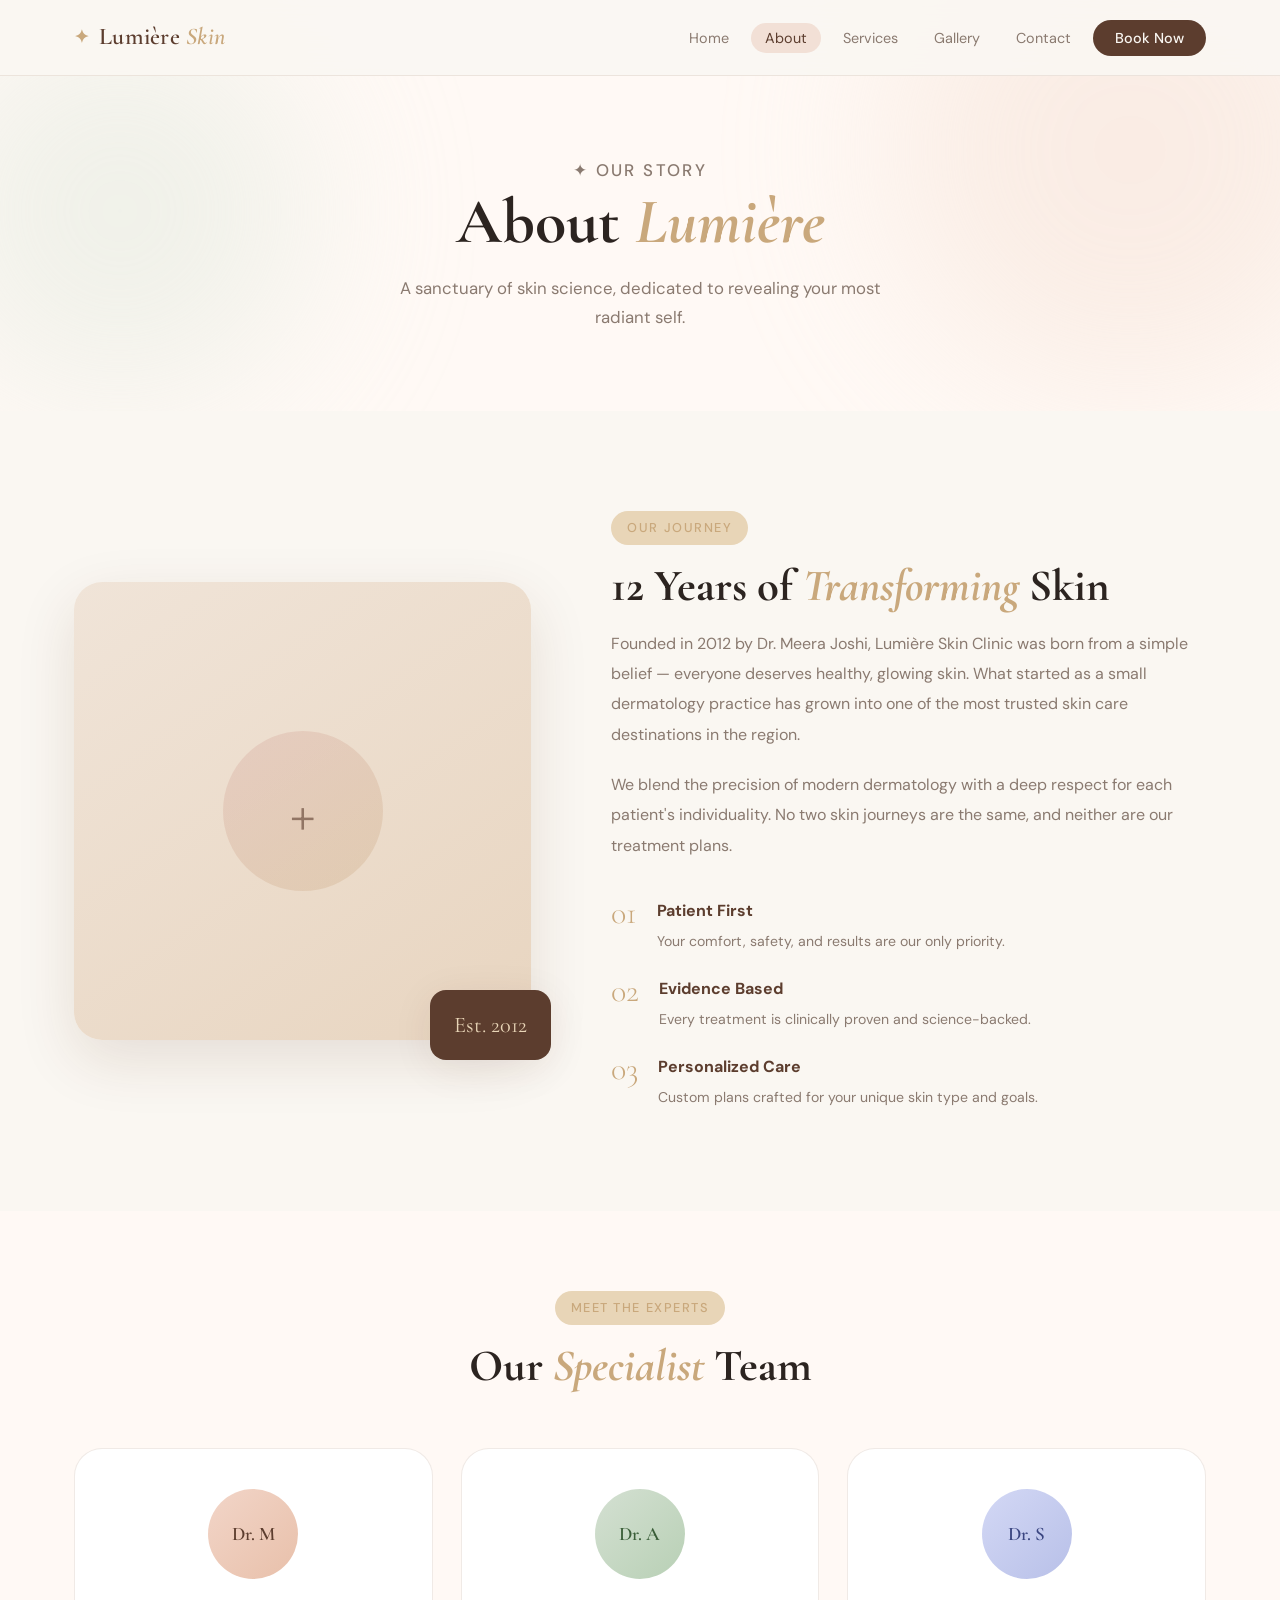
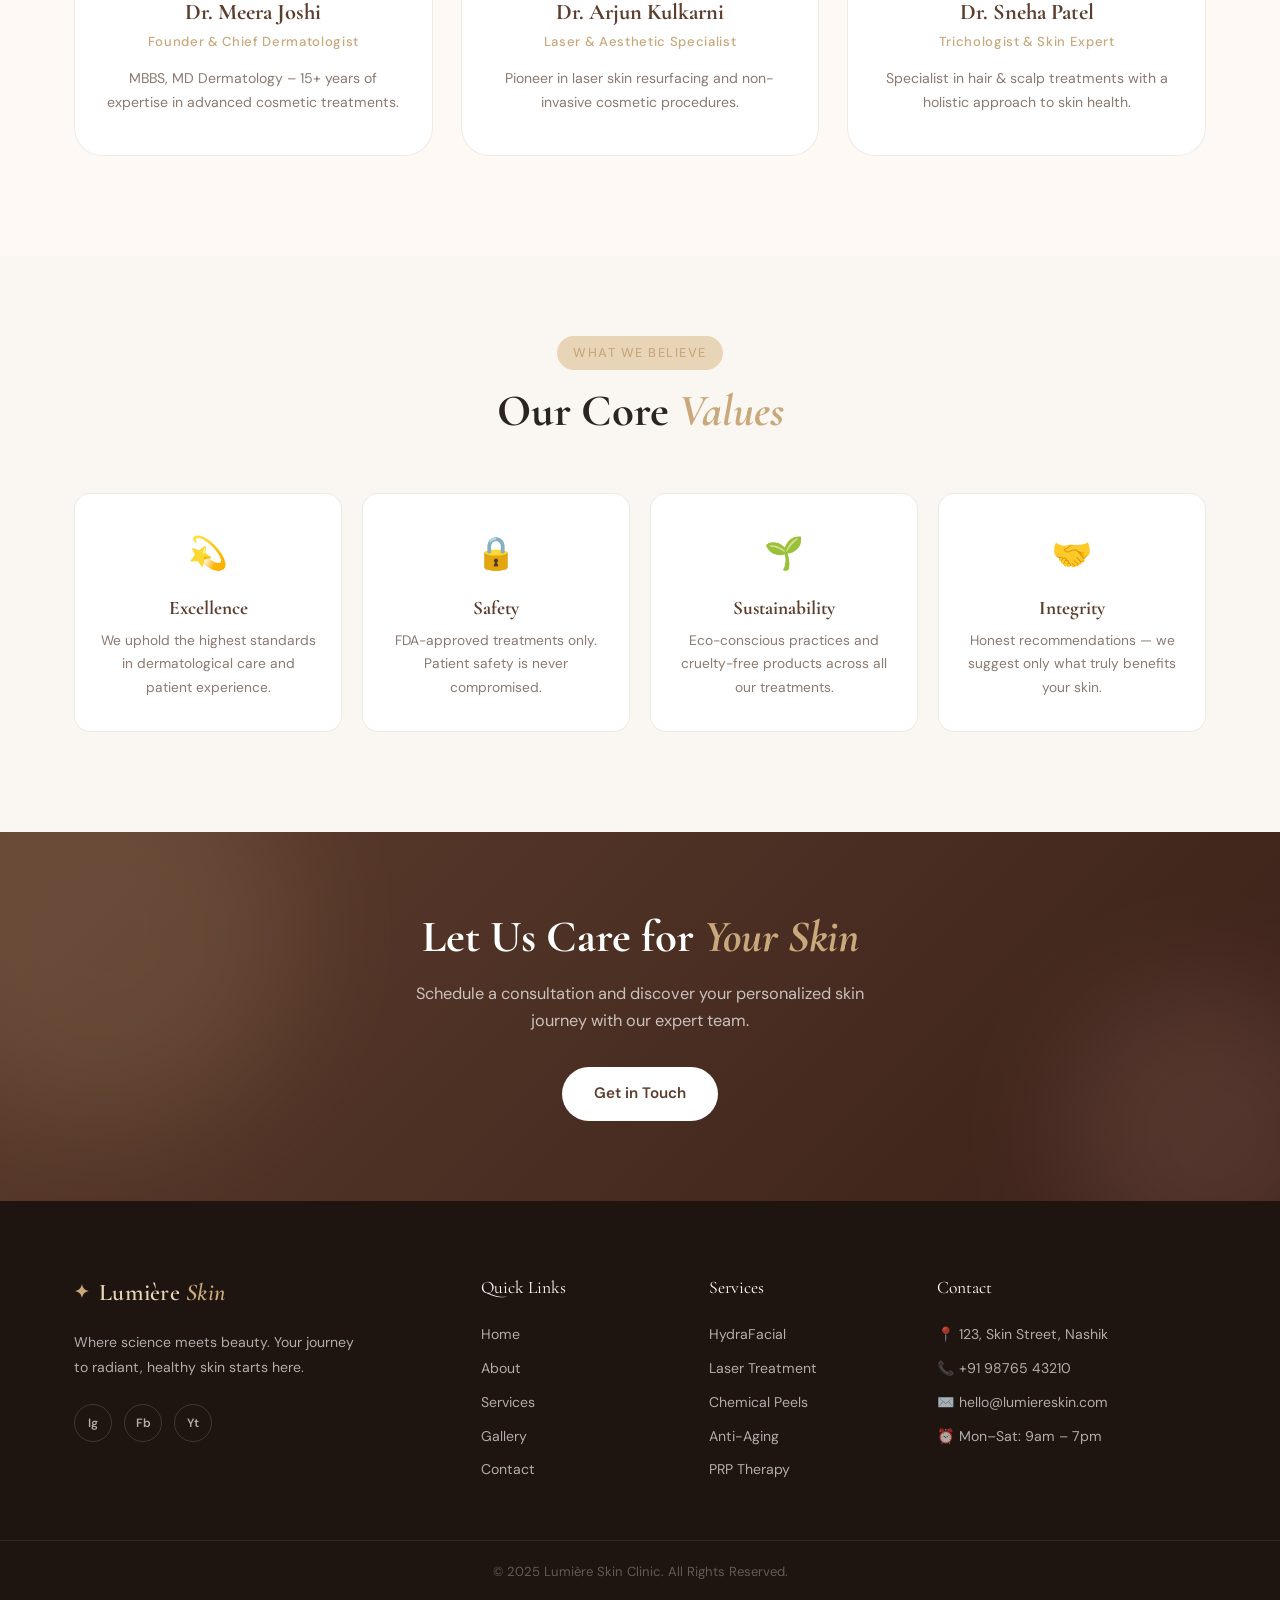
==== about.html @ b07c7418 "Add global styles for Lumière Skin Clinic including navbar, buttons, sections, and responsive design" ====
<!DOCTYPE html>
<html lang="en">
<head>
  <meta charset="UTF-8"/>
  <meta name="viewport" content="width=device-width, initial-scale=1.0"/>
  <title>About Us – Lumière Skin Clinic</title>
  <link href="https://fonts.googleapis.com/css2?family=Cormorant+Garamond:ital,wght@0,300;0,400;0,600;1,300;1,400&family=DM+Sans:wght@300;400;500&display=swap" rel="stylesheet"/>
  <link rel="stylesheet" href="style.css"/>
</head>
<body>

  <nav class="navbar" id="navbar">
    <div class="nav-inner">
      <a href="index.html" class="logo"><span class="logo-icon">✦</span><span>Lumière <em>Skin</em></span></a>
      <button class="hamburger" id="hamburger"><span></span><span></span><span></span></button>
      <ul class="nav-links" id="navLinks">
        <li><a href="index.html">Home</a></li>
        <li><a href="about.html" class="active">About</a></li>
        <li><a href="services.html">Services</a></li>
        <li><a href="gallery.html">Gallery</a></li>
        <li><a href="contact.html">Contact</a></li>
        <li><a href="contact.html" class="nav-btn">Book Now</a></li>
      </ul>
    </div>
  </nav>

  <!-- PAGE HERO -->
  <section class="page-hero">
    <div class="ph-blobs"><div class="blob blob1"></div><div class="blob blob2"></div></div>
    <div class="ph-content">
      <p class="hero-tag">✦ Our Story</p>
      <h1>About <em>Lumière</em></h1>
      <p>A sanctuary of skin science, dedicated to revealing your most radiant self.</p>
    </div>
  </section>

  <!-- STORY SECTION -->
  <section class="about-story">
    <div class="container">
      <div class="story-grid">
        <div class="story-visual">
          <div class="story-img-card">
            <div class="clinic-illustration">
              <div class="cli-circle"></div>
              <div class="cli-plus">+</div>
              <div class="cli-dots"></div>
            </div>
          </div>
          <div class="story-badge">Est. 2012</div>
        </div>
        <div class="story-text">
          <div class="section-tag">Our Journey</div>
          <h2 class="section-title">12 Years of <em>Transforming</em> Skin</h2>
          <p>Founded in 2012 by Dr. Meera Joshi, Lumière Skin Clinic was born from a simple belief — everyone deserves healthy, glowing skin. What started as a small dermatology practice has grown into one of the most trusted skin care destinations in the region.</p>
          <p>We blend the precision of modern dermatology with a deep respect for each patient's individuality. No two skin journeys are the same, and neither are our treatment plans.</p>
          <div class="about-pillars">
            <div class="pillar"><span class="pillar-num">01</span><div><strong>Patient First</strong><p>Your comfort, safety, and results are our only priority.</p></div></div>
            <div class="pillar"><span class="pillar-num">02</span><div><strong>Evidence Based</strong><p>Every treatment is clinically proven and science-backed.</p></div></div>
            <div class="pillar"><span class="pillar-num">03</span><div><strong>Personalized Care</strong><p>Custom plans crafted for your unique skin type and goals.</p></div></div>
          </div>
        </div>
      </div>
    </div>
  </section>

  <!-- TEAM SECTION -->
  <section class="team-section">
    <div class="container">
      <div class="sec-header">
        <div class="section-tag">Meet the Experts</div>
        <h2 class="section-title">Our <em>Specialist</em> Team</h2>
      </div>
      <div class="team-grid">
        <div class="team-card">
          <div class="team-avatar">
            <div class="avatar-circle av1">Dr. M</div>
          </div>
          <h3>Dr. Meera Joshi</h3>
          <span class="team-role">Founder & Chief Dermatologist</span>
          <p>MBBS, MD Dermatology – 15+ years of expertise in advanced cosmetic treatments.</p>
        </div>
        <div class="team-card">
          <div class="team-avatar">
            <div class="avatar-circle av2">Dr. A</div>
          </div>
          <h3>Dr. Arjun Kulkarni</h3>
          <span class="team-role">Laser & Aesthetic Specialist</span>
          <p>Pioneer in laser skin resurfacing and non-invasive cosmetic procedures.</p>
        </div>
        <div class="team-card">
          <div class="team-avatar">
            <div class="avatar-circle av3">Dr. S</div>
          </div>
          <h3>Dr. Sneha Patel</h3>
          <span class="team-role">Trichologist & Skin Expert</span>
          <p>Specialist in hair & scalp treatments with a holistic approach to skin health.</p>
        </div>
      </div>
    </div>
  </section>

  <!-- VALUES -->
  <section class="values-section">
    <div class="container">
      <div class="sec-header">
        <div class="section-tag">What We Believe</div>
        <h2 class="section-title">Our Core <em>Values</em></h2>
      </div>
      <div class="values-grid">
        <div class="val-card"><div class="val-icon">💫</div><h4>Excellence</h4><p>We uphold the highest standards in dermatological care and patient experience.</p></div>
        <div class="val-card"><div class="val-icon">🔒</div><h4>Safety</h4><p>FDA-approved treatments only. Patient safety is never compromised.</p></div>
        <div class="val-card"><div class="val-icon">🌱</div><h4>Sustainability</h4><p>Eco-conscious practices and cruelty-free products across all our treatments.</p></div>
        <div class="val-card"><div class="val-icon">🤝</div><h4>Integrity</h4><p>Honest recommendations — we suggest only what truly benefits your skin.</p></div>
      </div>
    </div>
  </section>

  <!-- CTA -->
  <section class="cta-banner">
    <div class="cta-content">
      <h2>Let Us Care for <em>Your Skin</em></h2>
      <p>Schedule a consultation and discover your personalized skin journey with our expert team.</p>
      <a href="contact.html" class="btn-white">Get in Touch</a>
    </div>
    <div class="cta-blobs"><div class="cta-blob cb1"></div><div class="cta-blob cb2"></div></div>
  </section>

  <footer class="footer">
    <div class="container footer-grid">
      <div class="footer-brand">
        <a href="index.html" class="logo dark"><span class="logo-icon">✦</span><span>Lumière <em>Skin</em></span></a>
        <p>Where science meets beauty. Your journey to radiant, healthy skin starts here.</p>
        <div class="socials"><a href="#">Ig</a><a href="#">Fb</a><a href="#">Yt</a></div>
      </div>
      <div class="footer-col"><h5>Quick Links</h5><ul><li><a href="index.html">Home</a></li><li><a href="about.html">About</a></li><li><a href="services.html">Services</a></li><li><a href="gallery.html">Gallery</a></li><li><a href="contact.html">Contact</a></li></ul></div>
      <div class="footer-col"><h5>Services</h5><ul><li><a href="services.html">HydraFacial</a></li><li><a href="services.html">Laser Treatment</a></li><li><a href="services.html">Chemical Peels</a></li><li><a href="services.html">Anti-Aging</a></li><li><a href="services.html">PRP Therapy</a></li></ul></div>
      <div class="footer-col"><h5>Contact</h5><ul><li>📍 123, Skin Street, Nashik</li><li>📞 +91 98765 43210</li><li>✉️ hello@lumiereskin.com</li><li>⏰ Mon–Sat: 9am – 7pm</li></ul></div>
    </div>
    <div class="footer-bottom"><p>© 2025 Lumière Skin Clinic. All Rights Reserved.</p></div>
  </footer>

  <script src="script.js"></script>
</body>
</html>
---- style.css ----
/* ============================================
   LUMIÈRE SKIN CLINIC – GLOBAL STYLES
   ============================================ */

:root {
  --cream: #faf7f2;
  --warm-white: #fff9f5;
  --blush: #f2e0d6;
  --rose: #d4a09a;
  --gold: #c9a87c;
  --gold-light: #e8d5b7;
  --sage: #8fa88a;
  --sage-light: #d4e0d2;
  --charcoal: #2c2420;
  --brown: #5c3d2e;
  --muted: #8a7a70;
  --border: rgba(180,150,130,0.2);
  --shadow: 0 8px 40px rgba(80,40,20,0.08);
  --shadow-lg: 0 20px 60px rgba(80,40,20,0.12);
  --r: 16px;
  --r-lg: 28px;
  --nav-h: 76px;
}

*, *::before, *::after { box-sizing: border-box; margin: 0; padding: 0; }

html { scroll-behavior: smooth; }

body {
  font-family: 'DM Sans', sans-serif;
  background: var(--cream);
  color: var(--charcoal);
  font-size: 1rem;
  line-height: 1.7;
  overflow-x: hidden;
}

h1, h2, h3, h4 {
  font-family: 'Cormorant Garamond', serif;
  line-height: 1.15;
}

em { font-style: italic; color: var(--gold); }

a { text-decoration: none; color: inherit; }
img { max-width: 100%; display: block; }

.container { max-width: 1180px; margin: 0 auto; padding: 0 24px; }

/* ---- NAVBAR ---- */
.navbar {
  position: fixed; top: 0; left: 0; right: 0; z-index: 1000;
  height: var(--nav-h);
  background: rgba(250,247,242,0.92);
  backdrop-filter: blur(16px);
  border-bottom: 1px solid var(--border);
  transition: box-shadow 0.3s;
}
.navbar.scrolled { box-shadow: var(--shadow); }
.nav-inner {
  max-width: 1180px; margin: 0 auto; padding: 0 24px;
  height: 100%; display: flex; align-items: center; justify-content: space-between;
}
.logo {
  display: flex; align-items: center; gap: 10px;
  font-family: 'Cormorant Garamond', serif;
  font-size: 1.5rem; font-weight: 600;
  color: var(--brown); letter-spacing: 0.01em;
}
.logo-icon { color: var(--gold); font-size: 1.1rem; }
.logo em { font-style: italic; color: var(--gold); }
.nav-links {
  display: flex; align-items: center; gap: 8px;
  list-style: none;
}
.nav-links a {
  font-size: 0.9rem; font-weight: 400;
  color: var(--muted); padding: 6px 14px; border-radius: 100px;
  transition: all 0.2s;
}
.nav-links a:hover, .nav-links a.active {
  color: var(--brown); background: var(--blush);
}
.nav-btn {
  background: var(--brown) !important;
  color: var(--cream) !important;
  padding: 9px 22px !important;
  border-radius: 100px !important;
  font-weight: 500 !important;
}
.nav-btn:hover { background: var(--gold) !important; color: white !important; }
.hamburger {
  display: none; flex-direction: column; gap: 5px;
  background: none; border: none; cursor: pointer; padding: 8px;
}
.hamburger span {
  display: block; width: 24px; height: 2px;
  background: var(--brown); border-radius: 2px; transition: all 0.3s;
}

/* ---- BUTTONS ---- */
.btn-primary {
  display: inline-block;
  background: var(--brown); color: var(--cream);
  padding: 14px 32px; border-radius: 100px;
  font-family: 'DM Sans', sans-serif; font-size: 0.95rem; font-weight: 500;
  letter-spacing: 0.02em;
  transition: all 0.25s; border: 2px solid var(--brown);
}
.btn-primary:hover { background: var(--gold); border-color: var(--gold); transform: translateY(-2px); box-shadow: 0 8px 24px rgba(180,120,80,0.25); }
.btn-ghost {
  display: inline-block;
  background: transparent; color: var(--brown);
  padding: 12px 30px; border-radius: 100px;
  border: 2px solid var(--brown);
  font-size: 0.95rem; font-weight: 500;
  transition: all 0.25s;
}
.btn-ghost:hover { background: var(--brown); color: var(--cream); transform: translateY(-2px); }
.btn-white {
  display: inline-block;
  background: white; color: var(--brown);
  padding: 14px 32px; border-radius: 100px;
  font-size: 0.95rem; font-weight: 600;
  transition: all 0.25s;
}
.btn-white:hover { transform: translateY(-2px); box-shadow: 0 8px 24px rgba(0,0,0,0.15); }
.btn-primary.full { width: 100%; text-align: center; }
.mt { margin-top: 32px; }

/* ---- SECTION COMMON ---- */
.section-tag {
  display: inline-block;
  font-size: 0.8rem; font-weight: 500; letter-spacing: 0.12em; text-transform: uppercase;
  color: var(--gold); background: var(--gold-light);
  padding: 6px 16px; border-radius: 100px; margin-bottom: 16px;
}
.section-title { font-size: clamp(2rem, 4vw, 2.8rem); color: var(--charcoal); margin-bottom: 16px; }
.sec-header { text-align: center; margin-bottom: 56px; }
.sec-header p { color: var(--muted); max-width: 560px; margin: 0 auto; }
.center-btn { text-align: center; margin-top: 48px; }

/* ---- BLOBS ---- */
.blob {
  position: absolute; border-radius: 50%;
  filter: blur(80px); opacity: 0.4; pointer-events: none;
}
.blob1 { width: 500px; height: 500px; background: radial-gradient(circle, #f2d5c8, #f5e6d8); top: -100px; right: -100px; animation: blobFloat 8s ease-in-out infinite; }
.blob2 { width: 400px; height: 400px; background: radial-gradient(circle, #d4e0d2, #e8f0e6); bottom: 0; left: -80px; animation: blobFloat 10s ease-in-out infinite reverse; }
.blob3 { width: 300px; height: 300px; background: radial-gradient(circle, #e8d5b7, #f0e4cc); top: 50%; left: 40%; animation: blobFloat 12s ease-in-out infinite; }

@keyframes blobFloat {
  0%, 100% { transform: translate(0, 0) scale(1); }
  33% { transform: translate(30px, -20px) scale(1.05); }
  66% { transform: translate(-20px, 20px) scale(0.95); }
}

/* ============================================
   HERO
   ============================================ */
.hero {
  min-height: 100vh;
  padding-top: var(--nav-h);
  display: grid; grid-template-columns: 1fr 1fr;
  align-items: center; gap: 60px;
  max-width: 1180px; margin: 0 auto; padding-left: 24px; padding-right: 24px;
  position: relative;
}
.hero-bg { position: absolute; inset: 0; overflow: hidden; z-index: 0; pointer-events: none; }
.hero-content { position: relative; z-index: 1; padding: 60px 0; }
.hero-tag {
  font-size: 0.82rem; font-weight: 500; letter-spacing: 0.14em; text-transform: uppercase;
  color: var(--gold); margin-bottom: 20px; display: block;
}
.hero-title {
  font-size: clamp(2.8rem, 6vw, 4.5rem);
  color: var(--charcoal); font-weight: 300; margin-bottom: 24px;
  line-height: 1.05;
}
.hero-sub { font-size: 1.05rem; color: var(--muted); max-width: 480px; margin-bottom: 40px; line-height: 1.8; }
.hero-btns { display: flex; gap: 16px; flex-wrap: wrap; margin-bottom: 56px; }
.hero-stats { display: flex; align-items: center; gap: 28px; }
.stat { display: flex; flex-direction: column; }
.stat strong { font-size: 1.8rem; font-family: 'Cormorant Garamond', serif; color: var(--brown); }
.stat span { font-size: 0.8rem; color: var(--muted); }
.stat-divider { width: 1px; height: 40px; background: var(--border); }

/* HERO IMAGE */
.hero-image-wrap { position: relative; z-index: 1; display: flex; justify-content: center; }
.hero-img-card {
  position: relative; width: 420px; max-width: 100%;
}
.hero-img-placeholder {
  width: 100%; aspect-ratio: 3/4;
  background: linear-gradient(145deg, #f8ede4, #eed9c8, #f5e6d8);
  border-radius: 200px 200px 160px 160px;
  display: flex; align-items: center; justify-content: center;
  overflow: hidden; box-shadow: var(--shadow-lg);
}
.skin-illustration { position: relative; width: 200px; height: 200px; }
.face-circle {
  width: 160px; height: 190px;
  background: linear-gradient(145deg, #f0c9b0, #e8b8a0);
  border-radius: 50% 50% 45% 45%;
  position: absolute; top: 50%; left: 50%; transform: translate(-50%, -50%);
  box-shadow: 0 10px 40px rgba(180,100,60,0.15);
}
.glow-ring {
  position: absolute; border-radius: 50%;
  border: 1px solid rgba(200,160,120,0.3);
  top: 50%; left: 50%; transform: translate(-50%, -50%);
}
.r1 { width: 180px; height: 220px; animation: ringPulse 3s ease-in-out infinite; }
.r2 { width: 220px; height: 260px; animation: ringPulse 3s ease-in-out infinite 0.5s; opacity: 0.6; }
.r3 { width: 260px; height: 300px; animation: ringPulse 3s ease-in-out infinite 1s; opacity: 0.3; }
@keyframes ringPulse {
  0%, 100% { opacity: 0.4; transform: translate(-50%, -50%) scale(1); }
  50% { opacity: 0.8; transform: translate(-50%, -50%) scale(1.05); }
}
.sparkle { position: absolute; color: var(--gold); font-size: 0.8rem; animation: sparkleSpin 4s ease-in-out infinite; }
.s1 { top: 10%; right: 5%; animation-delay: 0s; }
.s2 { bottom: 20%; left: 5%; animation-delay: 1.3s; }
.s3 { top: 50%; right: -10%; animation-delay: 2.6s; }
@keyframes sparkleSpin { 0%, 100% { transform: scale(1) rotate(0deg); opacity: 0.7; } 50% { transform: scale(1.5) rotate(180deg); opacity: 1; } }

.floating-badge {
  position: absolute; background: white;
  border-radius: 50px; padding: 10px 18px;
  font-size: 0.82rem; font-weight: 500; color: var(--brown);
  box-shadow: 0 8px 24px rgba(80,40,20,0.12);
  display: flex; align-items: center; gap: 8px;
  animation: badgeFloat 4s ease-in-out infinite;
}
.b1 { bottom: 15%; left: -30px; animation-delay: 0s; }
.b2 { top: 20%; right: -20px; animation-delay: 2s; }
@keyframes badgeFloat { 0%, 100% { transform: translateY(0); } 50% { transform: translateY(-8px); } }

/* ---- MARQUEE ---- */
.marquee-wrap {
  background: var(--brown); overflow: hidden; padding: 16px 0;
}
.marquee-track {
  display: flex; gap: 32px; align-items: center;
  width: max-content;
  animation: marqueeScroll 25s linear infinite;
  font-size: 0.85rem; font-weight: 400; letter-spacing: 0.06em; text-transform: uppercase;
  color: var(--gold-light);
}
.marquee-track span:nth-child(even) { color: var(--gold); font-size: 0.6rem; }
@keyframes marqueeScroll { from { transform: translateX(0); } to { transform: translateX(-50%); } }

/* ---- INTRO ---- */
.intro-section { padding: 100px 0; }
.intro-grid { display: grid; grid-template-columns: 1fr 1fr; gap: 80px; align-items: center; }
.intro-left p { color: var(--muted); margin-bottom: 12px; line-height: 1.9; }
.feature-cards { display: grid; grid-template-columns: 1fr 1fr; gap: 20px; }
.feat-card {
  background: white; border-radius: var(--r);
  padding: 24px; border: 1px solid var(--border);
  transition: all 0.3s;
}
.feat-card:hover { transform: translateY(-4px); box-shadow: var(--shadow); border-color: var(--gold-light); }
.feat-icon { font-size: 1.8rem; margin-bottom: 12px; }
.feat-card h4 { font-family: 'Cormorant Garamond', serif; font-size: 1.15rem; color: var(--brown); margin-bottom: 8px; }
.feat-card p { font-size: 0.88rem; color: var(--muted); line-height: 1.6; }

/* ---- SERVICES PREVIEW ---- */
.services-preview { padding: 80px 0 100px; background: var(--warm-white); }
.services-grid { display: grid; grid-template-columns: repeat(3, 1fr); gap: 24px; }
.srv-card {
  background: white; border-radius: var(--r-lg);
  padding: 36px 28px; border: 1px solid var(--border);
  position: relative; transition: all 0.3s; overflow: hidden;
}
.srv-card::before {
  content: ''; position: absolute; inset: 0;
  background: linear-gradient(145deg, transparent, rgba(200,160,120,0.04));
  opacity: 0; transition: opacity 0.3s;
}
.srv-card:hover { transform: translateY(-6px); box-shadow: var(--shadow-lg); }
.srv-card:hover::before { opacity: 1; }
.srv-card.featured {
  background: linear-gradient(145deg, var(--brown), #4a2e22);
  color: white; border-color: transparent;
}
.srv-card.featured h3, .srv-card.featured p { color: rgba(255,255,255,0.9); }
.srv-card.featured .srv-link { color: var(--gold-light); }
.srv-badge {
  display: inline-block; background: var(--gold);
  color: white; font-size: 0.72rem; font-weight: 600;
  letter-spacing: 0.1em; text-transform: uppercase;
  padding: 4px 14px; border-radius: 100px; margin-bottom: 20px;
}
.srv-icon { font-size: 2.2rem; margin-bottom: 20px; display: block; }
.srv-card h3 { font-family: 'Cormorant Garamond', serif; font-size: 1.4rem; margin-bottom: 12px; color: var(--brown); }
.srv-card p { font-size: 0.9rem; color: var(--muted); margin-bottom: 24px; line-height: 1.7; }
.srv-link { font-size: 0.88rem; font-weight: 500; color: var(--gold); letter-spacing: 0.03em; transition: letter-spacing 0.2s; }
.srv-link:hover { letter-spacing: 0.06em; }

/* ---- TESTIMONIALS ---- */
.testimonials { padding: 100px 0; }
.testi-grid { display: grid; grid-template-columns: repeat(3, 1fr); gap: 24px; }
.testi-card {
  background: white; border-radius: var(--r-lg);
  padding: 36px; border: 1px solid var(--border);
  transition: all 0.3s;
}
.testi-card:hover { transform: translateY(-4px); box-shadow: var(--shadow); }
.stars { color: var(--gold); margin-bottom: 16px; letter-spacing: 2px; font-size: 1rem; }
.testi-card > p { color: var(--muted); font-size: 0.92rem; line-height: 1.8; margin-bottom: 24px; font-style: italic; }
.testi-author { display: flex; align-items: center; gap: 14px; }
.avatar {
  width: 44px; height: 44px; border-radius: 50%;
  background: linear-gradient(135deg, var(--blush), var(--gold-light));
  display: flex; align-items: center; justify-content: center;
  font-family: 'Cormorant Garamond', serif; font-size: 1.1rem;
  color: var(--brown); font-weight: 600; flex-shrink: 0;
}
.testi-author strong { display: block; font-size: 0.92rem; color: var(--charcoal); }
.testi-author span { font-size: 0.8rem; color: var(--muted); }

/* ---- CTA BANNER ---- */
.cta-banner {
  background: linear-gradient(135deg, var(--brown) 0%, #3a2018 100%);
  padding: 80px 24px; text-align: center; position: relative; overflow: hidden;
}
.cta-content { position: relative; z-index: 1; }
.cta-banner h2 { font-size: clamp(1.8rem, 4vw, 2.8rem); color: white; margin-bottom: 16px; }
.cta-banner em { color: var(--gold); font-style: italic; }
.cta-banner p { color: rgba(255,255,255,0.7); max-width: 500px; margin: 0 auto 32px; font-size: 1.02rem; }
.cta-blob { position: absolute; border-radius: 50%; filter: blur(60px); opacity: 0.15; }
.cb1 { width: 400px; height: 400px; background: var(--gold); top: -100px; left: -100px; }
.cb2 { width: 300px; height: 300px; background: var(--rose); bottom: -80px; right: -80px; }

/* ---- FOOTER ---- */
.footer { background: #1e1410; padding: 72px 0 0; color: rgba(255,255,255,0.65); }
.footer-grid { display: grid; grid-template-columns: 2fr 1fr 1fr 1.5fr; gap: 48px; padding-bottom: 48px; }
.footer-brand .logo { color: var(--gold-light); margin-bottom: 16px; }
.footer-brand p { font-size: 0.88rem; line-height: 1.8; max-width: 280px; margin-bottom: 24px; }
.socials { display: flex; gap: 12px; }
.socials a {
  width: 38px; height: 38px; border-radius: 50%;
  border: 1px solid rgba(255,255,255,0.15);
  display: flex; align-items: center; justify-content: center;
  font-size: 0.75rem; font-weight: 600; letter-spacing: 0;
  transition: all 0.2s;
}
.socials a:hover { background: var(--gold); border-color: var(--gold); color: white; }
.footer-col h5 {
  font-family: 'Cormorant Garamond', serif;
  font-size: 1.1rem; color: white; margin-bottom: 20px; font-weight: 400;
}
.footer-col ul { list-style: none; }
.footer-col ul li { margin-bottom: 10px; font-size: 0.88rem; }
.footer-col ul li a { transition: color 0.2s; }
.footer-col ul li a:hover { color: var(--gold-light); }
.footer-bottom {
  border-top: 1px solid rgba(255,255,255,0.08);
  padding: 20px 24px; text-align: center;
  font-size: 0.82rem; color: rgba(255,255,255,0.3);
}

/* ============================================
   PAGE HERO (inner pages)
   ============================================ */
.page-hero {
  padding: calc(var(--nav-h) + 80px) 24px 80px;
  text-align: center; position: relative; overflow: hidden;
  background: var(--warm-white);
}
.ph-blobs { position: absolute; inset: 0; overflow: hidden; pointer-events: none; }
.ph-content { position: relative; z-index: 1; }
.page-hero h1 { font-size: clamp(2.8rem, 6vw, 4rem); margin-bottom: 16px; }
.page-hero p { color: var(--muted); font-size: 1.05rem; max-width: 520px; margin: 0 auto; }

/* ============================================
   ABOUT PAGE
   ============================================ */
.about-story { padding: 100px 0; }
.story-grid { display: grid; grid-template-columns: 1fr 1.3fr; gap: 80px; align-items: center; }
.story-visual { position: relative; }
.story-img-card {
  background: linear-gradient(145deg, #f0e4d8, #e8d5c0);
  border-radius: var(--r-lg); padding: 60px;
  aspect-ratio: 1; display: flex; align-items: center; justify-content: center;
  box-shadow: var(--shadow-lg);
}
.clinic-illustration { position: relative; }
.cli-circle {
  width: 160px; height: 160px; border-radius: 50%;
  background: linear-gradient(145deg, var(--rose), var(--gold));
  opacity: 0.3;
}
.cli-plus {
  position: absolute; top: 50%; left: 50%; transform: translate(-50%, -50%);
  font-size: 4rem; color: var(--brown); opacity: 0.6;
  font-family: 'Cormorant Garamond', serif;
}
.story-badge {
  position: absolute; bottom: -20px; right: -20px;
  background: var(--brown); color: var(--gold-light);
  padding: 16px 24px; border-radius: var(--r);
  font-family: 'Cormorant Garamond', serif; font-size: 1.4rem;
  box-shadow: var(--shadow);
}
.story-text p { color: var(--muted); margin-bottom: 20px; line-height: 1.9; }
.about-pillars { margin-top: 36px; display: flex; flex-direction: column; gap: 20px; }
.pillar { display: flex; gap: 20px; align-items: flex-start; }
.pillar-num {
  font-family: 'Cormorant Garamond', serif; font-size: 2rem;
  color: var(--gold); font-weight: 300; line-height: 1; flex-shrink: 0;
}
.pillar strong { display: block; color: var(--brown); margin-bottom: 4px; }
.pillar p { font-size: 0.88rem; color: var(--muted); margin: 0; }

.team-section { padding: 80px 0 100px; background: var(--warm-white); }
.team-grid { display: grid; grid-template-columns: repeat(3, 1fr); gap: 28px; }
.team-card {
  background: white; border-radius: var(--r-lg);
  padding: 40px 28px; text-align: center;
  border: 1px solid var(--border); transition: all 0.3s;
}
.team-card:hover { transform: translateY(-6px); box-shadow: var(--shadow-lg); }
.avatar-circle {
  width: 90px; height: 90px; border-radius: 50%;
  display: flex; align-items: center; justify-content: center;
  font-family: 'Cormorant Garamond', serif; font-size: 1.2rem;
  font-weight: 600; margin: 0 auto 20px;
}
.av1 { background: linear-gradient(135deg, #f2d5c8, #e8c0aa); color: var(--brown); }
.av2 { background: linear-gradient(135deg, #d4e0d2, #b8d0b5); color: #3a5e38; }
.av3 { background: linear-gradient(135deg, #d3d8f5, #b8c0e8); color: #3a4580; }
.team-card h3 { font-family: 'Cormorant Garamond', serif; font-size: 1.4rem; color: var(--brown); margin-bottom: 6px; }
.team-role { font-size: 0.82rem; color: var(--gold); font-weight: 500; letter-spacing: 0.05em; display: block; margin-bottom: 14px; }
.team-card > p { font-size: 0.88rem; color: var(--muted); line-height: 1.7; }

.values-section { padding: 80px 0 100px; }
.values-grid { display: grid; grid-template-columns: repeat(4, 1fr); gap: 20px; }
.val-card {
  background: white; border-radius: var(--r);
  padding: 32px 24px; border: 1px solid var(--border);
  text-align: center; transition: all 0.3s;
}
.val-card:hover { transform: translateY(-4px); box-shadow: var(--shadow); }
.val-icon { font-size: 2rem; margin-bottom: 16px; }
.val-card h4 { font-family: 'Cormorant Garamond', serif; font-size: 1.2rem; color: var(--brown); margin-bottom: 10px; }
.val-card p { font-size: 0.86rem; color: var(--muted); }

/* ============================================
   SERVICES PAGE
   ============================================ */
.services-full { padding: 80px 0 100px; }
.services-cats { display: flex; flex-direction: column; gap: 64px; }
.cat-label {
  font-family: 'Cormorant Garamond', serif; font-size: 1.6rem;
  color: var(--brown); margin-bottom: 28px;
  padding-bottom: 16px; border-bottom: 1px solid var(--border);
  display: flex; align-items: center; gap: 16px;
}
.cat-label::before { content: '✦'; color: var(--gold); font-size: 1rem; }
.srv-list { display: flex; flex-direction: column; gap: 16px; }
.srv-detail-card {
  background: white; border-radius: var(--r);
  padding: 28px; border: 1px solid var(--border);
  display: flex; align-items: flex-start; gap: 24px;
  transition: all 0.25s;
}
.srv-detail-card:hover { box-shadow: var(--shadow); border-color: var(--gold-light); transform: translateX(4px); }
.sdc-icon { font-size: 2rem; flex-shrink: 0; width: 56px; text-align: center; margin-top: 4px; }
.sdc-content { flex: 1; }
.sdc-content h3 { font-family: 'Cormorant Garamond', serif; font-size: 1.35rem; color: var(--brown); margin-bottom: 8px; }
.sdc-content > p { font-size: 0.9rem; color: var(--muted); margin-bottom: 14px; line-height: 1.7; }
.sdc-meta { display: flex; gap: 20px; }
.sdc-meta span { font-size: 0.82rem; color: var(--muted); background: var(--cream); padding: 4px 12px; border-radius: 100px; }
.sdc-btn {
  flex-shrink: 0; background: var(--brown); color: var(--cream);
  padding: 10px 22px; border-radius: 100px; font-size: 0.85rem; font-weight: 500;
  align-self: center; transition: all 0.2s; white-space: nowrap;
}
.sdc-btn:hover { background: var(--gold); }

/* ============================================
   GALLERY PAGE
   ============================================ */
.gallery-section { padding: 60px 0 100px; }
.gallery-filters {
  display: flex; gap: 10px; flex-wrap: wrap;
  justify-content: center; margin-bottom: 48px;
}
.gf-btn {
  background: white; border: 1px solid var(--border);
  color: var(--muted); padding: 9px 22px; border-radius: 100px;
  font-family: 'DM Sans', sans-serif; font-size: 0.88rem; cursor: pointer;
  transition: all 0.2s;
}
.gf-btn.active, .gf-btn:hover { background: var(--brown); color: var(--cream); border-color: var(--brown); }
.gallery-grid {
  display: grid;
  grid-template-columns: repeat(4, 1fr);
  grid-auto-rows: 220px;
  gap: 16px;
}
.gallery-item.tall { grid-row: span 2; }
.gallery-item.wide { grid-column: span 2; }
.g-card {
  border-radius: var(--r); overflow: hidden;
  position: relative; cursor: pointer; height: 100%;
  transition: transform 0.3s, box-shadow 0.3s;
}
.g-card:hover { transform: scale(1.02); box-shadow: var(--shadow-lg); }
.g-card:hover .g-overlay { opacity: 1; }
.g-overlay {
  position: absolute; inset: 0; z-index: 2;
  background: rgba(44,36,32,0.6);
  display: flex; align-items: center; justify-content: center;
  opacity: 0; transition: opacity 0.3s;
}
.g-overlay span { color: white; font-size: 0.92rem; font-weight: 500; text-align: center; padding: 0 16px; }
.g-placeholder {
  width: 100%; height: 100%;
  display: flex; flex-direction: column;
  align-items: center; justify-content: center; gap: 8px;
}
.g-tag {
  position: absolute; top: 12px; left: 12px;
  background: rgba(255,255,255,0.9); color: var(--brown);
  font-size: 0.72rem; font-weight: 600; letter-spacing: 0.06em; text-transform: uppercase;
  padding: 4px 12px; border-radius: 100px;
}
.gp-face {
  width: 80px; height: 100px; border-radius: 50% 50% 45% 45%;
  box-shadow: 0 4px 20px rgba(0,0,0,0.1);
}
.f1 { background: linear-gradient(145deg, #f0c9b0, #e8b8a0); }
.f2 { background: linear-gradient(145deg, #e8d0c0, #d8c0a8); }
.f3 { background: linear-gradient(145deg, #d8e8f0, #c0d8e8); }
.f4 { background: linear-gradient(145deg, #f0d0c8, #e8c0b0); }
.f5 { background: linear-gradient(145deg, #d0d8f0, #c0c8e8); }
.gp-shine {
  width: 40px; height: 40px; border-radius: 50%;
  background: radial-gradient(circle, rgba(255,255,255,0.8), transparent);
  margin-top: -20px; margin-left: 20px;
}
.gp-sparkles { color: var(--gold); font-size: 1.2rem; letter-spacing: 8px; }
.gp-icon { text-align: center; }
.laser-beam {
  width: 3px; height: 60px; background: linear-gradient(to bottom, #60d0ff, transparent);
  margin: 0 auto; border-radius: 2px;
  box-shadow: 0 0 10px #60d0ff;
}
.before-after { display: flex; width: 100%; height: 100%; }
.ba-side { flex: 1; display: flex; align-items: center; justify-content: center; font-size: 0.75rem; font-weight: 600; letter-spacing: 0.08em; text-transform: uppercase; }
.ba-before { background: rgba(180,120,100,0.2); color: #8a5545; }
.ba-after { background: rgba(100,180,120,0.2); color: #4a8a5a; }
.ba-after.clear { background: rgba(120,200,140,0.3); }
.ba-divider { width: 2px; background: white; }
.oxygen-bubbles { display: flex; gap: 8px; color: rgba(100,150,200,0.6); font-size: 1.2rem; letter-spacing: 4px; }
.age-arrows { color: var(--gold); font-size: 0.85rem; font-weight: 600; }
.clinic-ph { padding: 20px; }
.clinic-room { position: relative; width: 140px; height: 100px; }
.cr-bed { width: 100px; height: 40px; background: rgba(200,180,160,0.4); border-radius: 8px; position: absolute; bottom: 0; left: 10px; }
.cr-lamp { width: 20px; height: 50px; background: rgba(200,200,200,0.5); border-radius: 4px; position: absolute; top: 0; right: 20px; }
.cr-table { width: 40px; height: 30px; background: rgba(180,160,140,0.3); border-radius: 6px; position: absolute; bottom: 0; right: 0; }

/* LIGHTBOX */
.lightbox {
  display: none; position: fixed; inset: 0; z-index: 9999;
  background: rgba(20,10,6,0.95); align-items: center; justify-content: center;
}
.lightbox.open { display: flex; }
.lb-close {
  position: absolute; top: 24px; right: 24px;
  background: rgba(255,255,255,0.1); border: none; color: white;
  width: 44px; height: 44px; border-radius: 50%; cursor: pointer; font-size: 1.1rem;
  transition: background 0.2s;
}
.lb-close:hover { background: var(--rose); }
.lb-content { max-width: 80vw; max-height: 80vh; border-radius: var(--r); overflow: hidden; }

/* ============================================
   CONTACT PAGE
   ============================================ */
.contact-section { padding: 80px 0 100px; }
.contact-grid { display: grid; grid-template-columns: 1fr 1.4fr; gap: 60px; align-items: start; }
.contact-info h2 { margin-bottom: 16px; }
.contact-info > p { color: var(--muted); margin-bottom: 40px; }
.info-items { display: flex; flex-direction: column; gap: 24px; margin-bottom: 36px; }
.info-item { display: flex; gap: 16px; align-items: flex-start; }
.info-icon { font-size: 1.4rem; flex-shrink: 0; margin-top: 2px; }
.info-item strong { display: block; color: var(--brown); margin-bottom: 4px; font-family: 'Cormorant Garamond', serif; font-size: 1.05rem; }
.info-item p { font-size: 0.9rem; color: var(--muted); line-height: 1.6; margin: 0; }
.social-links { display: flex; gap: 12px; flex-wrap: wrap; }
.soc-link {
  background: var(--blush); color: var(--brown);
  padding: 8px 18px; border-radius: 100px; font-size: 0.85rem;
  transition: all 0.2s;
}
.soc-link:hover { background: var(--brown); color: var(--cream); }

.form-card {
  background: white; border-radius: var(--r-lg);
  padding: 48px; border: 1px solid var(--border);
  box-shadow: var(--shadow);
}
.form-card h3 { font-family: 'Cormorant Garamond', serif; font-size: 1.8rem; color: var(--brown); margin-bottom: 8px; }
.form-card > p { color: var(--muted); font-size: 0.9rem; margin-bottom: 32px; }
.form-group { margin-bottom: 20px; }
.form-row { display: grid; grid-template-columns: 1fr 1fr; gap: 16px; }
.form-group label { display: block; font-size: 0.82rem; font-weight: 500; color: var(--brown); margin-bottom: 8px; letter-spacing: 0.03em; }
.form-group input,
.form-group select,
.form-group textarea {
  width: 100%; padding: 13px 16px;
  border: 1.5px solid var(--border); border-radius: 10px;
  font-family: 'DM Sans', sans-serif; font-size: 0.92rem; color: var(--charcoal);
  background: var(--cream); outline: none; transition: border-color 0.2s;
  appearance: none;
}
.form-group input:focus,
.form-group select:focus,
.form-group textarea:focus { border-color: var(--gold); background: white; }
.form-group textarea { resize: vertical; min-height: 120px; }
.success-msg {
  background: #d4edda; color: #2d6a4f;
  padding: 16px; border-radius: 10px; margin-bottom: 24px;
  font-size: 0.9rem; font-weight: 500; display: flex; align-items: center; gap: 10px;
}
.success-msg span { font-size: 1.2rem; }

.map-section { height: 360px; position: relative; overflow: hidden; }
.map-placeholder {
  width: 100%; height: 100%;
  background: linear-gradient(135deg, #f0e8d8, #e8dcc8, #d8ceb8);
  display: flex; align-items: center; justify-content: center;
}
.map-overlay-content { text-align: center; }
.map-pin { font-size: 2.5rem; margin-bottom: 12px; animation: pinBounce 2s ease-in-out infinite; }
@keyframes pinBounce { 0%, 100% { transform: translateY(0); } 50% { transform: translateY(-8px); } }
.map-overlay-content h4 { font-family: 'Cormorant Garamond', serif; font-size: 1.4rem; color: var(--brown); margin-bottom: 6px; }
.map-overlay-content p { color: var(--muted); font-size: 0.9rem; margin-bottom: 20px; }

.faq-section { padding: 80px 0 100px; background: var(--warm-white); }
.faq-list { max-width: 780px; margin: 0 auto; display: flex; flex-direction: column; gap: 12px; }
.faq-item { background: white; border-radius: var(--r); border: 1px solid var(--border); overflow: hidden; }
.faq-q {
  width: 100%; display: flex; justify-content: space-between; align-items: center;
  padding: 20px 24px; background: none; border: none; cursor: pointer;
  font-family: 'DM Sans', sans-serif; font-size: 0.95rem; font-weight: 500;
  color: var(--charcoal); text-align: left; gap: 16px; transition: color 0.2s;
}
.faq-q:hover { color: var(--brown); }
.faq-arrow { font-size: 1.4rem; color: var(--gold); flex-shrink: 0; transition: transform 0.3s; line-height: 1; }
.faq-q.open .faq-arrow { transform: rotate(45deg); }
.faq-a {
  max-height: 0; overflow: hidden; transition: max-height 0.35s ease, padding 0.2s;
  padding: 0 24px; font-size: 0.9rem; color: var(--muted); line-height: 1.8;
}
.faq-a.open { max-height: 200px; padding-bottom: 20px; }

/* ============================================
   RESPONSIVE
   ============================================ */
@media (max-width: 1024px) {
  .gallery-grid { grid-template-columns: repeat(3, 1fr); }
  .hero { grid-template-columns: 1fr; text-align: center; }
  .hero-content { order: 1; padding-bottom: 0; }
  .hero-image-wrap { order: 2; }
  .hero-sub { max-width: 100%; }
  .hero-btns { justify-content: center; }
  .hero-stats { justify-content: center; }
  .hero-img-card { width: 300px; }
  .intro-grid { grid-template-columns: 1fr; gap: 48px; }
  .values-grid { grid-template-columns: repeat(2, 1fr); }
}

@media (max-width: 768px) {
  .nav-links {
    display: none; flex-direction: column;
    position: absolute; top: var(--nav-h); left: 0; right: 0;
    background: white; padding: 20px; gap: 4px;
    box-shadow: var(--shadow); border-top: 1px solid var(--border);
  }
  .nav-links.open { display: flex; }
  .nav-links a { padding: 12px 16px; border-radius: 8px; }
  .hamburger { display: flex; }

  .hero { padding: 24px; }
  .hero-title { font-size: 2.8rem; }
  .hero-image-wrap { display: none; }
  .hero-stats { gap: 16px; flex-wrap: wrap; justify-content: center; }

  .services-grid { grid-template-columns: 1fr; }
  .testi-grid { grid-template-columns: 1fr; }
  .team-grid { grid-template-columns: 1fr; }
  .story-grid { grid-template-columns: 1fr; }
  .gallery-grid { grid-template-columns: repeat(2, 1fr); }
  .gallery-item.wide { grid-column: span 1; }
  .contact-grid { grid-template-columns: 1fr; }
  .form-row { grid-template-columns: 1fr; }
  .form-card { padding: 28px; }
  .footer-grid { grid-template-columns: 1fr 1fr; gap: 32px; }
  .values-grid { grid-template-columns: 1fr 1fr; }
  .feature-cards { grid-template-columns: 1fr; }
  .srv-detail-card { flex-direction: column; gap: 12px; }
  .sdc-btn { align-self: flex-start; }
  .sdc-meta { flex-wrap: wrap; gap: 8px; }
}

@media (max-width: 480px) {
  .gallery-grid { grid-template-columns: 1fr 1fr; grid-auto-rows: 160px; }
  .gallery-item.tall { grid-row: span 1; }
  .footer-grid { grid-template-columns: 1fr; }
  .hero-stats { flex-direction: column; align-items: center; }
  .stat-divider { width: 40px; height: 1px; }
  .btn-primary, .btn-ghost { padding: 12px 24px; font-size: 0.9rem; }
  .values-grid { grid-template-columns: 1fr; }
  .hero-btns { flex-direction: column; align-items: center; }
}
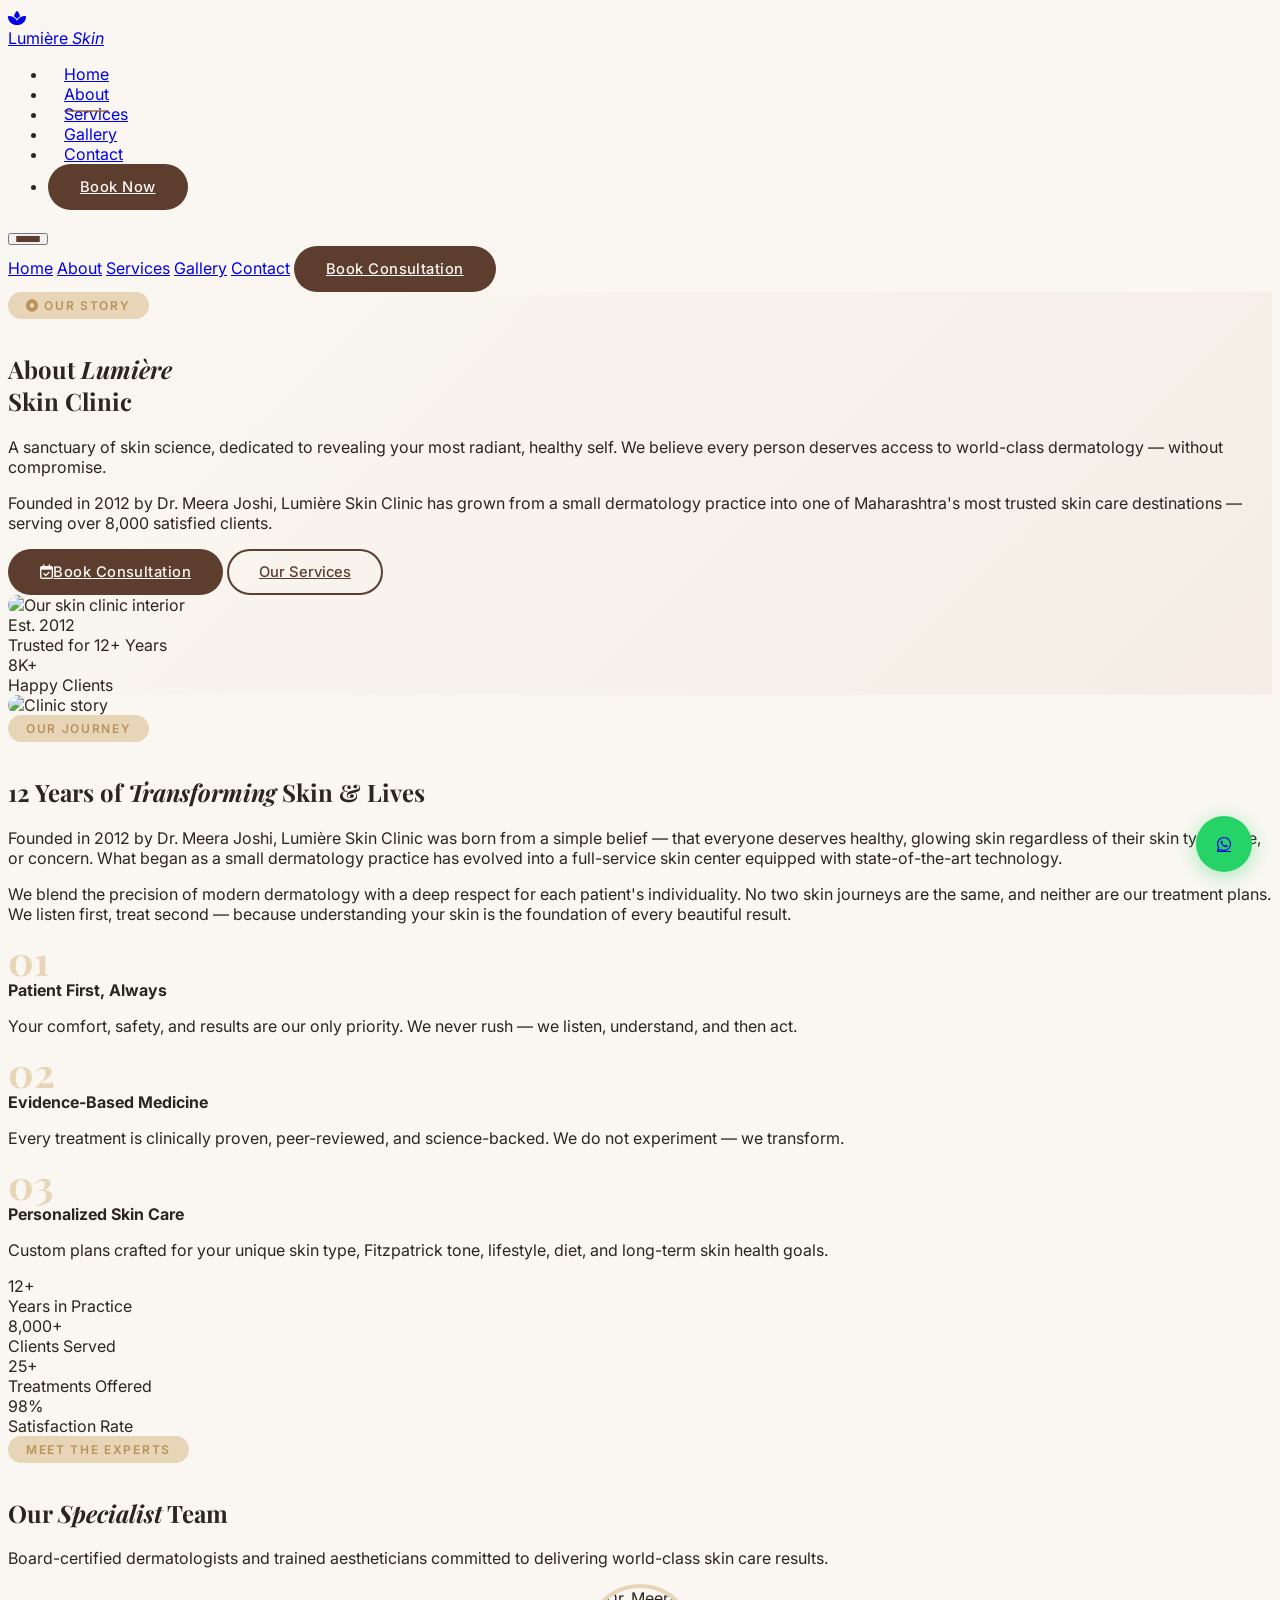
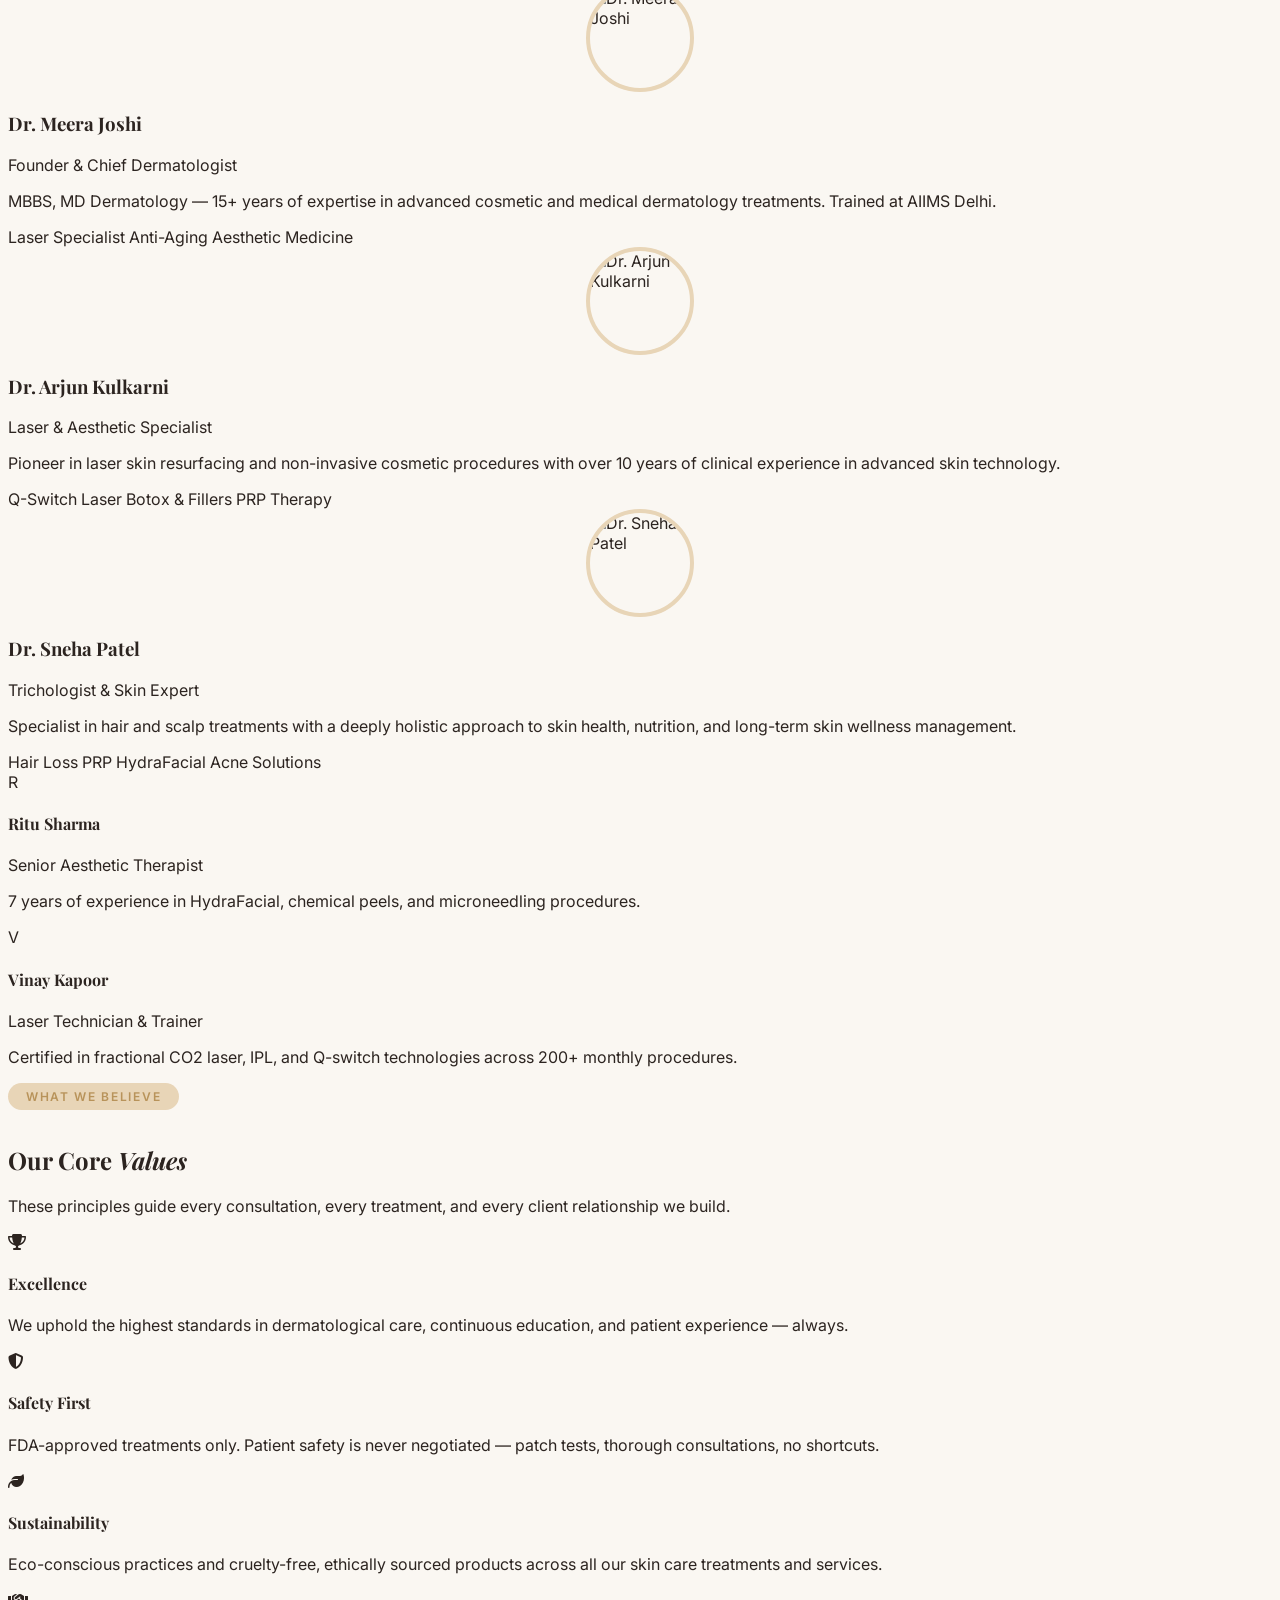
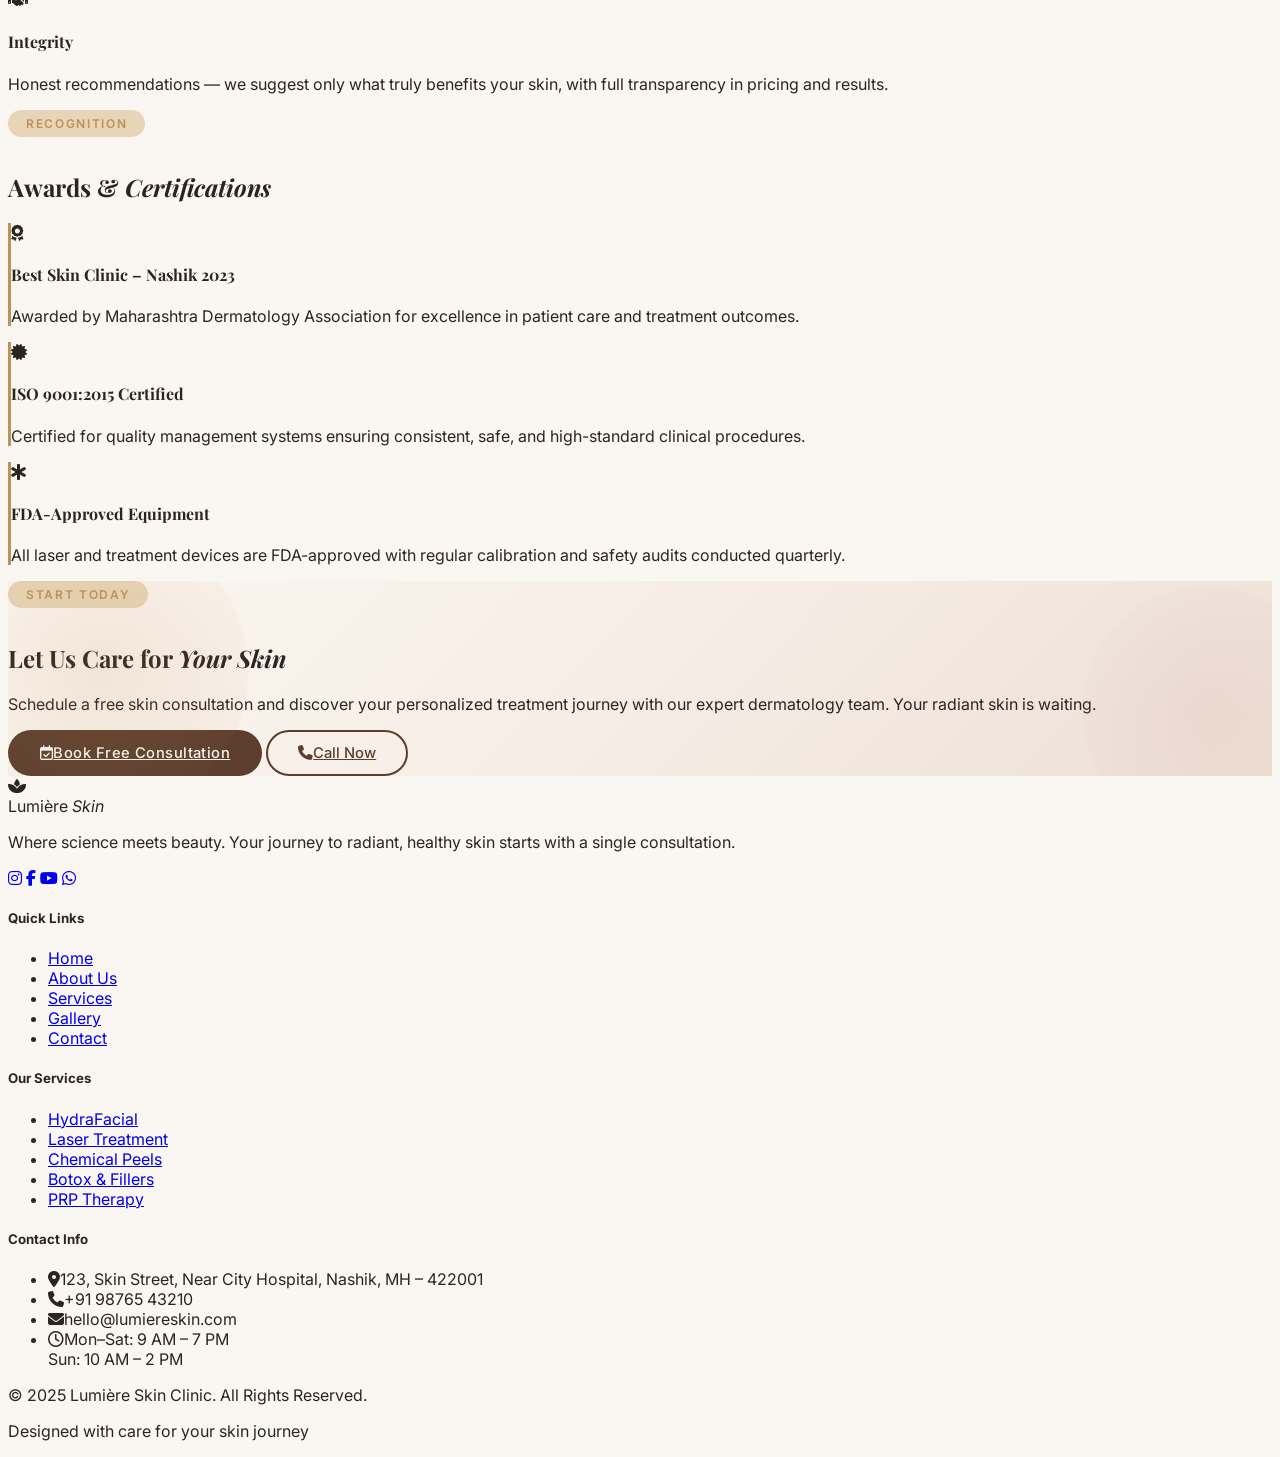
==== commit cb2fcae2: "Refactor code structure for improved readability and maintainability" ====
--- a/about.html
+++ b/about.html
@@ -3,142 +3,443 @@
 <head>
   <meta charset="UTF-8"/>
   <meta name="viewport" content="width=device-width, initial-scale=1.0"/>
-  <title>About Us – Lumière Skin Clinic</title>
-  <link href="https://fonts.googleapis.com/css2?family=Cormorant+Garamond:ital,wght@0,300;0,400;0,600;1,300;1,400&family=DM+Sans:wght@300;400;500&display=swap" rel="stylesheet"/>
-  <link rel="stylesheet" href="style.css"/>
+  <title>About Us – Lumière Skin Clinic | Our Story & Expert Team</title>
+  <meta name="description" content="Learn about Lumière Skin Clinic's journey, our board-certified dermatologists, and our commitment to advanced, personalized skin care in Nashik."/>
+  <link rel="preconnect" href="https://fonts.googleapis.com"/>
+  <link rel="preconnect" href="https://fonts.gstatic.com" crossorigin/>
+  <link href="https://fonts.googleapis.com/css2?family=Playfair+Display:ital,wght@0,400;0,600;0,700;1,400;1,600&family=Inter:wght@300;400;500;600&display=swap" rel="stylesheet"/>
+  <link rel="stylesheet" href="https://cdnjs.cloudflare.com/ajax/libs/font-awesome/6.5.0/css/all.min.css"/>
+  <script src="https://cdn.tailwindcss.com"></script>
+  <script>
+    tailwind.config = {
+      theme: {
+        extend: {
+          colors: {
+            cream: '#faf7f2', blush: '#f5ede6', rose: '#d4a09a',
+            gold: '#b8935a', 'gold-light': '#e8d5b7', sage: '#8fa88a',
+            charcoal: '#2c2420', brown: '#5c3d2e', muted: '#8a7a70',
+          },
+          fontFamily: { heading: ['"Playfair Display"', 'serif'], body: ['Inter', 'sans-serif'] }
+        }
+      }
+    }
+  </script>
+  <style>
+    body { font-family: 'Inter', sans-serif; background-color: #faf7f2; color: #2c2420; overflow-x: hidden; }
+    h1, h2, h3, h4 { font-family: 'Playfair Display', serif; }
+    .navbar-scrolled { box-shadow: 0 4px 30px rgba(80,40,20,0.1); }
+    .nav-link { position: relative; padding: 6px 0 !important; margin: 0 16px; background: transparent !important; border-radius: 0 !important; }
+    .nav-link::after { content: ''; position: absolute; bottom: -2px; left: 0; width: 0; height: 2px; background: #b8935a; transition: width 0.3s; border-radius: 2px; }
+    .nav-link:hover::after, .nav-link.active::after { width: 100%; }
+    .nav-link:hover { color: #5c3d2e !important; background: transparent !important; }
+    /* Scroll Reveal */
+    .reveal { opacity: 0; transform: translateY(36px); transition: opacity 0.7s ease, transform 0.7s ease; }
+    .reveal.revealed { opacity: 1; transform: translateY(0); }
+    .reveal-left { opacity: 0; transform: translateX(-40px); transition: opacity 0.7s ease, transform 0.7s ease; }
+    .reveal-left.revealed { opacity: 1; transform: translateX(0); }
+    .reveal-right { opacity: 0; transform: translateX(40px); transition: opacity 0.7s ease, transform 0.7s ease; }
+    .reveal-right.revealed { opacity: 1; transform: translateX(0); }
+    .card-hover { transition: transform 0.3s ease, box-shadow 0.3s ease; }
+    .card-hover:hover { transform: translateY(-6px); box-shadow: 0 20px 60px rgba(80,40,20,0.14); }
+    .fade-in { opacity: 0; transform: translateY(28px); transition: opacity 0.6s ease, transform 0.6s ease; }
+    .fade-in.visible { opacity: 1; transform: translateY(0); }
+    .section-tag { display: inline-block; font-size: 0.75rem; font-weight: 600; letter-spacing: 0.14em; text-transform: uppercase; color: #b8935a; background: #e8d5b7; padding: 6px 18px; border-radius: 100px; margin-bottom: 14px; }
+    .btn-primary { display: inline-block; background: #5c3d2e; color: #faf7f2; padding: 14px 32px; border-radius: 100px; font-size: 0.92rem; font-weight: 500; font-family: 'Inter', sans-serif; letter-spacing: 0.03em; transition: all 0.25s; }
+    .btn-primary:hover { background: #b8935a; transform: translateY(-2px); box-shadow: 0 8px 24px rgba(92,61,46,0.3); }
+    .btn-outline { display: inline-block; border: 2px solid #5c3d2e; color: #5c3d2e; padding: 12px 30px; border-radius: 100px; font-size: 0.92rem; font-weight: 500; transition: all 0.25s; }
+    .btn-outline:hover { background: #5c3d2e; color: #faf7f2; transform: translateY(-2px); }
+    .hamburger-bar { display: block; width: 24px; height: 2px; background: #5c3d2e; border-radius: 2px; transition: all 0.3s; }
+    .hamburger.active .hamburger-bar:nth-child(1) { transform: translateY(8px) rotate(45deg); }
+    .hamburger.active .hamburger-bar:nth-child(2) { opacity: 0; }
+    .hamburger.active .hamburger-bar:nth-child(3) { transform: translateY(-8px) rotate(-45deg); }
+    @media (max-width: 768px) { .mobile-menu { display: none; } .mobile-menu.open { display: flex; } }
+    .cta-section { background: linear-gradient(135deg, #fdf6f0 0%, #f5ede6 50%, #ede0d6 100%); position: relative; overflow: hidden; }
+    .cta-section::before { content: ''; position: absolute; top: -60px; left: -60px; width: 300px; height: 300px; background: radial-gradient(circle, rgba(184,147,90,0.15), transparent); border-radius: 50%; }
+    .cta-section::after { content: ''; position: absolute; bottom: -60px; right: -60px; width: 250px; height: 250px; background: radial-gradient(circle, rgba(212,160,154,0.15), transparent); border-radius: 50%; }
+    .story-img { overflow: hidden; border-radius: 28px; }
+    .story-img img { width: 100%; height: 100%; object-fit: cover; transition: transform 0.6s ease; }
+    .story-img:hover img { transform: scale(1.04); }
+    .whatsapp-btn { position: fixed; bottom: 28px; right: 28px; z-index: 999; width: 56px; height: 56px; background: #25d366; border-radius: 50%; display: flex; align-items: center; justify-content: center; box-shadow: 0 4px 20px rgba(37,211,102,0.4); transition: transform 0.2s; }
+    .whatsapp-btn:hover { transform: scale(1.1); }
+    .team-img { width: 100px; height: 100px; border-radius: 50%; object-fit: cover; border: 4px solid #e8d5b7; margin: 0 auto 16px; display: block; }
+    .award-card { border-left: 3px solid #b8935a; }
+    .pillar-num { font-family: 'Playfair Display', serif; font-size: 2.5rem; font-weight: 700; color: #e8d5b7; line-height: 1; }
+  </style>
 </head>
 <body>
 
-  <nav class="navbar" id="navbar">
-    <div class="nav-inner">
-      <a href="index.html" class="logo"><span class="logo-icon">✦</span><span>Lumière <em>Skin</em></span></a>
-      <button class="hamburger" id="hamburger"><span></span><span></span><span></span></button>
-      <ul class="nav-links" id="navLinks">
-        <li><a href="index.html">Home</a></li>
-        <li><a href="about.html" class="active">About</a></li>
-        <li><a href="services.html">Services</a></li>
-        <li><a href="gallery.html">Gallery</a></li>
-        <li><a href="contact.html">Contact</a></li>
-        <li><a href="contact.html" class="nav-btn">Book Now</a></li>
+  <!-- NAV -->
+  <nav id="navbar" class="fixed top-0 left-0 right-0 z-50 bg-white/90 backdrop-blur-md border-b border-amber-100 transition-all duration-300">
+    <div class="max-w-6xl mx-auto px-6 h-20 flex items-center justify-between">
+      <a href="index.html" class="flex items-center gap-3">
+        <div class="w-9 h-9 rounded-full bg-gradient-to-br from-amber-700 to-amber-500 flex items-center justify-center">
+          <i class="fa-solid fa-spa text-white text-sm"></i>
+        </div>
+        <span class="font-heading text-2xl font-semibold text-brown">Lumière <em class="text-gold italic">Skin</em></span>
+      </a>
+      <ul class="hidden md:flex items-center">
+        <li><a href="index.html" class="nav-link text-sm font-medium text-muted transition-colors">Home</a></li>
+        <li><a href="about.html" class="nav-link active text-sm font-medium text-brown transition-colors">About</a></li>
+        <li><a href="services.html" class="nav-link text-sm font-medium text-muted transition-colors">Services</a></li>
+        <li><a href="gallery.html" class="nav-link text-sm font-medium text-muted transition-colors">Gallery</a></li>
+        <li><a href="contact.html" class="nav-link text-sm font-medium text-muted transition-colors">Contact</a></li>
+        <li class="ml-6"><a href="contact.html" class="btn-primary text-sm">Book Now</a></li>
       </ul>
+      <button id="hamburger" class="md:hidden hamburger flex flex-col gap-1.5 p-2">
+        <span class="hamburger-bar"></span><span class="hamburger-bar"></span><span class="hamburger-bar"></span>
+      </button>
+    </div>
+    <div id="mobileMenu" class="mobile-menu md:hidden flex-col bg-white border-t border-amber-100 px-6 py-4 gap-1 shadow-lg">
+      <a href="index.html" class="block px-4 py-3 text-muted rounded-xl hover:bg-blush transition-colors">Home</a>
+      <a href="about.html" class="block px-4 py-3 text-brown font-medium rounded-xl bg-blush">About</a>
+      <a href="services.html" class="block px-4 py-3 text-muted rounded-xl hover:bg-blush transition-colors">Services</a>
+      <a href="gallery.html" class="block px-4 py-3 text-muted rounded-xl hover:bg-blush transition-colors">Gallery</a>
+      <a href="contact.html" class="block px-4 py-3 text-muted rounded-xl hover:bg-blush transition-colors">Contact</a>
+      <a href="contact.html" class="btn-primary text-center mt-2">Book Consultation</a>
     </div>
   </nav>
 
   <!-- PAGE HERO -->
-  <section class="page-hero">
-    <div class="ph-blobs"><div class="blob blob1"></div><div class="blob blob2"></div></div>
-    <div class="ph-content">
-      <p class="hero-tag">✦ Our Story</p>
-      <h1>About <em>Lumière</em></h1>
-      <p>A sanctuary of skin science, dedicated to revealing your most radiant self.</p>
+  <section class="relative pt-32 pb-20 overflow-hidden" style="background: linear-gradient(135deg, #faf7f2 0%, #f5ede6 100%);">
+    <div class="max-w-6xl mx-auto px-6 grid lg:grid-cols-2 gap-16 items-center">
+      <div class="fade-in">
+        <span class="section-tag"><i class="fa-solid fa-circle-dot mr-1"></i> Our Story</span>
+        <h1 class="font-heading text-5xl lg:text-6xl font-bold text-charcoal leading-tight mt-3 mb-6">
+          About <em class="text-gold italic">Lumière</em><br/>Skin Clinic
+        </h1>
+        <p class="text-muted text-lg leading-relaxed mb-4">A sanctuary of skin science, dedicated to revealing your most radiant, healthy self. We believe every person deserves access to world-class dermatology — without compromise.</p>
+        <p class="text-muted leading-relaxed mb-8">Founded in 2012 by Dr. Meera Joshi, Lumière Skin Clinic has grown from a small dermatology practice into one of Maharashtra's most trusted skin care destinations — serving over 8,000 satisfied clients.</p>
+        <div class="flex gap-4 flex-wrap">
+          <a href="contact.html" class="btn-primary"><i class="fa-regular fa-calendar-check mr-2"></i>Book Consultation</a>
+          <a href="services.html" class="btn-outline">Our Services</a>
+        </div>
+      </div>
+      <div class="fade-in relative" style="transition-delay:0.2s">
+        <div class="story-img h-[480px] shadow-2xl">
+          <img src="https://images.unsplash.com/photo-1576091160550-2173dba999ef?w=800&q=80" alt="Our skin clinic interior"/>
+        </div>
+        <div class="absolute -bottom-5 -left-5 bg-white rounded-2xl px-6 py-4 shadow-xl">
+          <div class="font-heading text-3xl font-bold text-brown">Est. 2012</div>
+          <div class="text-xs text-muted mt-1">Trusted for 12+ Years</div>
+        </div>
+        <div class="absolute -top-5 -right-5 bg-brown rounded-2xl px-5 py-4 shadow-xl text-white text-center">
+          <div class="font-heading text-3xl font-bold text-gold">8K+</div>
+          <div class="text-xs text-white/70 mt-1">Happy Clients</div>
+        </div>
+      </div>
     </div>
   </section>
 
   <!-- STORY SECTION -->
-  <section class="about-story">
-    <div class="container">
-      <div class="story-grid">
-        <div class="story-visual">
-          <div class="story-img-card">
-            <div class="clinic-illustration">
-              <div class="cli-circle"></div>
-              <div class="cli-plus">+</div>
-              <div class="cli-dots"></div>
-            </div>
-          </div>
-          <div class="story-badge">Est. 2012</div>
-        </div>
-        <div class="story-text">
-          <div class="section-tag">Our Journey</div>
-          <h2 class="section-title">12 Years of <em>Transforming</em> Skin</h2>
-          <p>Founded in 2012 by Dr. Meera Joshi, Lumière Skin Clinic was born from a simple belief — everyone deserves healthy, glowing skin. What started as a small dermatology practice has grown into one of the most trusted skin care destinations in the region.</p>
-          <p>We blend the precision of modern dermatology with a deep respect for each patient's individuality. No two skin journeys are the same, and neither are our treatment plans.</p>
-          <div class="about-pillars">
-            <div class="pillar"><span class="pillar-num">01</span><div><strong>Patient First</strong><p>Your comfort, safety, and results are our only priority.</p></div></div>
-            <div class="pillar"><span class="pillar-num">02</span><div><strong>Evidence Based</strong><p>Every treatment is clinically proven and science-backed.</p></div></div>
-            <div class="pillar"><span class="pillar-num">03</span><div><strong>Personalized Care</strong><p>Custom plans crafted for your unique skin type and goals.</p></div></div>
-          </div>
+  <section class="py-24 bg-white">
+    <div class="max-w-6xl mx-auto px-6">
+      <div class="grid lg:grid-cols-2 gap-16 items-center">
+        <div class="fade-in">
+          <div class="relative story-img h-[500px] shadow-xl">
+            <img src="https://images.unsplash.com/photo-1629909613654-28e377c37b09?w=800&q=80" alt="Clinic story"/>
+          </div>
+        </div>
+        <div class="fade-in" style="transition-delay:0.15s">
+          <span class="section-tag">Our Journey</span>
+          <h2 class="font-heading text-4xl font-bold text-charcoal mt-3 mb-6 leading-tight">
+            12 Years of <em class="text-gold italic">Transforming</em> Skin & Lives
+          </h2>
+          <p class="text-muted leading-relaxed mb-5">Founded in 2012 by Dr. Meera Joshi, Lumière Skin Clinic was born from a simple belief — that everyone deserves healthy, glowing skin regardless of their skin type, tone, or concern. What began as a small dermatology practice has evolved into a full-service skin center equipped with state-of-the-art technology.</p>
+          <p class="text-muted leading-relaxed mb-8">We blend the precision of modern dermatology with a deep respect for each patient's individuality. No two skin journeys are the same, and neither are our treatment plans. We listen first, treat second — because understanding your skin is the foundation of every beautiful result.</p>
+          <!-- Pillars -->
+          <div class="flex flex-col gap-6">
+            <div class="flex gap-5 items-start">
+              <div class="pillar-num flex-shrink-0">01</div>
+              <div>
+                <strong class="block text-brown font-semibold mb-1">Patient First, Always</strong>
+                <p class="text-sm text-muted">Your comfort, safety, and results are our only priority. We never rush — we listen, understand, and then act.</p>
+              </div>
+            </div>
+            <div class="flex gap-5 items-start">
+              <div class="pillar-num flex-shrink-0">02</div>
+              <div>
+                <strong class="block text-brown font-semibold mb-1">Evidence-Based Medicine</strong>
+                <p class="text-sm text-muted">Every treatment is clinically proven, peer-reviewed, and science-backed. We do not experiment — we transform.</p>
+              </div>
+            </div>
+            <div class="flex gap-5 items-start">
+              <div class="pillar-num flex-shrink-0">03</div>
+              <div>
+                <strong class="block text-brown font-semibold mb-1">Personalized Skin Care</strong>
+                <p class="text-sm text-muted">Custom plans crafted for your unique skin type, Fitzpatrick tone, lifestyle, diet, and long-term skin health goals.</p>
+              </div>
+            </div>
+          </div>
+        </div>
+      </div>
+    </div>
+  </section>
+
+  <!-- STATS BAND -->
+  <section class="py-16 bg-brown">
+    <div class="max-w-6xl mx-auto px-6">
+      <div class="grid grid-cols-2 md:grid-cols-4 gap-8 text-center">
+        <div class="fade-in">
+          <div class="font-heading text-5xl font-bold text-gold mb-2">12+</div>
+          <div class="text-white/70 text-sm font-medium uppercase tracking-widest">Years in Practice</div>
+        </div>
+        <div class="fade-in" style="transition-delay:0.1s">
+          <div class="font-heading text-5xl font-bold text-gold mb-2">8,000+</div>
+          <div class="text-white/70 text-sm font-medium uppercase tracking-widest">Clients Served</div>
+        </div>
+        <div class="fade-in" style="transition-delay:0.2s">
+          <div class="font-heading text-5xl font-bold text-gold mb-2">25+</div>
+          <div class="text-white/70 text-sm font-medium uppercase tracking-widest">Treatments Offered</div>
+        </div>
+        <div class="fade-in" style="transition-delay:0.3s">
+          <div class="font-heading text-5xl font-bold text-gold mb-2">98%</div>
+          <div class="text-white/70 text-sm font-medium uppercase tracking-widest">Satisfaction Rate</div>
         </div>
       </div>
     </div>
   </section>
 
   <!-- TEAM SECTION -->
-  <section class="team-section">
-    <div class="container">
-      <div class="sec-header">
-        <div class="section-tag">Meet the Experts</div>
-        <h2 class="section-title">Our <em>Specialist</em> Team</h2>
-      </div>
-      <div class="team-grid">
-        <div class="team-card">
-          <div class="team-avatar">
-            <div class="avatar-circle av1">Dr. M</div>
-          </div>
-          <h3>Dr. Meera Joshi</h3>
-          <span class="team-role">Founder & Chief Dermatologist</span>
-          <p>MBBS, MD Dermatology – 15+ years of expertise in advanced cosmetic treatments.</p>
-        </div>
-        <div class="team-card">
-          <div class="team-avatar">
-            <div class="avatar-circle av2">Dr. A</div>
-          </div>
-          <h3>Dr. Arjun Kulkarni</h3>
-          <span class="team-role">Laser & Aesthetic Specialist</span>
-          <p>Pioneer in laser skin resurfacing and non-invasive cosmetic procedures.</p>
-        </div>
-        <div class="team-card">
-          <div class="team-avatar">
-            <div class="avatar-circle av3">Dr. S</div>
-          </div>
-          <h3>Dr. Sneha Patel</h3>
-          <span class="team-role">Trichologist & Skin Expert</span>
-          <p>Specialist in hair & scalp treatments with a holistic approach to skin health.</p>
+  <section class="py-24 bg-cream">
+    <div class="max-w-6xl mx-auto px-6">
+      <div class="text-center mb-16">
+        <span class="section-tag">Meet the Experts</span>
+        <h2 class="font-heading text-4xl lg:text-5xl font-bold text-charcoal mt-3 mb-4">Our <em class="text-gold italic">Specialist</em> Team</h2>
+        <p class="text-muted max-w-xl mx-auto">Board-certified dermatologists and trained aestheticians committed to delivering world-class skin care results.</p>
+      </div>
+      <div class="grid md:grid-cols-3 gap-8">
+        <div class="fade-in bg-white rounded-2xl p-8 text-center border border-amber-100 card-hover">
+          <img src="https://images.unsplash.com/photo-1559839734-2b71ea197ec2?w=200&q=80" alt="Dr. Meera Joshi" class="team-img"/>
+          <h3 class="font-heading text-xl font-semibold text-brown mb-1">Dr. Meera Joshi</h3>
+          <span class="text-xs font-semibold text-gold uppercase tracking-widest block mb-3">Founder & Chief Dermatologist</span>
+          <p class="text-sm text-muted leading-relaxed mb-4">MBBS, MD Dermatology — 15+ years of expertise in advanced cosmetic and medical dermatology treatments. Trained at AIIMS Delhi.</p>
+          <div class="flex flex-wrap gap-2 justify-center">
+            <span class="text-xs bg-amber-50 text-brown px-3 py-1 rounded-full border border-amber-100">Laser Specialist</span>
+            <span class="text-xs bg-amber-50 text-brown px-3 py-1 rounded-full border border-amber-100">Anti-Aging</span>
+            <span class="text-xs bg-amber-50 text-brown px-3 py-1 rounded-full border border-amber-100">Aesthetic Medicine</span>
+          </div>
+        </div>
+        <div class="fade-in bg-white rounded-2xl p-8 text-center border border-amber-100 card-hover" style="transition-delay:0.1s">
+          <img src="https://images.unsplash.com/photo-1612349317150-e413f6a5b16d?w=200&q=80" alt="Dr. Arjun Kulkarni" class="team-img"/>
+          <h3 class="font-heading text-xl font-semibold text-brown mb-1">Dr. Arjun Kulkarni</h3>
+          <span class="text-xs font-semibold text-gold uppercase tracking-widest block mb-3">Laser & Aesthetic Specialist</span>
+          <p class="text-sm text-muted leading-relaxed mb-4">Pioneer in laser skin resurfacing and non-invasive cosmetic procedures with over 10 years of clinical experience in advanced skin technology.</p>
+          <div class="flex flex-wrap gap-2 justify-center">
+            <span class="text-xs bg-amber-50 text-brown px-3 py-1 rounded-full border border-amber-100">Q-Switch Laser</span>
+            <span class="text-xs bg-amber-50 text-brown px-3 py-1 rounded-full border border-amber-100">Botox & Fillers</span>
+            <span class="text-xs bg-amber-50 text-brown px-3 py-1 rounded-full border border-amber-100">PRP Therapy</span>
+          </div>
+        </div>
+        <div class="fade-in bg-white rounded-2xl p-8 text-center border border-amber-100 card-hover" style="transition-delay:0.2s">
+          <img src="https://images.unsplash.com/photo-1594824476967-48c8b964273f?w=200&q=80" alt="Dr. Sneha Patel" class="team-img"/>
+          <h3 class="font-heading text-xl font-semibold text-brown mb-1">Dr. Sneha Patel</h3>
+          <span class="text-xs font-semibold text-gold uppercase tracking-widest block mb-3">Trichologist & Skin Expert</span>
+          <p class="text-sm text-muted leading-relaxed mb-4">Specialist in hair and scalp treatments with a deeply holistic approach to skin health, nutrition, and long-term skin wellness management.</p>
+          <div class="flex flex-wrap gap-2 justify-center">
+            <span class="text-xs bg-amber-50 text-brown px-3 py-1 rounded-full border border-amber-100">Hair Loss PRP</span>
+            <span class="text-xs bg-amber-50 text-brown px-3 py-1 rounded-full border border-amber-100">HydraFacial</span>
+            <span class="text-xs bg-amber-50 text-brown px-3 py-1 rounded-full border border-amber-100">Acne Solutions</span>
+          </div>
+        </div>
+      </div>
+      <!-- Additional Staff -->
+      <div class="grid md:grid-cols-2 gap-6 mt-8">
+        <div class="fade-in bg-white rounded-2xl p-6 border border-amber-100 card-hover flex items-center gap-5">
+          <div class="w-16 h-16 rounded-full bg-gradient-to-br from-rose-200 to-amber-200 flex items-center justify-center font-heading text-xl font-bold text-brown flex-shrink-0">R</div>
+          <div>
+            <h4 class="font-heading text-lg font-semibold text-brown mb-0.5">Ritu Sharma</h4>
+            <span class="text-xs font-semibold text-gold uppercase tracking-widest block mb-2">Senior Aesthetic Therapist</span>
+            <p class="text-xs text-muted">7 years of experience in HydraFacial, chemical peels, and microneedling procedures.</p>
+          </div>
+        </div>
+        <div class="fade-in bg-white rounded-2xl p-6 border border-amber-100 card-hover flex items-center gap-5" style="transition-delay:0.1s">
+          <div class="w-16 h-16 rounded-full bg-gradient-to-br from-blue-100 to-indigo-200 flex items-center justify-center font-heading text-xl font-bold text-indigo-700 flex-shrink-0">V</div>
+          <div>
+            <h4 class="font-heading text-lg font-semibold text-brown mb-0.5">Vinay Kapoor</h4>
+            <span class="text-xs font-semibold text-gold uppercase tracking-widest block mb-2">Laser Technician & Trainer</span>
+            <p class="text-xs text-muted">Certified in fractional CO2 laser, IPL, and Q-switch technologies across 200+ monthly procedures.</p>
+          </div>
         </div>
       </div>
     </div>
   </section>
 
   <!-- VALUES -->
-  <section class="values-section">
-    <div class="container">
-      <div class="sec-header">
-        <div class="section-tag">What We Believe</div>
-        <h2 class="section-title">Our Core <em>Values</em></h2>
-      </div>
-      <div class="values-grid">
-        <div class="val-card"><div class="val-icon">💫</div><h4>Excellence</h4><p>We uphold the highest standards in dermatological care and patient experience.</p></div>
-        <div class="val-card"><div class="val-icon">🔒</div><h4>Safety</h4><p>FDA-approved treatments only. Patient safety is never compromised.</p></div>
-        <div class="val-card"><div class="val-icon">🌱</div><h4>Sustainability</h4><p>Eco-conscious practices and cruelty-free products across all our treatments.</p></div>
-        <div class="val-card"><div class="val-icon">🤝</div><h4>Integrity</h4><p>Honest recommendations — we suggest only what truly benefits your skin.</p></div>
+  <section class="py-24 bg-white">
+    <div class="max-w-6xl mx-auto px-6">
+      <div class="text-center mb-16">
+        <span class="section-tag">What We Believe</span>
+        <h2 class="font-heading text-4xl font-bold text-charcoal mt-3 mb-4">Our Core <em class="text-gold italic">Values</em></h2>
+        <p class="text-muted max-w-lg mx-auto">These principles guide every consultation, every treatment, and every client relationship we build.</p>
+      </div>
+      <div class="grid md:grid-cols-4 gap-6">
+        <div class="fade-in bg-cream rounded-2xl p-7 text-center border border-amber-100 card-hover">
+          <div class="w-14 h-14 bg-amber-50 rounded-2xl flex items-center justify-center mx-auto mb-4">
+            <i class="fa-solid fa-trophy text-gold text-xl"></i>
+          </div>
+          <h4 class="font-heading text-lg font-semibold text-brown mb-3">Excellence</h4>
+          <p class="text-sm text-muted leading-relaxed">We uphold the highest standards in dermatological care, continuous education, and patient experience — always.</p>
+        </div>
+        <div class="fade-in bg-cream rounded-2xl p-7 text-center border border-amber-100 card-hover" style="transition-delay:0.1s">
+          <div class="w-14 h-14 bg-green-50 rounded-2xl flex items-center justify-center mx-auto mb-4">
+            <i class="fa-solid fa-shield-halved text-green-600 text-xl"></i>
+          </div>
+          <h4 class="font-heading text-lg font-semibold text-brown mb-3">Safety First</h4>
+          <p class="text-sm text-muted leading-relaxed">FDA-approved treatments only. Patient safety is never negotiated — patch tests, thorough consultations, no shortcuts.</p>
+        </div>
+        <div class="fade-in bg-cream rounded-2xl p-7 text-center border border-amber-100 card-hover" style="transition-delay:0.2s">
+          <div class="w-14 h-14 bg-emerald-50 rounded-2xl flex items-center justify-center mx-auto mb-4">
+            <i class="fa-solid fa-leaf text-emerald-600 text-xl"></i>
+          </div>
+          <h4 class="font-heading text-lg font-semibold text-brown mb-3">Sustainability</h4>
+          <p class="text-sm text-muted leading-relaxed">Eco-conscious practices and cruelty-free, ethically sourced products across all our skin care treatments and services.</p>
+        </div>
+        <div class="fade-in bg-cream rounded-2xl p-7 text-center border border-amber-100 card-hover" style="transition-delay:0.3s">
+          <div class="w-14 h-14 bg-blue-50 rounded-2xl flex items-center justify-center mx-auto mb-4">
+            <i class="fa-solid fa-handshake text-blue-500 text-xl"></i>
+          </div>
+          <h4 class="font-heading text-lg font-semibold text-brown mb-3">Integrity</h4>
+          <p class="text-sm text-muted leading-relaxed">Honest recommendations — we suggest only what truly benefits your skin, with full transparency in pricing and results.</p>
+        </div>
+      </div>
+    </div>
+  </section>
+
+  <!-- AWARDS & CERTIFICATIONS -->
+  <section class="py-20 bg-cream">
+    <div class="max-w-6xl mx-auto px-6">
+      <div class="text-center mb-12">
+        <span class="section-tag">Recognition</span>
+        <h2 class="font-heading text-4xl font-bold text-charcoal mt-3 mb-4">Awards & <em class="text-gold italic">Certifications</em></h2>
+      </div>
+      <div class="grid md:grid-cols-3 gap-6">
+        <div class="fade-in bg-white rounded-2xl p-6 border border-amber-100 card-hover award-card">
+          <div class="flex items-start gap-4">
+            <div class="w-12 h-12 bg-amber-50 rounded-xl flex items-center justify-center flex-shrink-0">
+              <i class="fa-solid fa-award text-gold text-xl"></i>
+            </div>
+            <div>
+              <h4 class="font-heading text-lg font-semibold text-brown mb-1">Best Skin Clinic – Nashik 2023</h4>
+              <p class="text-xs text-muted">Awarded by Maharashtra Dermatology Association for excellence in patient care and treatment outcomes.</p>
+            </div>
+          </div>
+        </div>
+        <div class="fade-in bg-white rounded-2xl p-6 border border-amber-100 card-hover award-card" style="transition-delay:0.1s">
+          <div class="flex items-start gap-4">
+            <div class="w-12 h-12 bg-blue-50 rounded-xl flex items-center justify-center flex-shrink-0">
+              <i class="fa-solid fa-certificate text-blue-500 text-xl"></i>
+            </div>
+            <div>
+              <h4 class="font-heading text-lg font-semibold text-brown mb-1">ISO 9001:2015 Certified</h4>
+              <p class="text-xs text-muted">Certified for quality management systems ensuring consistent, safe, and high-standard clinical procedures.</p>
+            </div>
+          </div>
+        </div>
+        <div class="fade-in bg-white rounded-2xl p-6 border border-amber-100 card-hover award-card" style="transition-delay:0.2s">
+          <div class="flex items-start gap-4">
+            <div class="w-12 h-12 bg-green-50 rounded-xl flex items-center justify-center flex-shrink-0">
+              <i class="fa-solid fa-star-of-life text-green-600 text-xl"></i>
+            </div>
+            <div>
+              <h4 class="font-heading text-lg font-semibold text-brown mb-1">FDA-Approved Equipment</h4>
+              <p class="text-xs text-muted">All laser and treatment devices are FDA-approved with regular calibration and safety audits conducted quarterly.</p>
+            </div>
+          </div>
+        </div>
       </div>
     </div>
   </section>
 
   <!-- CTA -->
-  <section class="cta-banner">
-    <div class="cta-content">
-      <h2>Let Us Care for <em>Your Skin</em></h2>
-      <p>Schedule a consultation and discover your personalized skin journey with our expert team.</p>
-      <a href="contact.html" class="btn-white">Get in Touch</a>
-    </div>
-    <div class="cta-blobs"><div class="cta-blob cb1"></div><div class="cta-blob cb2"></div></div>
-  </section>
-
-  <footer class="footer">
-    <div class="container footer-grid">
-      <div class="footer-brand">
-        <a href="index.html" class="logo dark"><span class="logo-icon">✦</span><span>Lumière <em>Skin</em></span></a>
-        <p>Where science meets beauty. Your journey to radiant, healthy skin starts here.</p>
-        <div class="socials"><a href="#">Ig</a><a href="#">Fb</a><a href="#">Yt</a></div>
-      </div>
-      <div class="footer-col"><h5>Quick Links</h5><ul><li><a href="index.html">Home</a></li><li><a href="about.html">About</a></li><li><a href="services.html">Services</a></li><li><a href="gallery.html">Gallery</a></li><li><a href="contact.html">Contact</a></li></ul></div>
-      <div class="footer-col"><h5>Services</h5><ul><li><a href="services.html">HydraFacial</a></li><li><a href="services.html">Laser Treatment</a></li><li><a href="services.html">Chemical Peels</a></li><li><a href="services.html">Anti-Aging</a></li><li><a href="services.html">PRP Therapy</a></li></ul></div>
-      <div class="footer-col"><h5>Contact</h5><ul><li>📍 123, Skin Street, Nashik</li><li>📞 +91 98765 43210</li><li>✉️ hello@lumiereskin.com</li><li>⏰ Mon–Sat: 9am – 7pm</li></ul></div>
-    </div>
-    <div class="footer-bottom"><p>© 2025 Lumière Skin Clinic. All Rights Reserved.</p></div>
+  <section class="cta-section py-24">
+    <div class="max-w-4xl mx-auto px-6 text-center relative z-10">
+      <span class="section-tag">Start Today</span>
+      <h2 class="font-heading text-4xl lg:text-5xl font-bold text-charcoal mt-4 mb-5 leading-tight">
+        Let Us Care for <em class="text-gold italic">Your Skin</em>
+      </h2>
+      <p class="text-muted text-lg mb-8 max-w-2xl mx-auto leading-relaxed">Schedule a free skin consultation and discover your personalized treatment journey with our expert dermatology team. Your radiant skin is waiting.</p>
+      <div class="flex flex-wrap gap-4 justify-center">
+        <a href="contact.html" class="btn-primary text-base px-8 py-4">
+          <i class="fa-regular fa-calendar-check mr-2"></i>Book Free Consultation
+        </a>
+        <a href="tel:+919876543210" class="btn-outline text-base px-8 py-4">
+          <i class="fa-solid fa-phone mr-2"></i>Call Now
+        </a>
+      </div>
+    </div>
+  </section>
+
+  <!-- FOOTER -->
+  <footer class="bg-charcoal py-16 text-white/60">
+    <div class="max-w-6xl mx-auto px-6">
+      <div class="grid md:grid-cols-4 gap-12 pb-12 border-b border-white/10">
+        <div class="md:col-span-1">
+          <div class="flex items-center gap-3 mb-5">
+            <div class="w-9 h-9 rounded-full bg-gradient-to-br from-amber-600 to-amber-400 flex items-center justify-center">
+              <i class="fa-solid fa-spa text-white text-sm"></i>
+            </div>
+            <span class="font-heading text-xl font-semibold text-white">Lumière <em class="text-gold italic">Skin</em></span>
+          </div>
+          <p class="text-sm leading-relaxed mb-6">Where science meets beauty. Your journey to radiant, healthy skin starts with a single consultation.</p>
+          <div class="flex gap-3">
+            <a href="#" class="w-9 h-9 rounded-full border border-white/20 flex items-center justify-center hover:bg-gold hover:border-gold transition-colors"><i class="fa-brands fa-instagram text-sm"></i></a>
+            <a href="#" class="w-9 h-9 rounded-full border border-white/20 flex items-center justify-center hover:bg-gold hover:border-gold transition-colors"><i class="fa-brands fa-facebook-f text-sm"></i></a>
+            <a href="#" class="w-9 h-9 rounded-full border border-white/20 flex items-center justify-center hover:bg-gold hover:border-gold transition-colors"><i class="fa-brands fa-youtube text-sm"></i></a>
+            <a href="#" class="w-9 h-9 rounded-full border border-white/20 flex items-center justify-center hover:bg-gold hover:border-gold transition-colors"><i class="fa-brands fa-whatsapp text-sm"></i></a>
+          </div>
+        </div>
+        <div>
+          <h5 class="font-heading text-base font-semibold text-white mb-5">Quick Links</h5>
+          <ul class="space-y-3 text-sm">
+            <li><a href="index.html" class="hover:text-gold-light transition-colors">Home</a></li>
+            <li><a href="about.html" class="hover:text-gold-light transition-colors">About Us</a></li>
+            <li><a href="services.html" class="hover:text-gold-light transition-colors">Services</a></li>
+            <li><a href="gallery.html" class="hover:text-gold-light transition-colors">Gallery</a></li>
+            <li><a href="contact.html" class="hover:text-gold-light transition-colors">Contact</a></li>
+          </ul>
+        </div>
+        <div>
+          <h5 class="font-heading text-base font-semibold text-white mb-5">Our Services</h5>
+          <ul class="space-y-3 text-sm">
+            <li><a href="services.html" class="hover:text-gold-light transition-colors">HydraFacial</a></li>
+            <li><a href="services.html" class="hover:text-gold-light transition-colors">Laser Treatment</a></li>
+            <li><a href="services.html" class="hover:text-gold-light transition-colors">Chemical Peels</a></li>
+            <li><a href="services.html" class="hover:text-gold-light transition-colors">Botox & Fillers</a></li>
+            <li><a href="services.html" class="hover:text-gold-light transition-colors">PRP Therapy</a></li>
+          </ul>
+        </div>
+        <div>
+          <h5 class="font-heading text-base font-semibold text-white mb-5">Contact Info</h5>
+          <ul class="space-y-4 text-sm">
+            <li class="flex gap-3"><i class="fa-solid fa-location-dot text-gold mt-0.5 flex-shrink-0"></i><span>123, Skin Street, Near City Hospital, Nashik, MH – 422001</span></li>
+            <li class="flex gap-3"><i class="fa-solid fa-phone text-gold mt-0.5 flex-shrink-0"></i><span>+91 98765 43210</span></li>
+            <li class="flex gap-3"><i class="fa-solid fa-envelope text-gold mt-0.5 flex-shrink-0"></i><span>hello@lumiereskin.com</span></li>
+            <li class="flex gap-3"><i class="fa-regular fa-clock text-gold mt-0.5 flex-shrink-0"></i><span>Mon–Sat: 9 AM – 7 PM<br/>Sun: 10 AM – 2 PM</span></li>
+          </ul>
+        </div>
+      </div>
+      <div class="pt-6 flex flex-col md:flex-row items-center justify-between gap-4 text-xs text-white/30">
+        <p>&copy; 2025 Lumière Skin Clinic. All Rights Reserved.</p>
+        <p>Designed with care for your skin journey</p>
+      </div>
+    </div>
   </footer>
 
-  <script src="script.js"></script>
+  <a href="https://wa.me/919876543210" target="_blank" class="whatsapp-btn"><i class="fa-brands fa-whatsapp text-white text-2xl"></i></a>
+
+  <script>
+    const navbar = document.getElementById('navbar');
+    window.addEventListener('scroll', () => { navbar.classList.toggle('navbar-scrolled', window.scrollY > 20); });
+    const hamburger = document.getElementById('hamburger');
+    const mobileMenu = document.getElementById('mobileMenu');
+    hamburger.addEventListener('click', () => { hamburger.classList.toggle('active'); mobileMenu.classList.toggle('open'); });
+    mobileMenu.querySelectorAll('a').forEach(a => a.addEventListener('click', () => { hamburger.classList.remove('active'); mobileMenu.classList.remove('open'); }));
+    // Fade-in (old)
+    const fadeObs = new IntersectionObserver((entries) => { entries.forEach(e => { if (e.isIntersecting) { e.target.classList.add('visible'); fadeObs.unobserve(e.target); } }); }, { threshold: 0.12 });
+    document.querySelectorAll('.fade-in').forEach(el => fadeObs.observe(el));
+    // Scroll reveal (new)
+    const revealObs = new IntersectionObserver((entries) => { entries.forEach(e => { if (e.isIntersecting) { e.target.classList.add('revealed'); revealObs.unobserve(e.target); } }); }, { threshold: 0.1 });
+    document.querySelectorAll('.reveal, .reveal-left, .reveal-right').forEach(el => revealObs.observe(el));
+  </script>
 </body>
 </html>
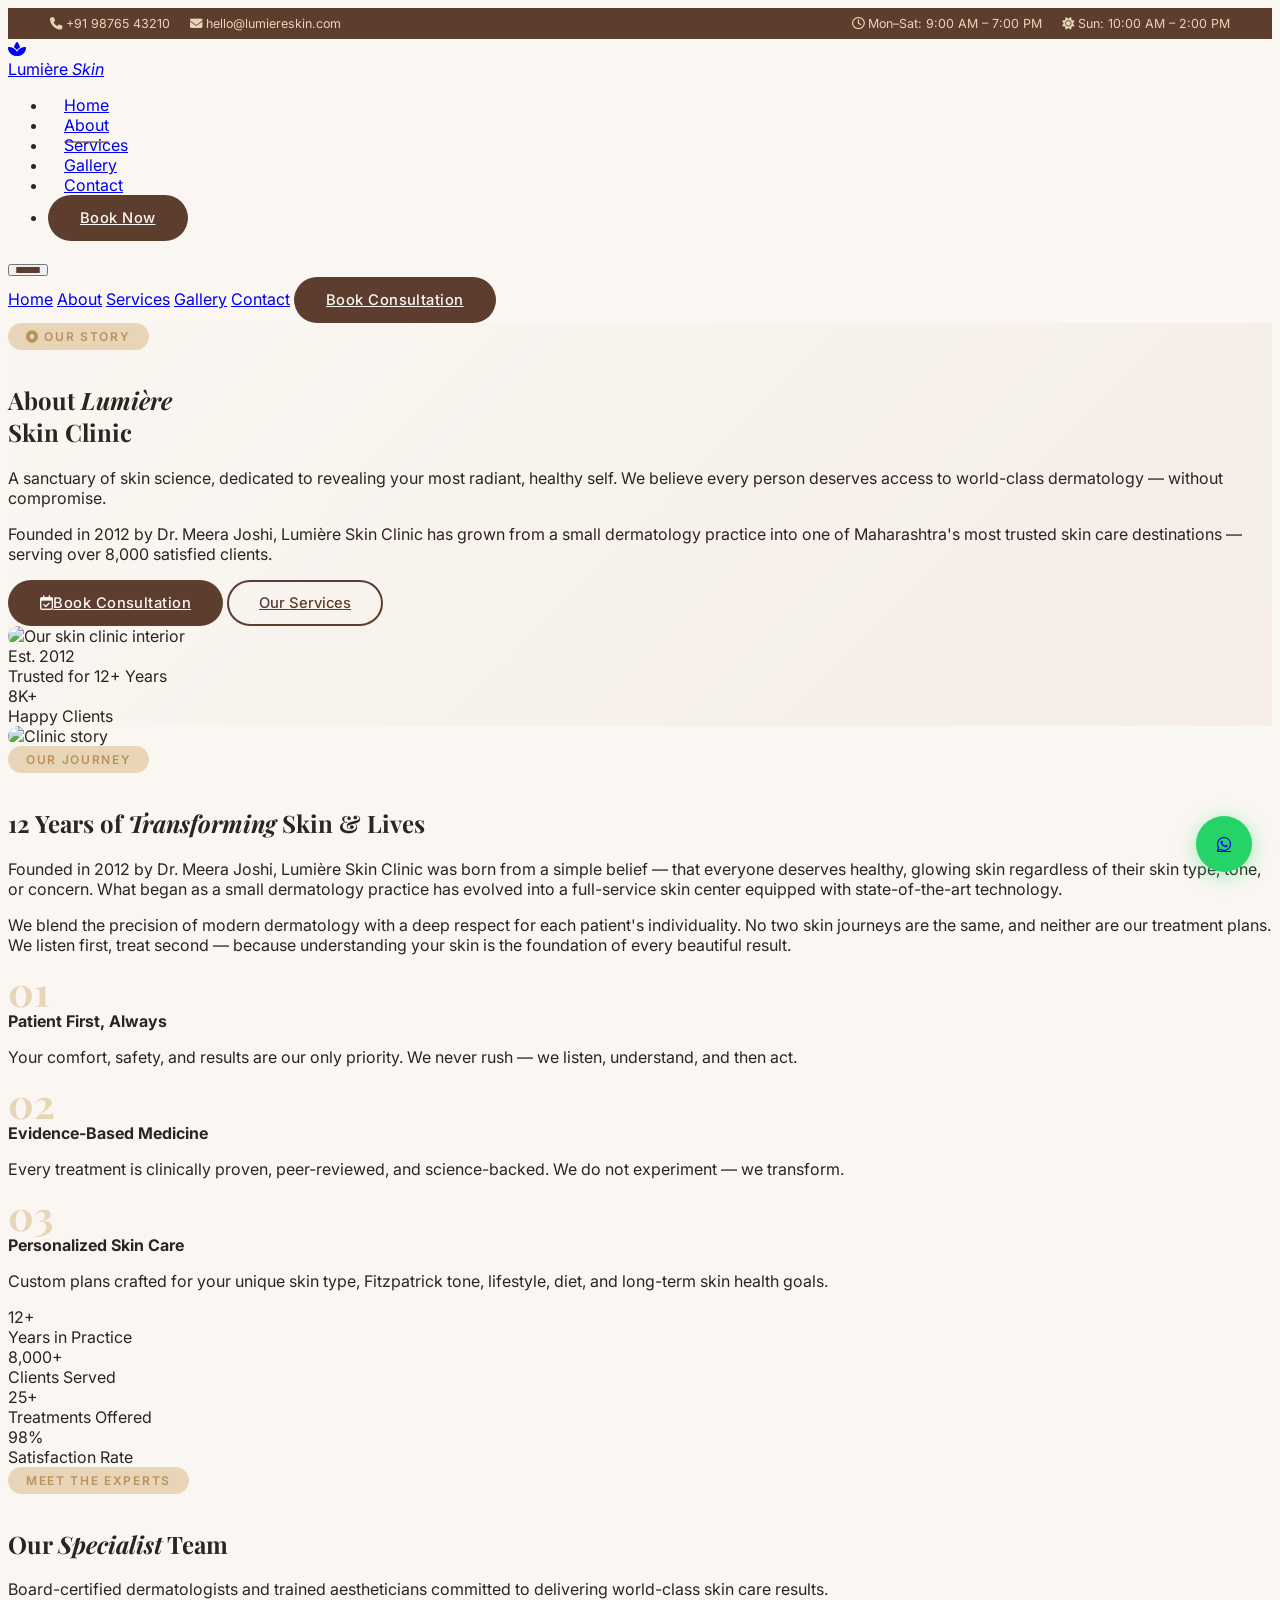
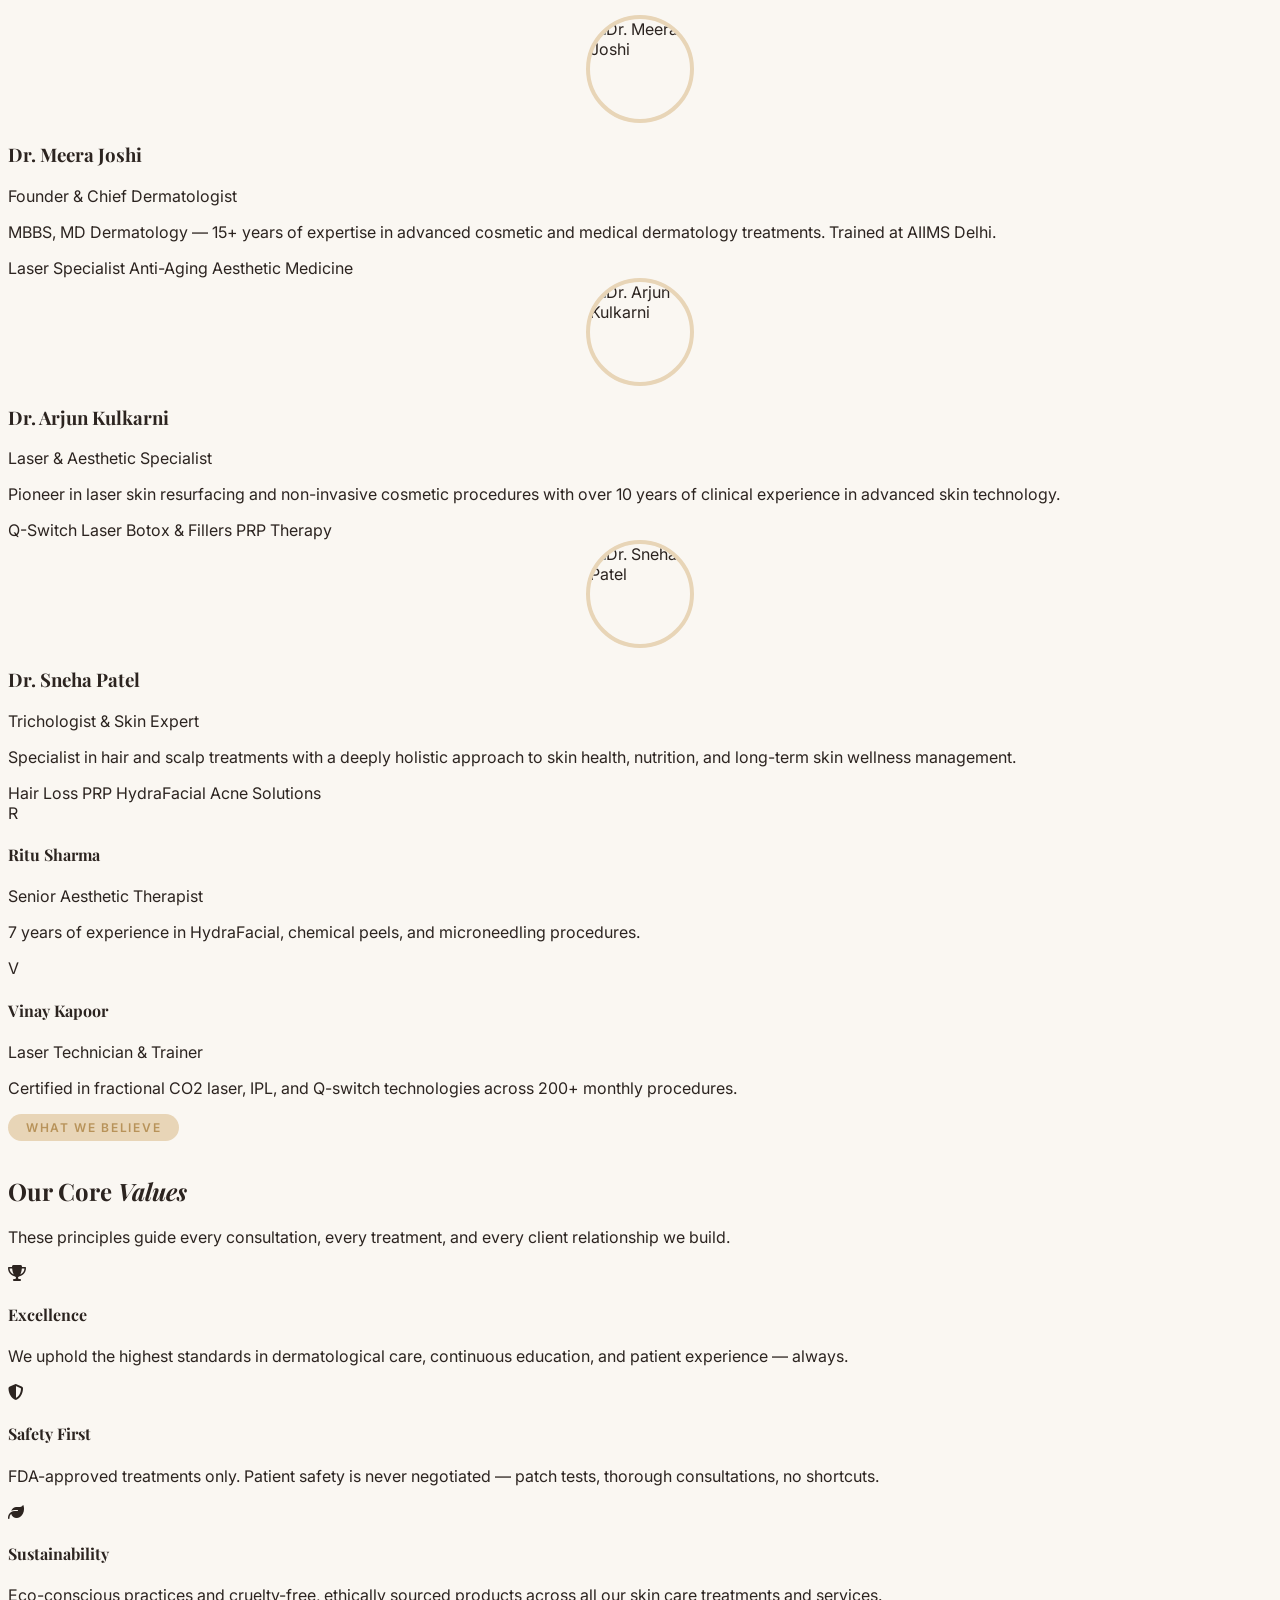
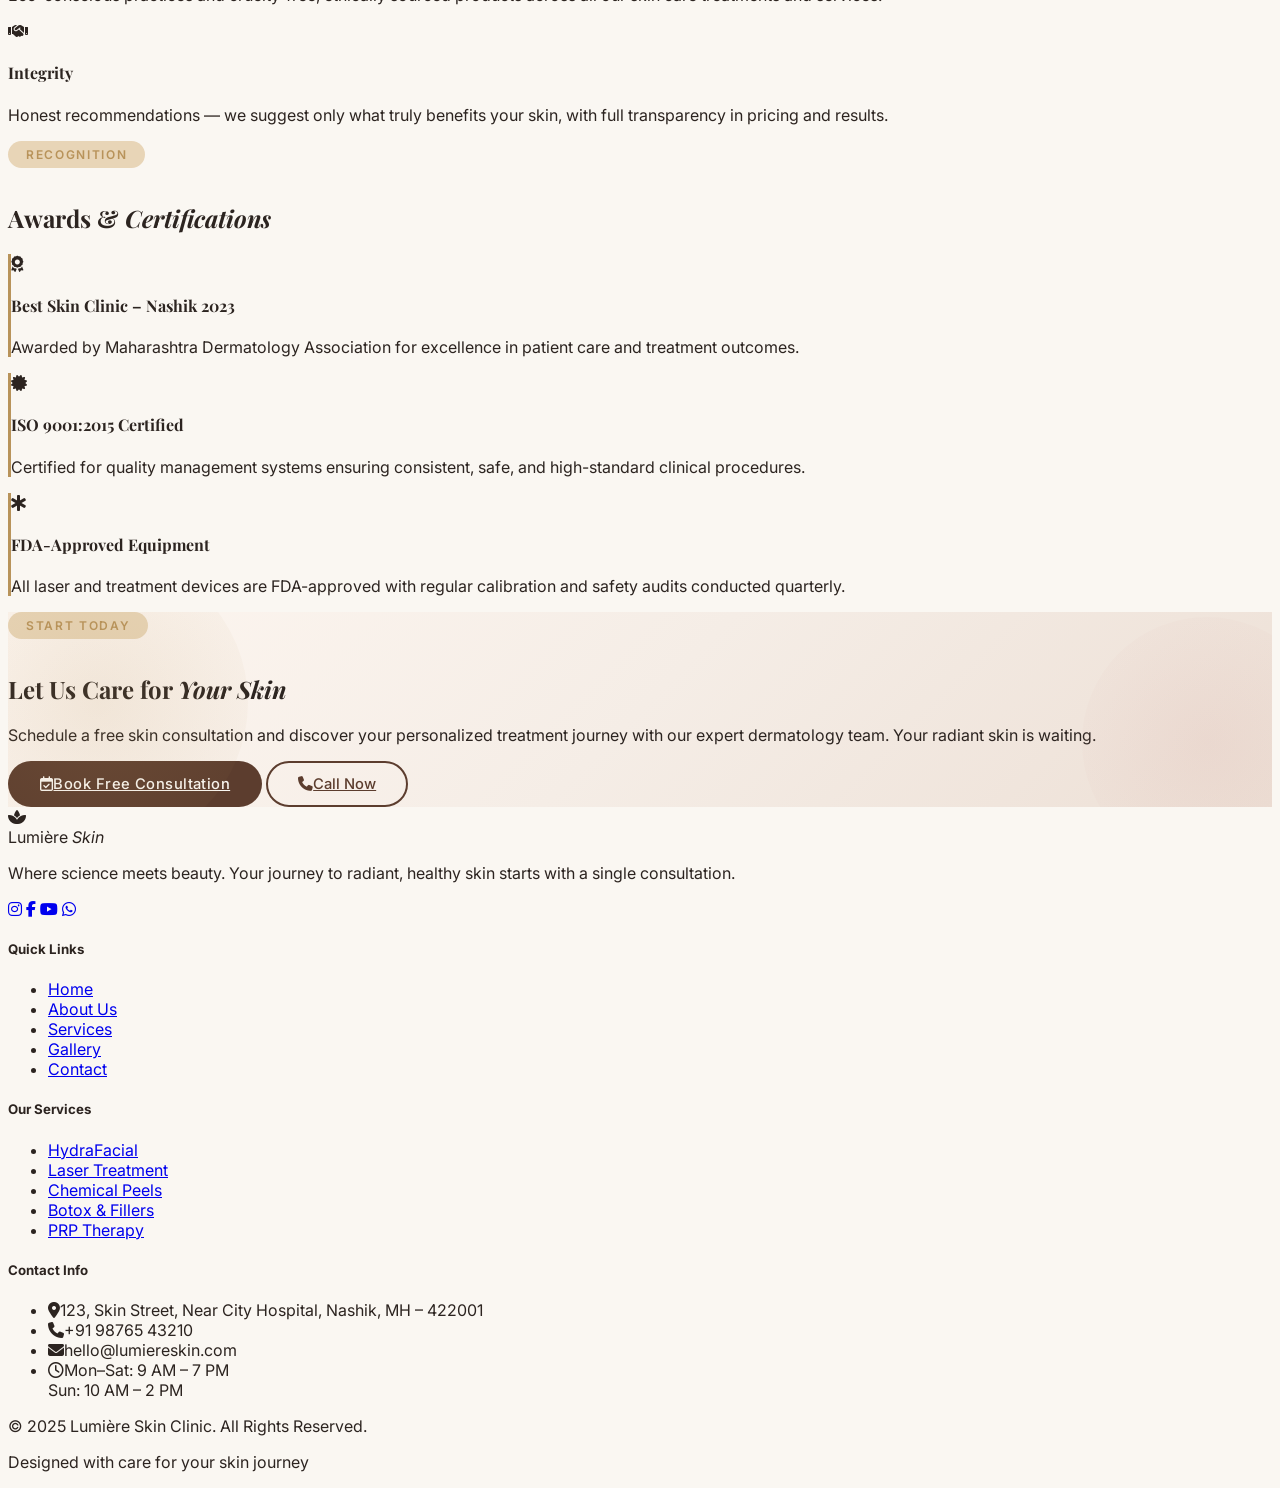
==== commit 10c2743f: "Add topbar with contact information and improve layout across multiple pages" ====
--- a/about.html
+++ b/about.html
@@ -52,7 +52,20 @@
     .hamburger.active .hamburger-bar:nth-child(1) { transform: translateY(8px) rotate(45deg); }
     .hamburger.active .hamburger-bar:nth-child(2) { opacity: 0; }
     .hamburger.active .hamburger-bar:nth-child(3) { transform: translateY(-8px) rotate(-45deg); }
+    /* ---- TOPBAR ---- */
+    .topbar { background: #5c3d2e; color: #e8d5b7; font-size: 0.78rem; padding: 8px 0; }
+    .topbar a { color: #e8d5b7; text-decoration: none; transition: color 0.2s; }
+    .topbar a:hover { color: #fff; }
+    .topbar-inner { max-width: 1180px; margin: 0 auto; padding: 0 24px; display: flex; align-items: center; justify-content: space-between; gap: 12px; flex-wrap: wrap; }
+    .topbar-left { display: flex; align-items: center; gap: 20px; }
+    .topbar-right { display: flex; align-items: center; gap: 20px; }
+    @media(max-width:640px){ .topbar-inner { justify-content: center; } .topbar-right { display: none; } }
     @media (max-width: 768px) { .mobile-menu { display: none; } .mobile-menu.open { display: flex; } }
+    /* ---- WHY / TEAM CARDS ---- */
+    .team-card { background: #fff; border-radius: 20px; overflow: hidden; border: 1px solid #f0e6d8; transition: transform 0.3s ease, box-shadow 0.3s ease; }
+    .team-card:hover { transform: translateY(-8px); box-shadow: 0 24px 60px rgba(80,40,20,0.14); }
+    .team-photo { width: 100%; height: 220px; object-fit: cover; object-position: top; }
+    .team-specialty { display: inline-block; font-size: 0.7rem; font-weight: 600; letter-spacing: 0.1em; text-transform: uppercase; color: #b8935a; background: #fdf5ea; padding: 4px 12px; border-radius: 100px; border: 1px solid #e8d5b7; margin-bottom: 10px; }
     .cta-section { background: linear-gradient(135deg, #fdf6f0 0%, #f5ede6 50%, #ede0d6 100%); position: relative; overflow: hidden; }
     .cta-section::before { content: ''; position: absolute; top: -60px; left: -60px; width: 300px; height: 300px; background: radial-gradient(circle, rgba(184,147,90,0.15), transparent); border-radius: 50%; }
     .cta-section::after { content: ''; position: absolute; bottom: -60px; right: -60px; width: 250px; height: 250px; background: radial-gradient(circle, rgba(212,160,154,0.15), transparent); border-radius: 50%; }
@@ -68,8 +81,22 @@
 </head>
 <body>
 
+  <!-- TOPBAR -->
+  <div class="topbar">
+    <div class="topbar-inner">
+      <div class="topbar-left">
+        <a href="tel:+919876543210"><i class="fa-solid fa-phone mr-1"></i> +91 98765 43210</a>
+        <a href="mailto:hello@lumiereskin.com" class="hidden sm:inline"><i class="fa-solid fa-envelope mr-1"></i> hello@lumiereskin.com</a>
+      </div>
+      <div class="topbar-right">
+        <span><i class="fa-regular fa-clock mr-1"></i> Mon–Sat: 9:00 AM – 7:00 PM</span>
+        <span><i class="fa-solid fa-sun mr-1"></i> Sun: 10:00 AM – 2:00 PM</span>
+      </div>
+    </div>
+  </div>
+
   <!-- NAV -->
-  <nav id="navbar" class="fixed top-0 left-0 right-0 z-50 bg-white/90 backdrop-blur-md border-b border-amber-100 transition-all duration-300">
+  <nav id="navbar" class="sticky top-0 left-0 right-0 z-50 bg-white/95 backdrop-blur-md border-b border-amber-100 transition-all duration-300">
     <div class="max-w-6xl mx-auto px-6 h-20 flex items-center justify-between">
       <a href="index.html" class="flex items-center gap-3">
         <div class="w-9 h-9 rounded-full bg-gradient-to-br from-amber-700 to-amber-500 flex items-center justify-center">
@@ -100,7 +127,7 @@
   </nav>
 
   <!-- PAGE HERO -->
-  <section class="relative pt-32 pb-20 overflow-hidden" style="background: linear-gradient(135deg, #faf7f2 0%, #f5ede6 100%);">
+  <section class="relative pt-24 pb-16 overflow-hidden" style="background: linear-gradient(135deg, #faf7f2 0%, #f5ede6 100%);">
     <div class="max-w-6xl mx-auto px-6 grid lg:grid-cols-2 gap-16 items-center">
       <div class="fade-in">
         <span class="section-tag"><i class="fa-solid fa-circle-dot mr-1"></i> Our Story</span>
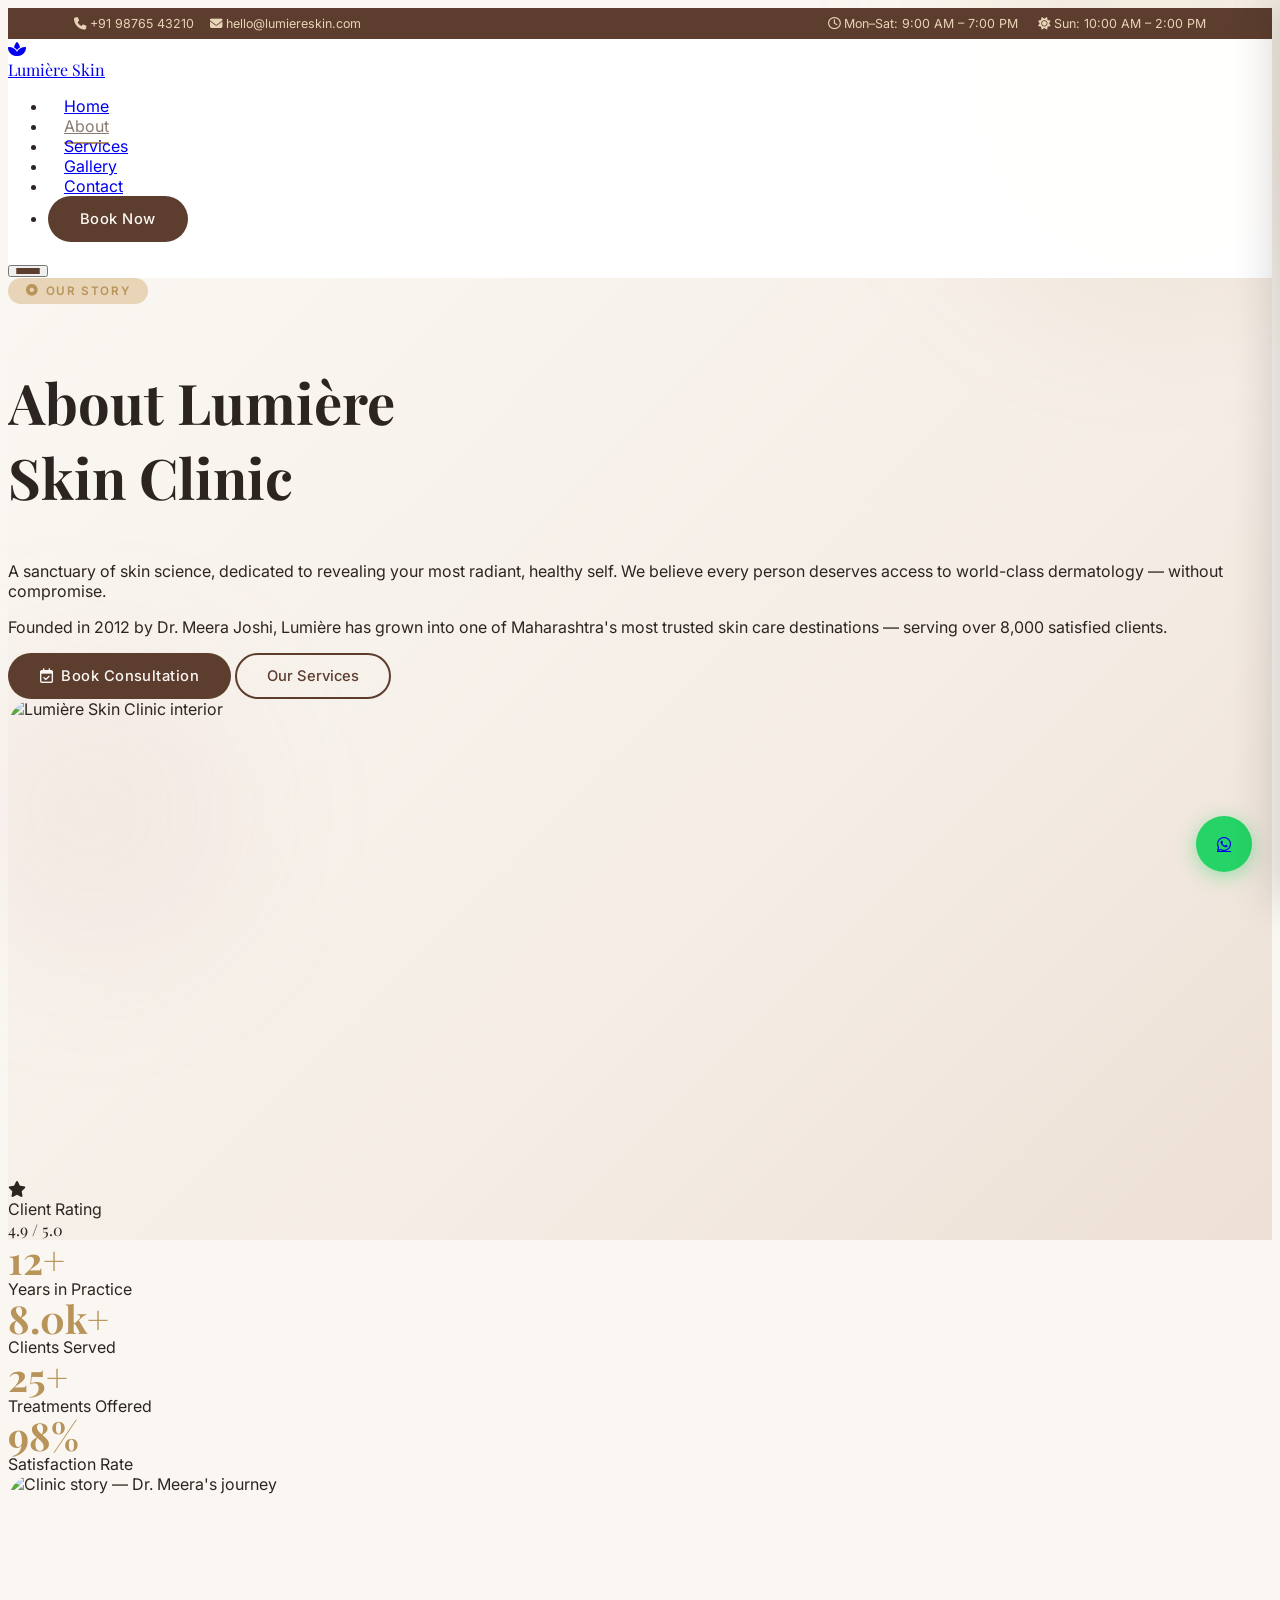
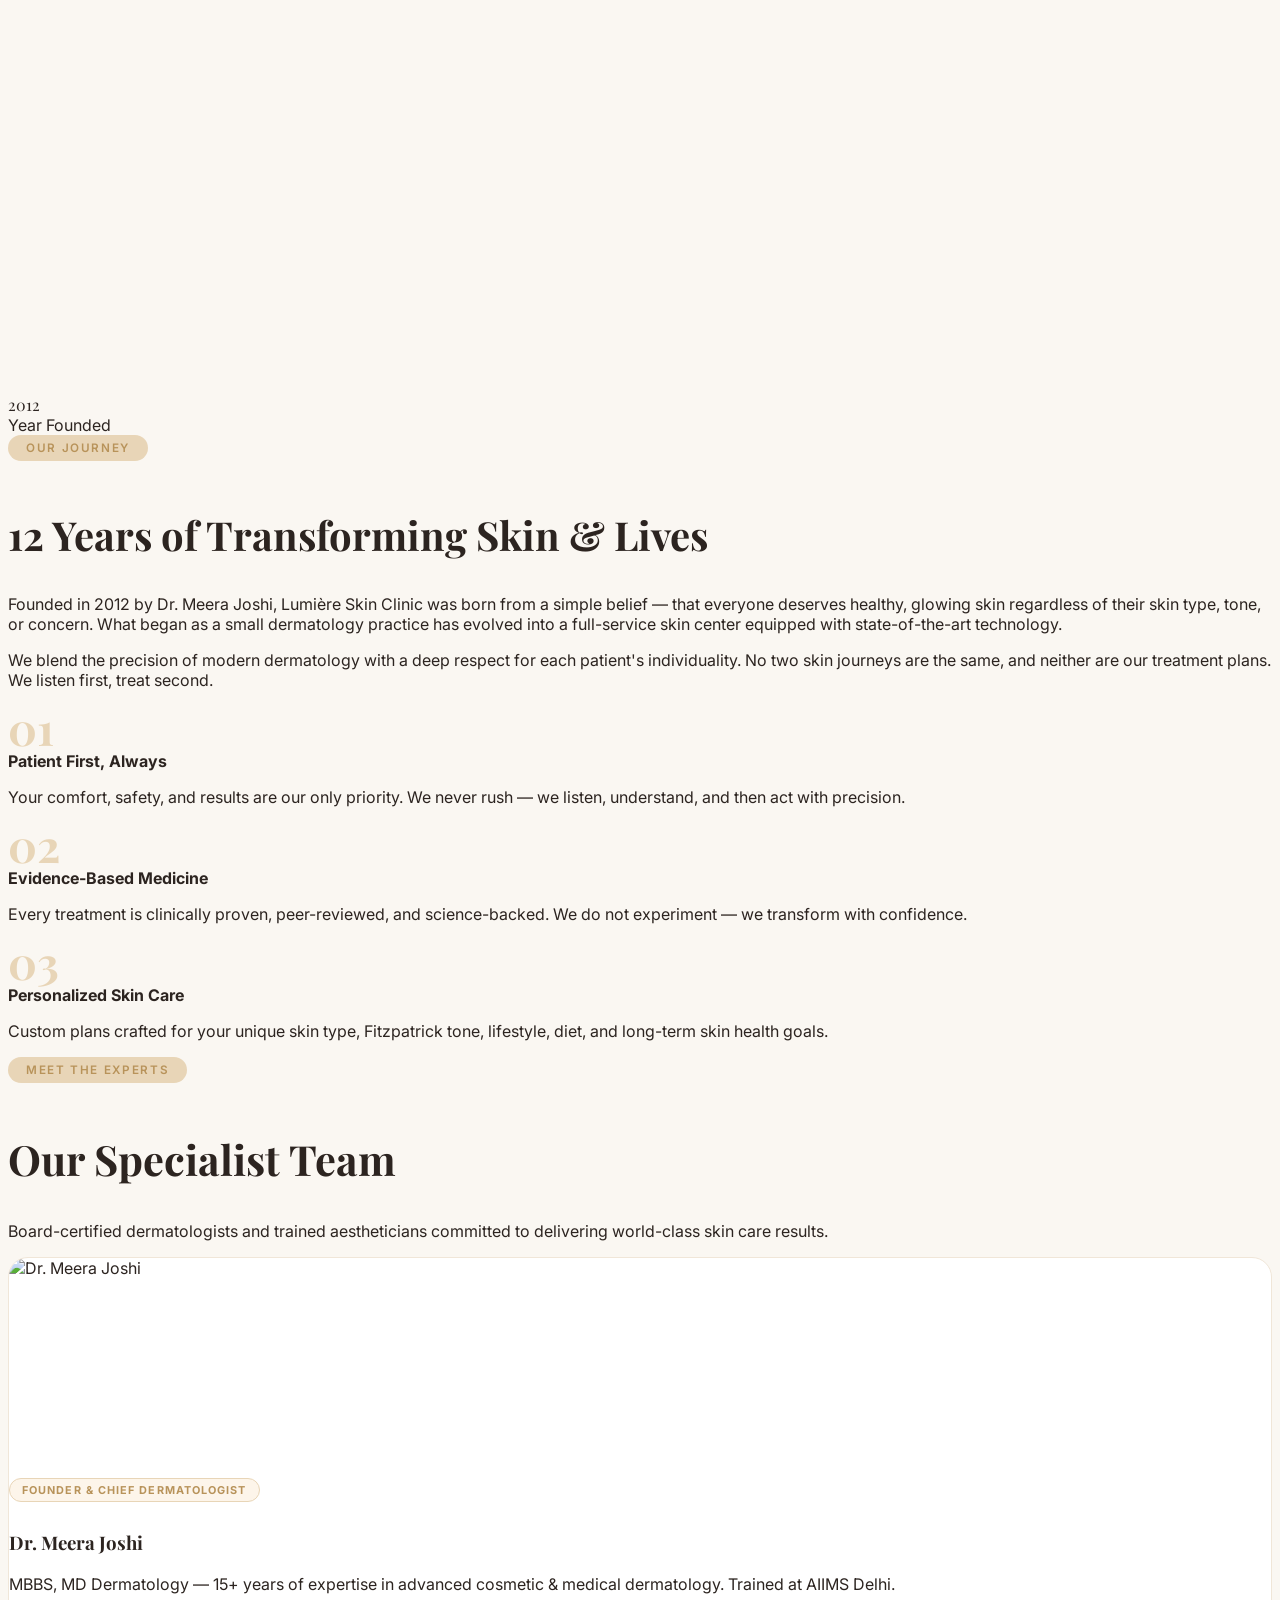
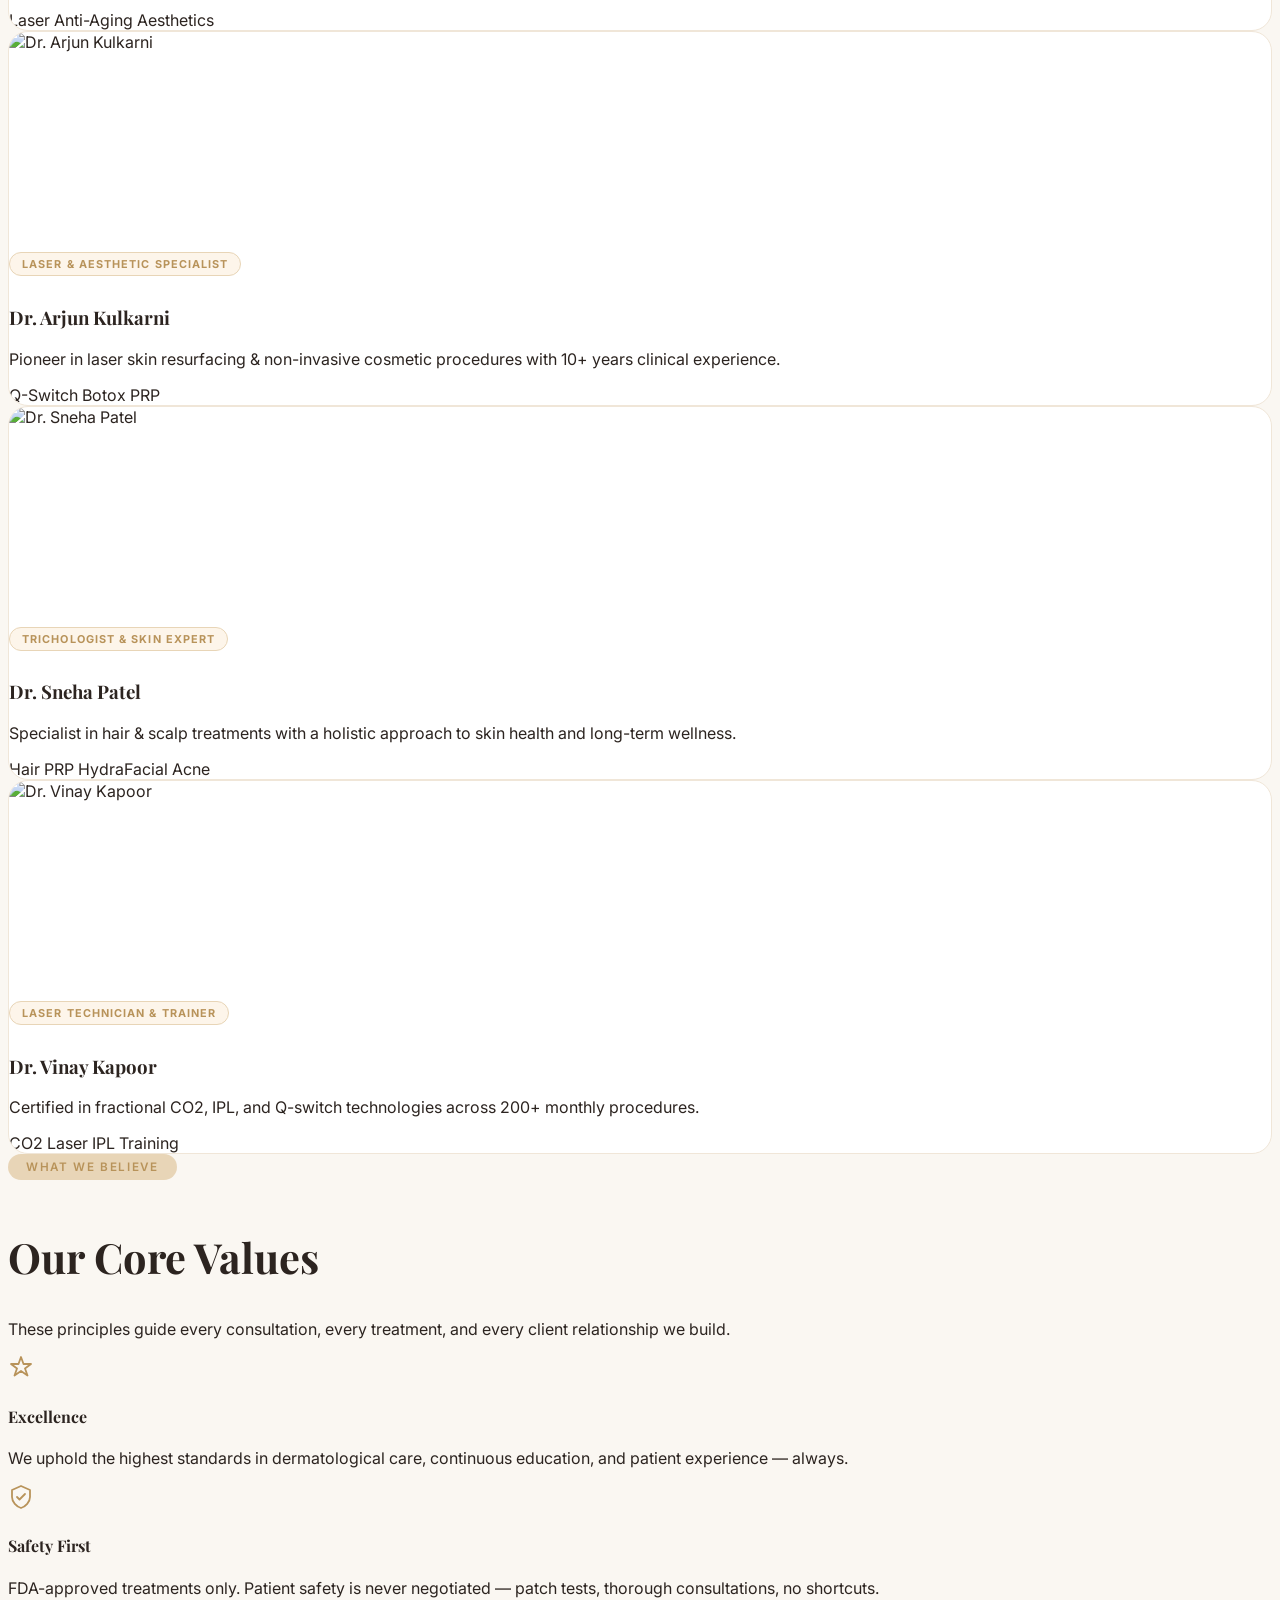
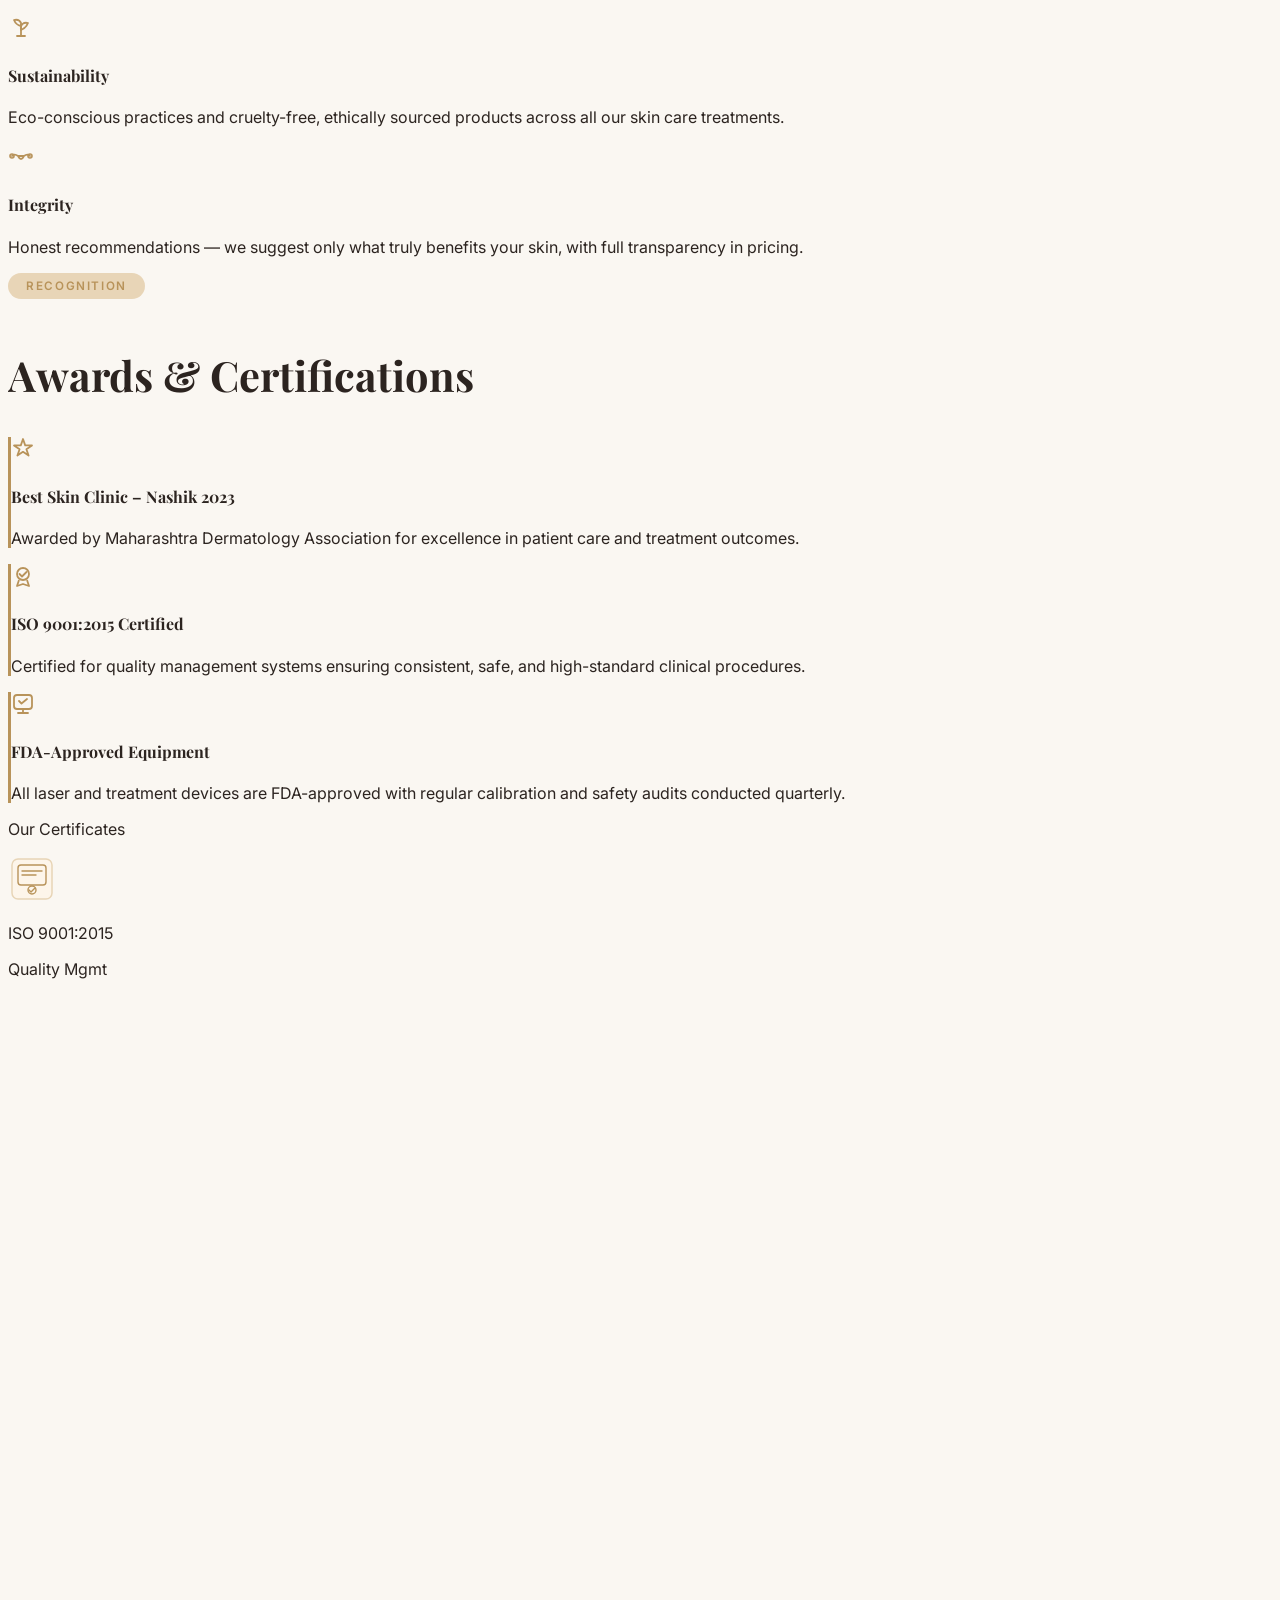
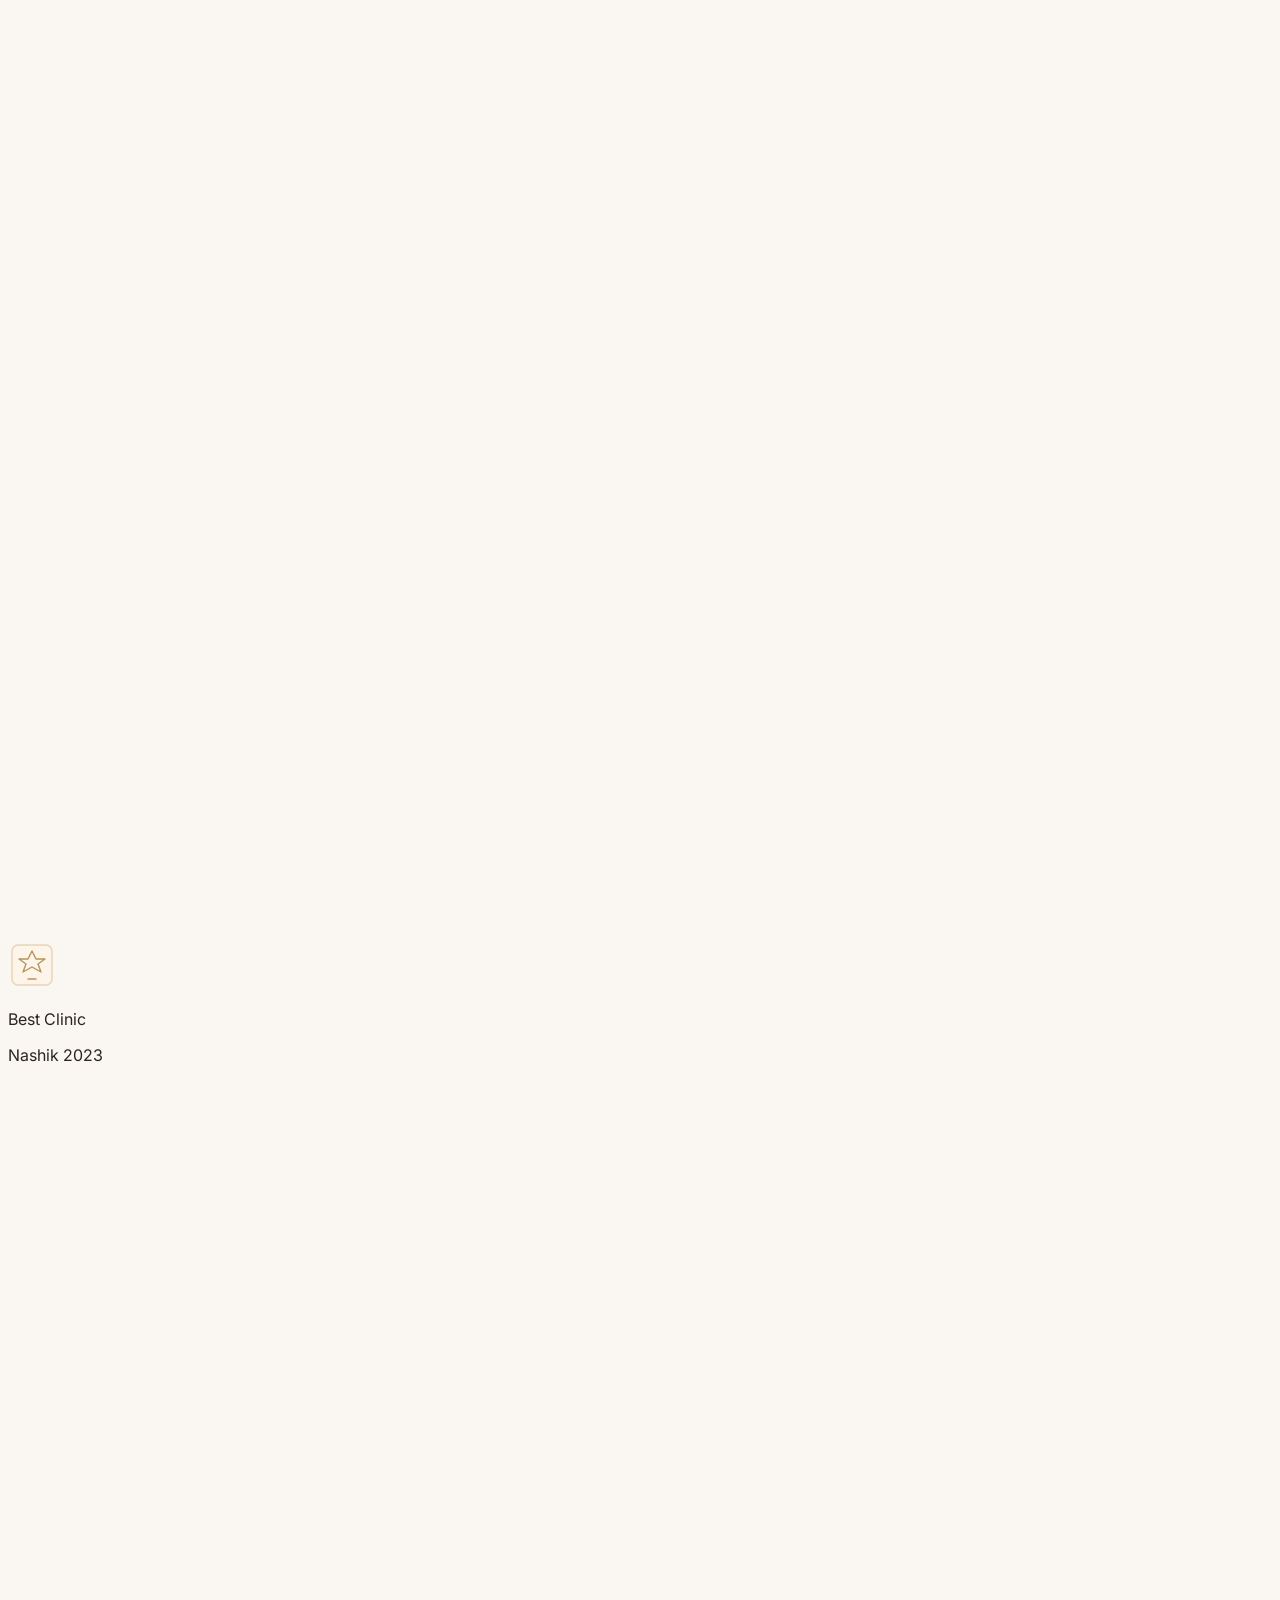
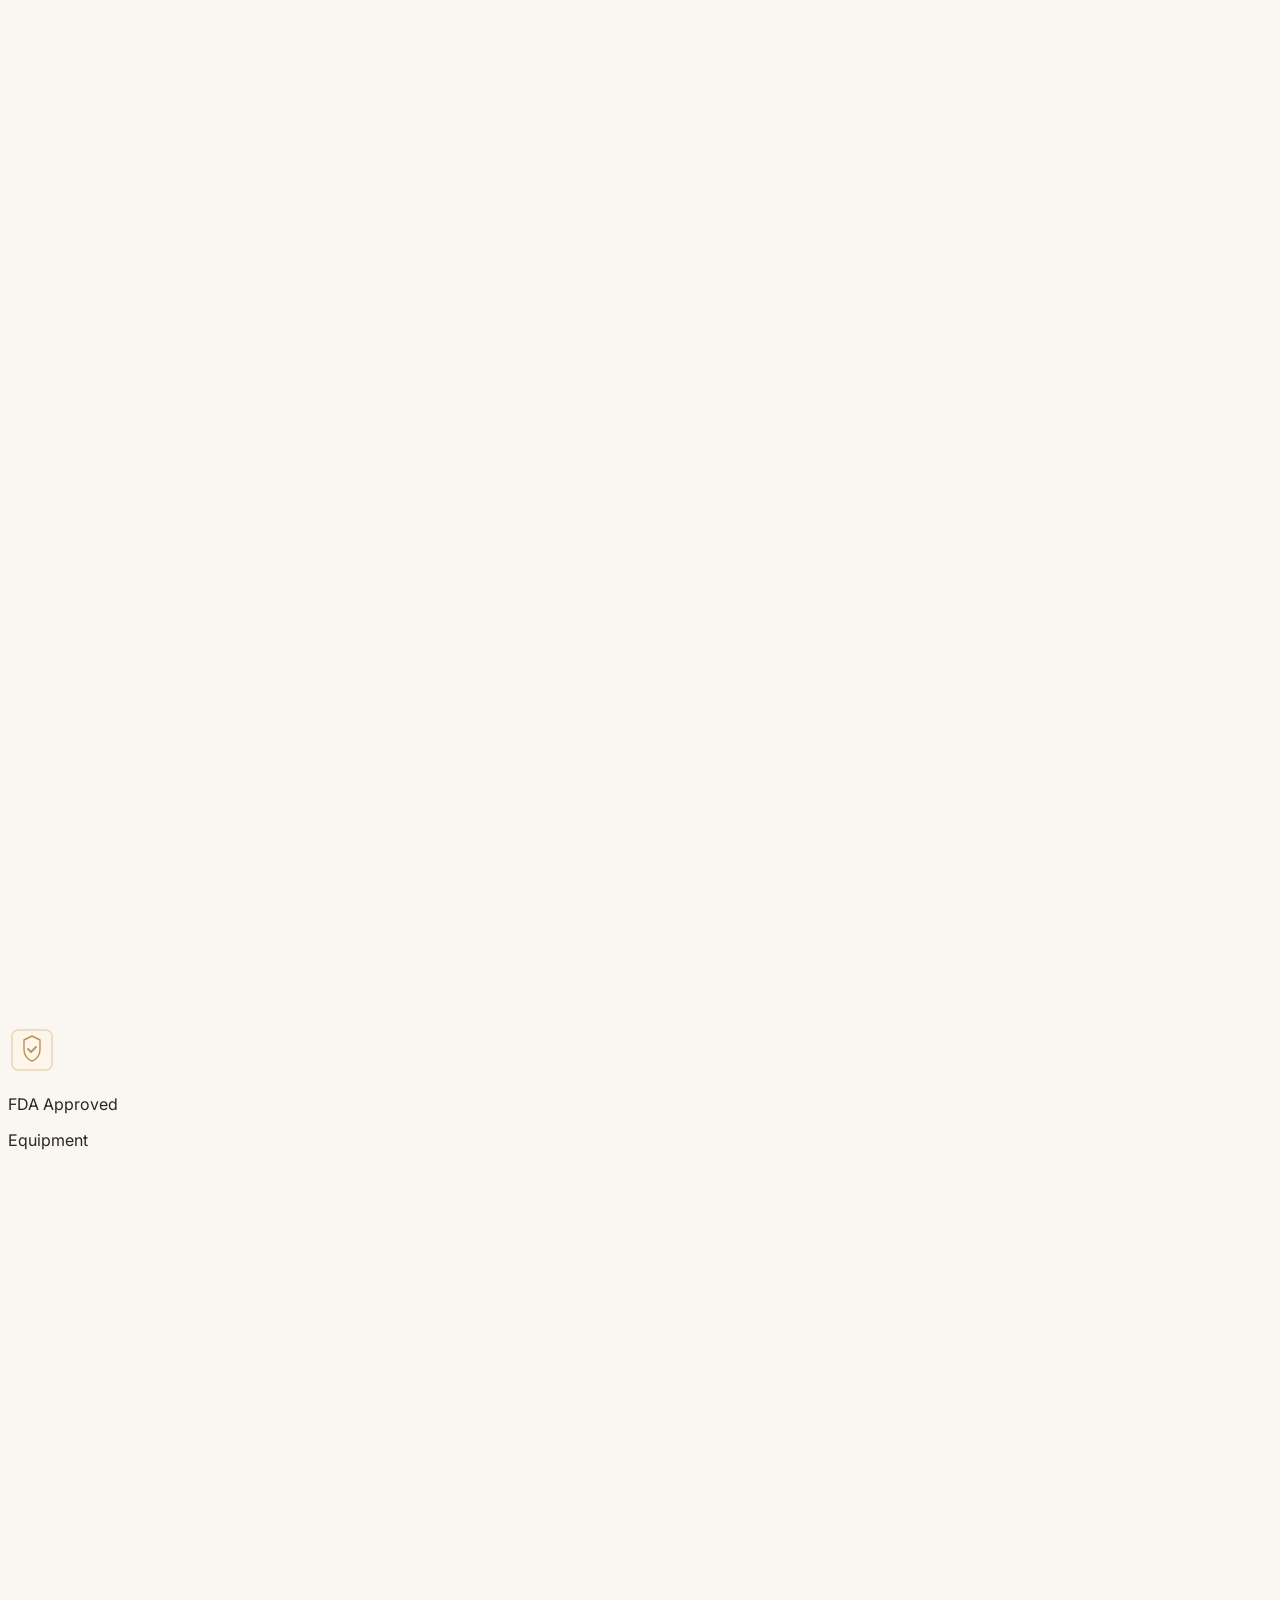
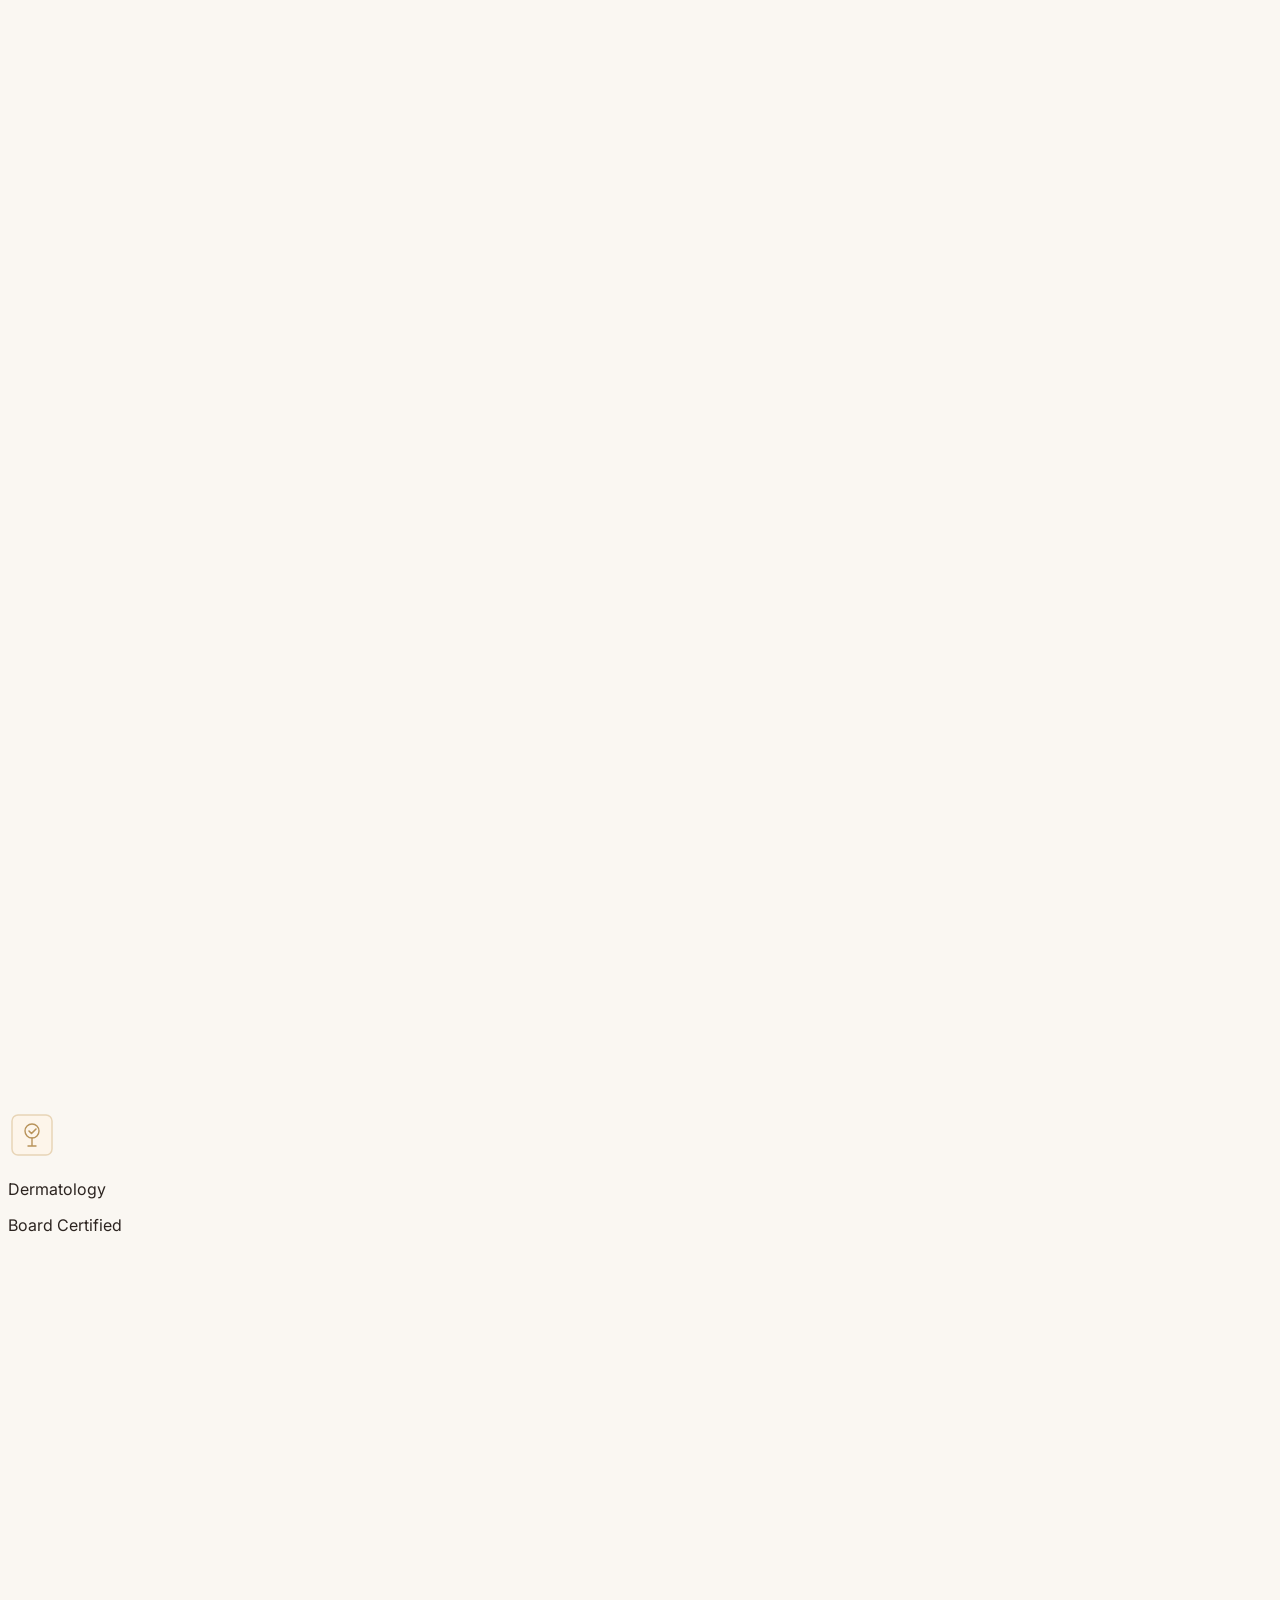
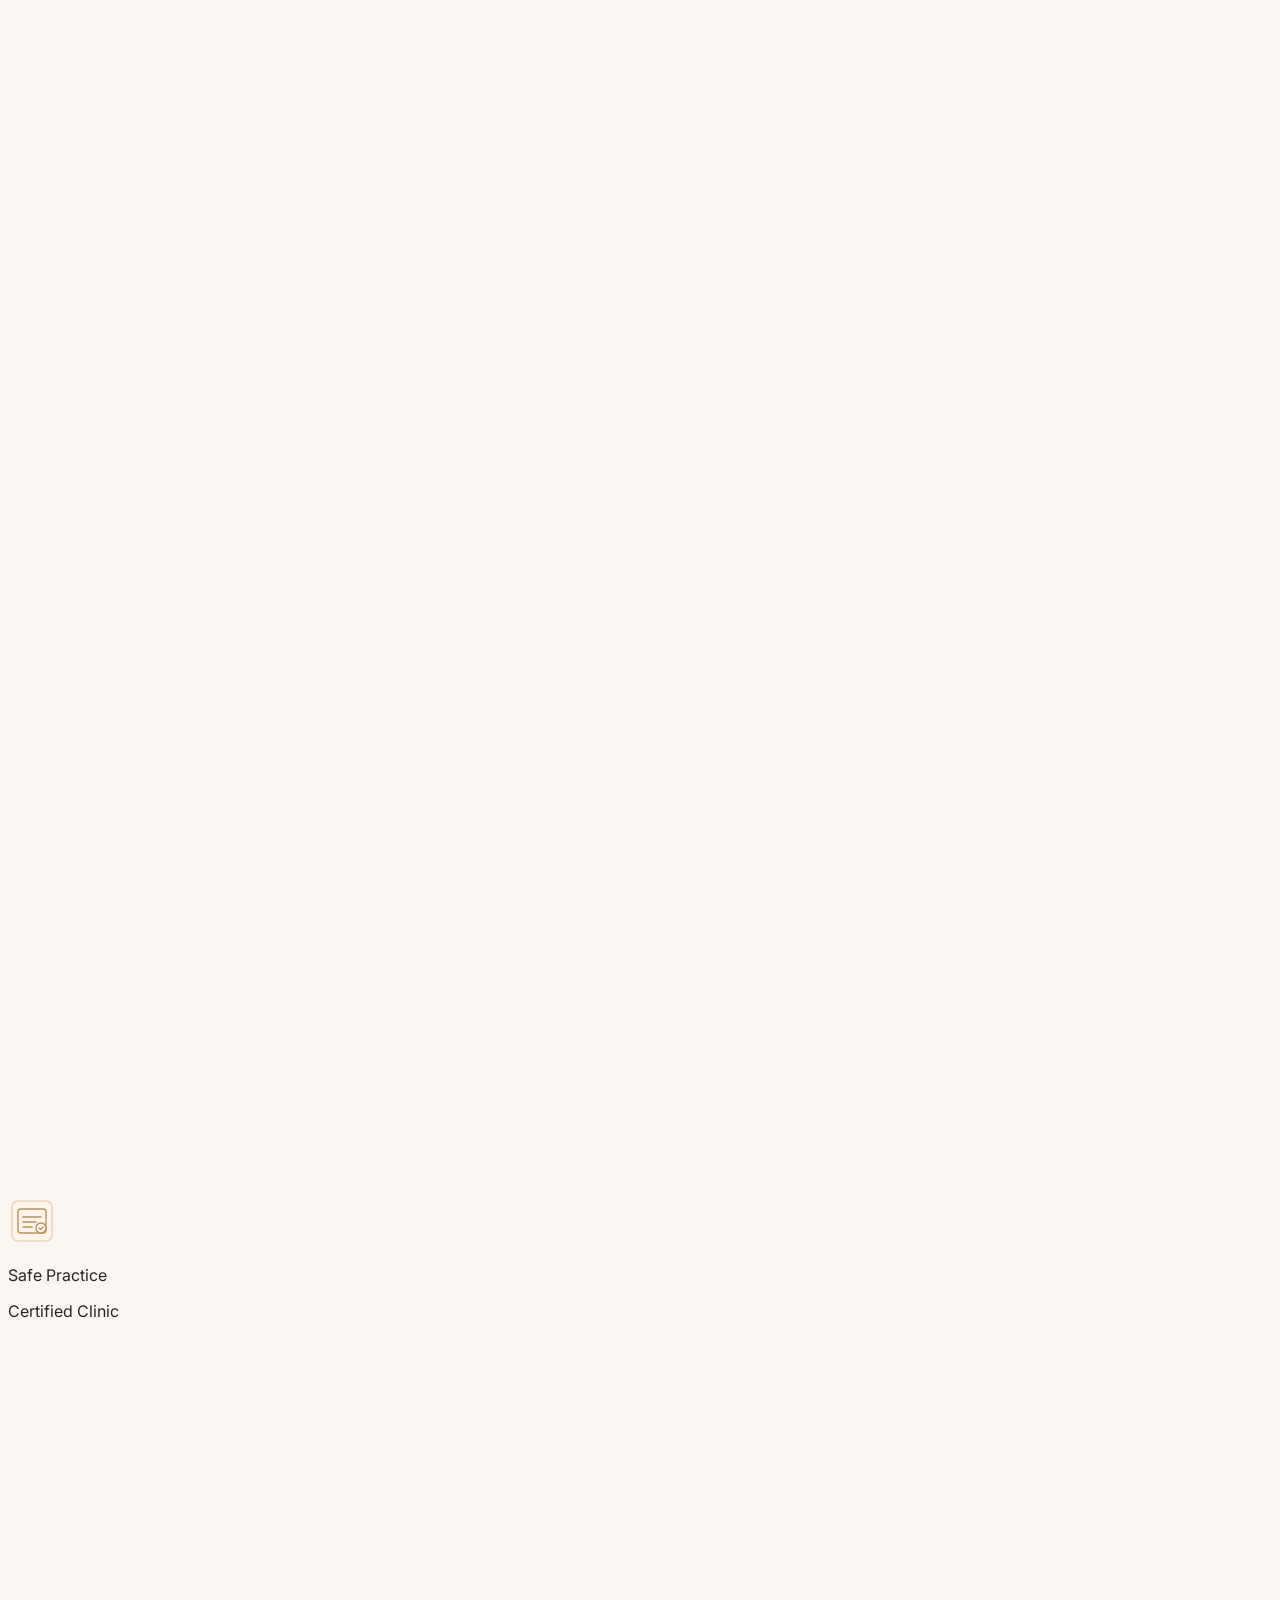
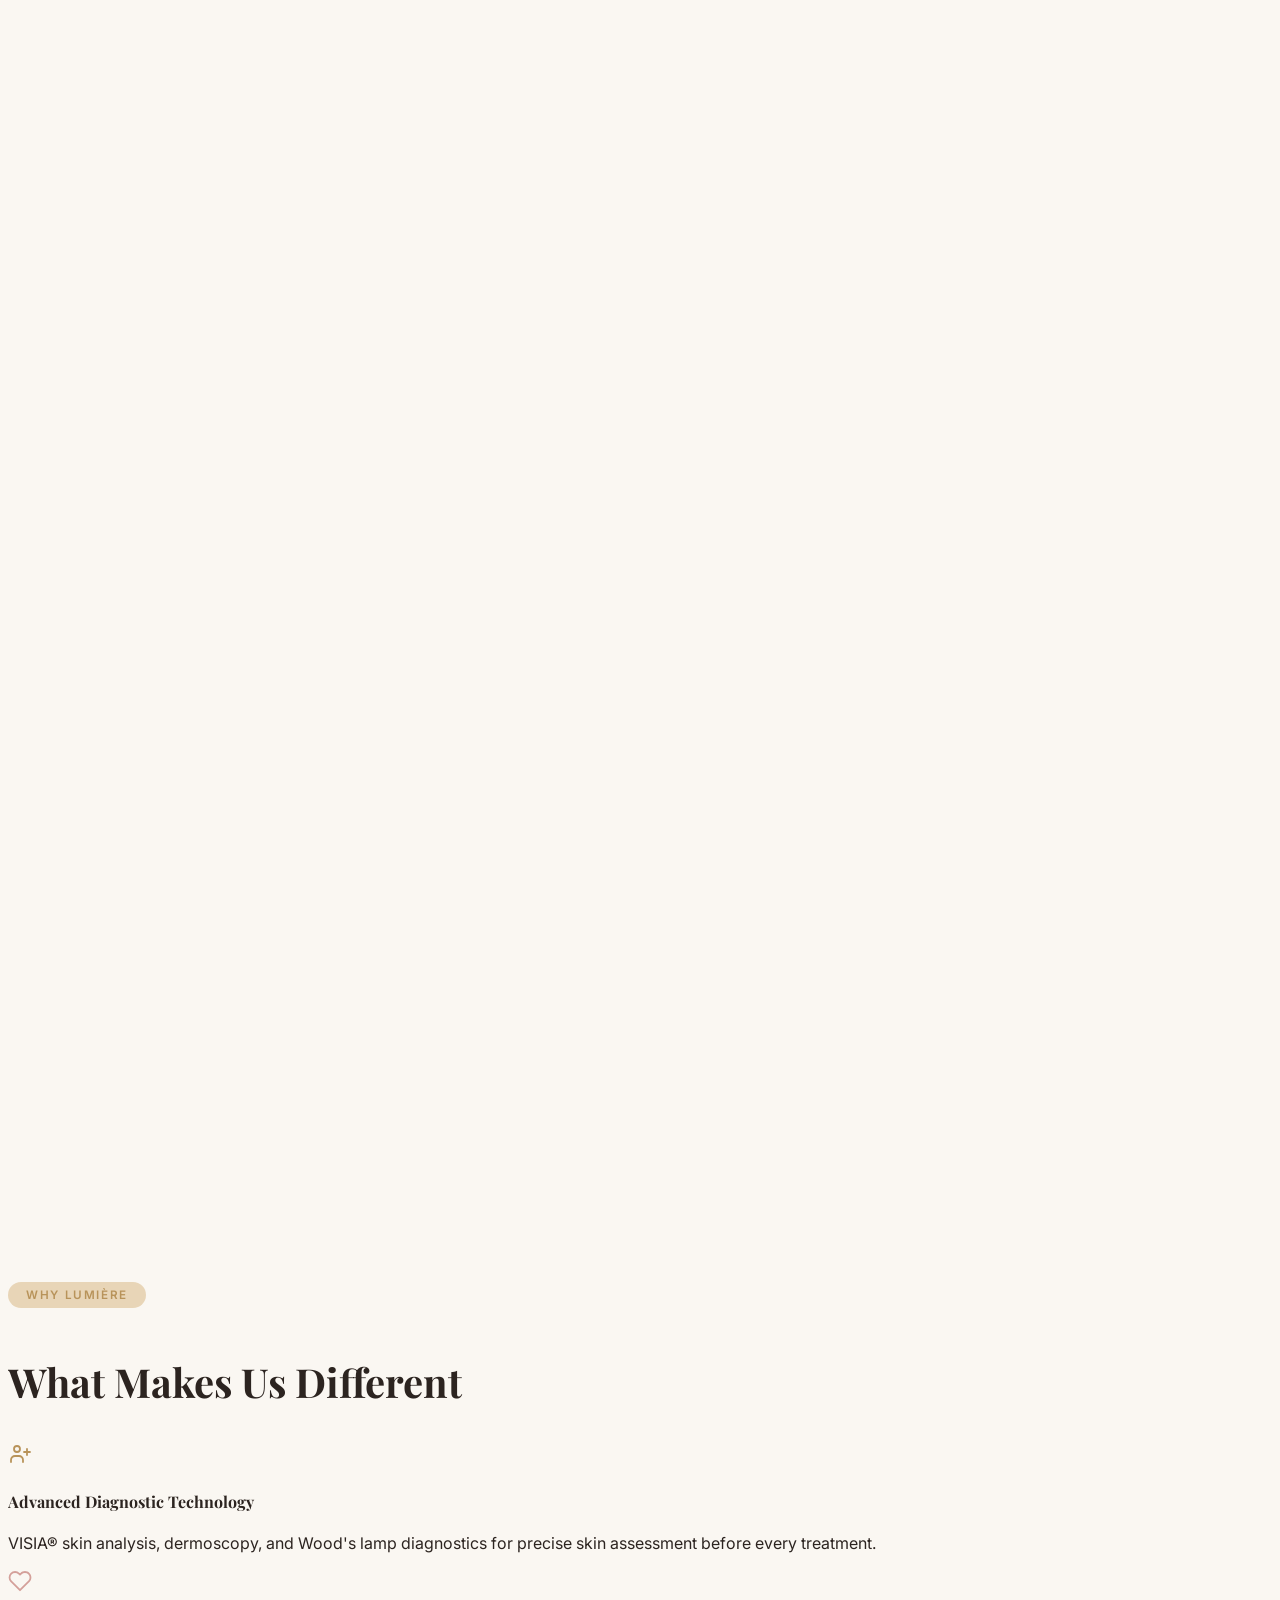
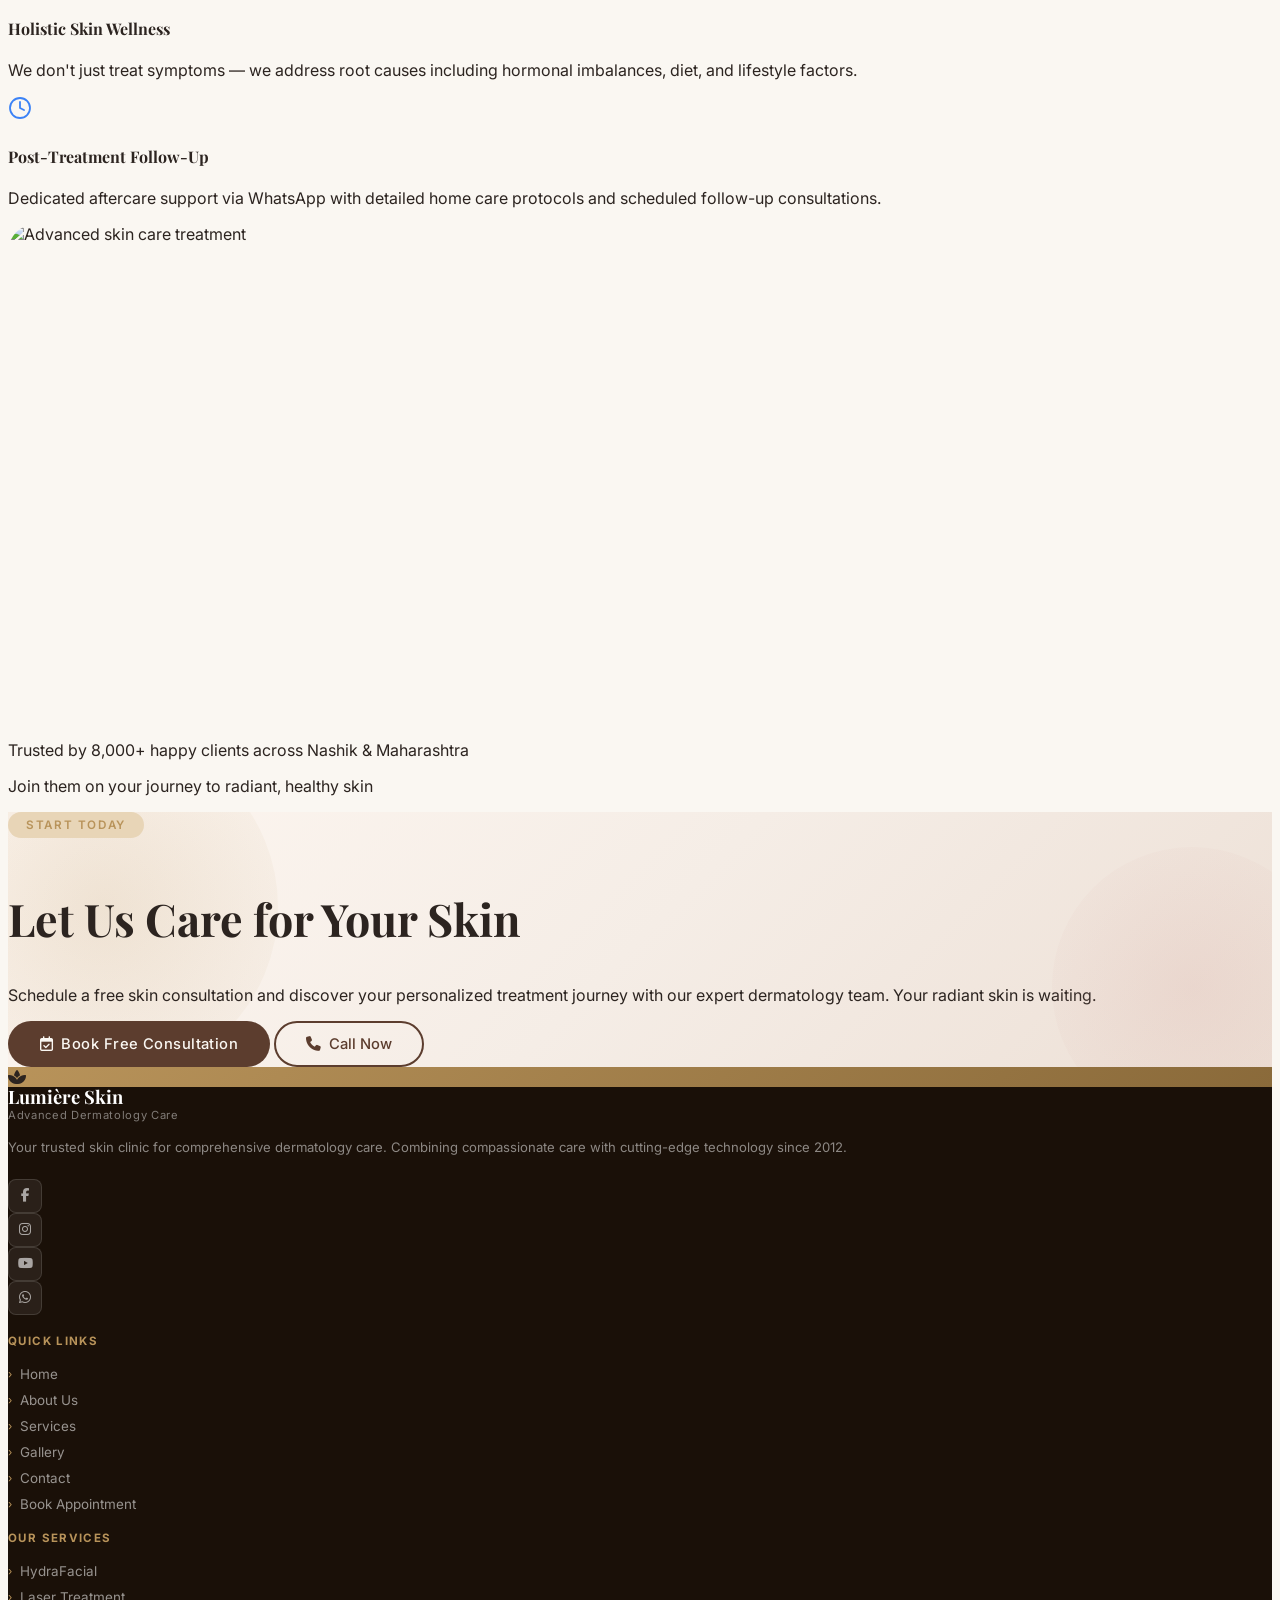
==== commit 39d8fa5a: "feat: Improve sticky header functionality and enhance mobile responsiveness across multiple pages" ====
--- a/about.html
+++ b/about.html
@@ -1,5 +1,6 @@
 <!DOCTYPE html>
 <html lang="en">
+
 <head>
   <meta charset="UTF-8"/>
   <meta name="viewport" content="width=device-width, initial-scale=1.0"/>
@@ -25,133 +26,542 @@
     }
   </script>
   <style>
+    *, *::before, *::after { box-sizing: border-box; }
+    /* overflow-x lives on body only (not html) so it propagates to the
+       viewport instead of turning body into its own nested scroll
+       container — a nested scroll container on html+body was the reason
+       position:sticky on the header never actually stuck. */
     body { font-family: 'Inter', sans-serif; background-color: #faf7f2; color: #2c2420; overflow-x: hidden; }
     h1, h2, h3, h4 { font-family: 'Playfair Display', serif; }
+
+    /* TOPBAR */
+    .topbar { background: #5c3d2e; color: #e8d5b7; font-size: 0.78rem; padding: 8px 0; }
+    .topbar a { color: #e8d5b7; text-decoration: none; transition: color 0.2s; }
+    .topbar a:hover { color: #fff; }
+    .topbar-inner { max-width: 1180px; margin: 0 auto; padding: 0 24px; display: flex; align-items: center; justify-content: space-between; gap: 12px; flex-wrap: wrap; }
+    .topbar-left { display: flex; align-items: center; gap: 16px; }
+    .topbar-right { display: flex; align-items: center; gap: 20px; }
+    @media(max-width:640px){ .topbar-inner { justify-content: center; } .topbar-right { display: none; } }
+
     .navbar-scrolled { box-shadow: 0 4px 30px rgba(80,40,20,0.1); }
     .nav-link { position: relative; padding: 6px 0 !important; margin: 0 16px; background: transparent !important; border-radius: 0 !important; }
     .nav-link::after { content: ''; position: absolute; bottom: -2px; left: 0; width: 0; height: 2px; background: #b8935a; transition: width 0.3s; border-radius: 2px; }
     .nav-link:hover::after, .nav-link.active::after { width: 100%; }
     .nav-link:hover { color: #5c3d2e !important; background: transparent !important; }
-    /* Scroll Reveal */
-    .reveal { opacity: 0; transform: translateY(36px); transition: opacity 0.7s ease, transform 0.7s ease; }
-    .reveal.revealed { opacity: 1; transform: translateY(0); }
-    .reveal-left { opacity: 0; transform: translateX(-40px); transition: opacity 0.7s ease, transform 0.7s ease; }
-    .reveal-left.revealed { opacity: 1; transform: translateX(0); }
-    .reveal-right { opacity: 0; transform: translateX(40px); transition: opacity 0.7s ease, transform 0.7s ease; }
-    .reveal-right.revealed { opacity: 1; transform: translateX(0); }
-    .card-hover { transition: transform 0.3s ease, box-shadow 0.3s ease; }
-    .card-hover:hover { transform: translateY(-6px); box-shadow: 0 20px 60px rgba(80,40,20,0.14); }
-    .fade-in { opacity: 0; transform: translateY(28px); transition: opacity 0.6s ease, transform 0.6s ease; }
-    .fade-in.visible { opacity: 1; transform: translateY(0); }
-    .section-tag { display: inline-block; font-size: 0.75rem; font-weight: 600; letter-spacing: 0.14em; text-transform: uppercase; color: #b8935a; background: #e8d5b7; padding: 6px 18px; border-radius: 100px; margin-bottom: 14px; }
-    .btn-primary { display: inline-block; background: #5c3d2e; color: #faf7f2; padding: 14px 32px; border-radius: 100px; font-size: 0.92rem; font-weight: 500; font-family: 'Inter', sans-serif; letter-spacing: 0.03em; transition: all 0.25s; }
-    .btn-primary:hover { background: #b8935a; transform: translateY(-2px); box-shadow: 0 8px 24px rgba(92,61,46,0.3); }
-    .btn-outline { display: inline-block; border: 2px solid #5c3d2e; color: #5c3d2e; padding: 12px 30px; border-radius: 100px; font-size: 0.92rem; font-weight: 500; transition: all 0.25s; }
-    .btn-outline:hover { background: #5c3d2e; color: #faf7f2; transform: translateY(-2px); }
+    .nav-link.active { color: #8a7a70 !important; }
     .hamburger-bar { display: block; width: 24px; height: 2px; background: #5c3d2e; border-radius: 2px; transition: all 0.3s; }
     .hamburger.active .hamburger-bar:nth-child(1) { transform: translateY(8px) rotate(45deg); }
     .hamburger.active .hamburger-bar:nth-child(2) { opacity: 0; }
     .hamburger.active .hamburger-bar:nth-child(3) { transform: translateY(-8px) rotate(-45deg); }
-    /* ---- TOPBAR ---- */
-    .topbar { background: #5c3d2e; color: #e8d5b7; font-size: 0.78rem; padding: 8px 0; }
-    .topbar a { color: #e8d5b7; text-decoration: none; transition: color 0.2s; }
-    .topbar a:hover { color: #fff; }
-    .topbar-inner { max-width: 1180px; margin: 0 auto; padding: 0 24px; display: flex; align-items: center; justify-content: space-between; gap: 12px; flex-wrap: wrap; }
-    .topbar-left { display: flex; align-items: center; gap: 20px; }
-    .topbar-right { display: flex; align-items: center; gap: 20px; }
-    @media(max-width:640px){ .topbar-inner { justify-content: center; } .topbar-right { display: none; } }
-    @media (max-width: 768px) { .mobile-menu { display: none; } .mobile-menu.open { display: flex; } }
-    /* ---- WHY / TEAM CARDS ---- */
-    .team-card { background: #fff; border-radius: 20px; overflow: hidden; border: 1px solid #f0e6d8; transition: transform 0.3s ease, box-shadow 0.3s ease; }
-    .team-card:hover { transform: translateY(-8px); box-shadow: 0 24px 60px rgba(80,40,20,0.14); }
-    .team-photo { width: 100%; height: 220px; object-fit: cover; object-position: top; }
-    .team-specialty { display: inline-block; font-size: 0.7rem; font-weight: 600; letter-spacing: 0.1em; text-transform: uppercase; color: #b8935a; background: #fdf5ea; padding: 4px 12px; border-radius: 100px; border: 1px solid #e8d5b7; margin-bottom: 10px; }
+
+    /* MOBILE DRAWER — slide in from right */
+    .drawer-overlay {
+      position: fixed; inset: 0; background: rgba(44,36,32,0.45);
+      z-index: 998; backdrop-filter: blur(2px);
+      opacity: 0; visibility: hidden;
+      transition: opacity 0.3s ease, visibility 0.3s ease;
+    }
+    .drawer-overlay.open { opacity: 1; visibility: visible; }
+
+    .mobile-drawer {
+      position: fixed; top: 0; right: 0; bottom: 0;
+      width: 280px; max-width: 85vw;
+      background: #fff;
+      z-index: 999;
+      transform: translateX(100%);
+      transition: transform 0.35s cubic-bezier(0.16,1,0.3,1);
+      display: flex; flex-direction: column;
+      box-shadow: -8px 0 40px rgba(44,36,32,0.18);
+      overflow-y: auto;
+    }
+    .mobile-drawer.open { transform: translateX(0); }
+
+    .drawer-header {
+      display: flex; align-items: center; justify-content: space-between;
+      padding: 20px 20px 16px;
+      border-bottom: 1px solid #f0e6d8;
+    }
+    .drawer-close {
+      width: 36px; height: 36px; border-radius: 50%;
+      background: #faf7f2; border: none; cursor: pointer;
+      display: flex; align-items: center; justify-content: center;
+      color: #5c3d2e; font-size: 1rem; transition: background 0.2s;
+    }
+    .drawer-close:hover { background: #f5ede6; }
+    .drawer-nav { padding: 12px 16px; flex: 1; }
+    .drawer-nav a {
+      display: flex; align-items: center; gap: 10px;
+      padding: 12px 14px; border-radius: 12px;
+      font-size: 0.95rem; font-weight: 500; color: #8a7a70;
+      text-decoration: none; transition: all 0.2s; margin-bottom: 4px;
+    }
+    .drawer-nav a:hover, .drawer-nav a.active {
+      background: #f5ede6; color: #5c3d2e;
+    }
+    .drawer-nav a.active { font-weight: 600; }
+    .drawer-nav a i { width: 18px; text-align: center; color: #b8935a; }
+    .drawer-footer { padding: 16px; border-top: 1px solid #f0e6d8; }
+    .drawer-footer .btn-primary { width: 100%; justify-content: center; }
+
+    /* SCROLL ANIMATIONS */
+    .reveal { opacity: 0; transform: translateY(40px); transition: opacity 0.75s cubic-bezier(0.16,1,0.3,1), transform 0.75s cubic-bezier(0.16,1,0.3,1); }
+    .reveal.revealed { opacity: 1; transform: translateY(0); }
+    .reveal-left { opacity: 0; transform: translateX(-50px); transition: opacity 0.75s cubic-bezier(0.16,1,0.3,1), transform 0.75s cubic-bezier(0.16,1,0.3,1); }
+    .reveal-left.revealed { opacity: 1; transform: translateX(0); }
+    .reveal-right { opacity: 0; transform: translateX(50px); transition: opacity 0.75s cubic-bezier(0.16,1,0.3,1), transform 0.75s cubic-bezier(0.16,1,0.3,1); }
+    .reveal-right.revealed { opacity: 1; transform: translateX(0); }
+    .reveal-scale { opacity: 0; transform: scale(0.92); transition: opacity 0.7s ease, transform 0.7s cubic-bezier(0.16,1,0.3,1); }
+    .reveal-scale.revealed { opacity: 1; transform: scale(1); }
+
+    /* UTILITIES */
+    .section-tag { display: inline-flex; align-items: center; gap: 6px; font-size: 0.73rem; font-weight: 600; letter-spacing: 0.14em; text-transform: uppercase; color: #b8935a; background: #e8d5b7; padding: 6px 18px; border-radius: 100px; margin-bottom: 14px; }
+    .btn-primary { display: inline-flex; align-items: center; gap: 8px; background: #5c3d2e; color: #faf7f2; padding: 14px 32px; border-radius: 100px; font-size: 0.92rem; font-weight: 500; font-family: 'Inter', sans-serif; letter-spacing: 0.03em; transition: all 0.28s; text-decoration: none; }
+    .btn-primary:hover { background: #b8935a; transform: translateY(-2px); box-shadow: 0 10px 30px rgba(92,61,46,0.35); }
+    .btn-outline { display: inline-flex; align-items: center; gap: 8px; border: 2px solid #5c3d2e; color: #5c3d2e; padding: 12px 30px; border-radius: 100px; font-size: 0.92rem; font-weight: 500; transition: all 0.28s; text-decoration: none; }
+    .btn-outline:hover { background: #5c3d2e; color: #faf7f2; transform: translateY(-2px); }
+    .card-hover { transition: transform 0.3s ease, box-shadow 0.3s ease; }
+    .card-hover:hover { transform: translateY(-6px); box-shadow: 0 24px 60px rgba(80,40,20,0.14); }
+    .story-img { overflow: hidden; border-radius: 28px; }
+    .story-img img { width: 100%; height: 100%; object-fit: cover; transition: transform 0.7s ease; display: block; }
+    .story-img:hover img { transform: scale(1.04); }
+    .whatsapp-btn { position: fixed; bottom: 28px; right: 28px; z-index: 999; width: 56px; height: 56px; background: #25d366; border-radius: 50%; display: flex; align-items: center; justify-content: center; box-shadow: 0 4px 20px rgba(37,211,102,0.45); transition: transform 0.2s; }
+    .whatsapp-btn:hover { transform: scale(1.12); }
+    .award-card { border-left: 3px solid #b8935a; }
+    .pillar-num { font-family: 'Playfair Display', serif; font-size: 2.8rem; font-weight: 700; color: #e8d5b7; line-height: 1; }
+    .team-img { width: 110px; height: 110px; border-radius: 50%; object-fit: cover; border: 4px solid #e8d5b7; margin: 0 auto 16px; display: block; transition: border-color 0.3s; }
+    .team-card:hover .team-img { border-color: #b8935a; }
     .cta-section { background: linear-gradient(135deg, #fdf6f0 0%, #f5ede6 50%, #ede0d6 100%); position: relative; overflow: hidden; }
-    .cta-section::before { content: ''; position: absolute; top: -60px; left: -60px; width: 300px; height: 300px; background: radial-gradient(circle, rgba(184,147,90,0.15), transparent); border-radius: 50%; }
-    .cta-section::after { content: ''; position: absolute; bottom: -60px; right: -60px; width: 250px; height: 250px; background: radial-gradient(circle, rgba(212,160,154,0.15), transparent); border-radius: 50%; }
-    .story-img { overflow: hidden; border-radius: 28px; }
-    .story-img img { width: 100%; height: 100%; object-fit: cover; transition: transform 0.6s ease; }
-    .story-img:hover img { transform: scale(1.04); }
-    .whatsapp-btn { position: fixed; bottom: 28px; right: 28px; z-index: 999; width: 56px; height: 56px; background: #25d366; border-radius: 50%; display: flex; align-items: center; justify-content: center; box-shadow: 0 4px 20px rgba(37,211,102,0.4); transition: transform 0.2s; }
-    .whatsapp-btn:hover { transform: scale(1.1); }
-    .team-img { width: 100px; height: 100px; border-radius: 50%; object-fit: cover; border: 4px solid #e8d5b7; margin: 0 auto 16px; display: block; }
-    .award-card { border-left: 3px solid #b8935a; }
-    .pillar-num { font-family: 'Playfair Display', serif; font-size: 2.5rem; font-weight: 700; color: #e8d5b7; line-height: 1; }
+    .cta-section::before { content: ''; position: absolute; top: -80px; left: -80px; width: 350px; height: 350px; background: radial-gradient(circle, rgba(184,147,90,0.18), transparent); border-radius: 50%; }
+    .cta-section::after { content: ''; position: absolute; bottom: -60px; right: -60px; width: 280px; height: 280px; background: radial-gradient(circle, rgba(212,160,154,0.18), transparent); border-radius: 50%; }
+
+    /* HERO PARALLAX BG */
+    .hero-blob { position: absolute; border-radius: 50%; filter: blur(70px); pointer-events: none; }
+
+    /* STAT COUNTER */
+    .stat-num { font-family: 'Playfair Display', serif; font-size: 2.4rem; font-weight: 700; color: #b8935a; line-height: 1; }
+
+    /* TIMELINE DOTS */
+    .timeline-dot { width: 14px; height: 14px; border-radius: 50%; background: #b8935a; border: 3px solid #e8d5b7; flex-shrink: 0; margin-top: 4px; }
+
+    @media (max-width: 640px) {
+      .hero-title { font-size: 2.4rem !important; }
+      .section-h2 { font-size: 1.8rem !important; }
+      .stat-num { font-size: 1.9rem; }
+      .pillar-num { font-size: 2rem; }
+      
+      /* Better mobile spacing */
+      section { padding: 60px 20px !important; }
+      .max-w-6xl { padding-left: 20px !important; padding-right: 20px !important; }
+    }
+
+    @media(max-width:640px) {
+      .topbar-inner {
+        justify-content: center;
+        padding: 0 16px;
+      }
+
+      .topbar-left {
+        flex-wrap: wrap;
+        justify-content: center;
+        gap: 8px 16px;
+      }
+
+      .topbar-left a {
+        font-size: 0.75rem;
+      }
+
+      .topbar-left .hidden {
+        display: inline !important;
+      }
+
+      .topbar-right {
+        display: none;
+      }
+    }
+
+    /* Certificate Slider on Mobile */
+    @media (max-width: 768px) {
+      .cert-slider {
+        display: flex !important;
+        overflow-x: auto;
+        scroll-snap-type: x mandatory;
+        gap: 16px;
+        padding-bottom: 20px;
+        -webkit-overflow-scrolling: touch;
+        scrollbar-width: thin;
+        scrollbar-color: #b8935a #f5ede6;
+        scroll-behavior: smooth;
+      }
+      
+      .cert-slider::-webkit-scrollbar {
+        height: 6px;
+      }
+      
+      .cert-slider::-webkit-scrollbar-track {
+        background: #f5ede6;
+        border-radius: 10px;
+      }
+      
+      .cert-slider::-webkit-scrollbar-thumb {
+        background: #b8935a;
+        border-radius: 10px;
+      }
+      
+      .cert-item {
+        display: block !important;
+        min-width: 160px;
+        flex-shrink: 0;
+        scroll-snap-align: start;
+      }
+    }
+
+    @keyframes certFadeIn {
+      from { opacity: 0; transform: scale(0.95); }
+      to { opacity: 1; transform: scale(1); }
+    }
+
+    /* Prevent horizontal overflow on all sections */
+    section { overflow-x: hidden; }
+    .hero-blob { overflow: hidden; }
+
+    /* Mobile responsive general */
+    @media (max-width: 1024px) {
+      .grid.lg\:grid-cols-2 { 
+        grid-template-columns: 1fr !important; 
+        gap: 40px !important;
+      }
+      
+      section {
+        padding: 60px 24px !important;
+      }
+    }
+    
+    @media (max-width: 768px) {
+      .grid.lg\:grid-cols-2 { grid-template-columns: 1fr !important; }
+      .story-img { height: 280px !important; }
+      
+      /* Hide floating badges on mobile */
+      .absolute.-bottom-5,
+      .absolute.top-6 { display: none !important; }
+      
+      .grid.md\:grid-cols-2 {
+        grid-template-columns: 1fr !important;
+      }
+      
+      .grid.lg\:grid-cols-4 {
+        grid-template-columns: 1fr 1fr !important;
+      }
+      
+      .max-w-6xl {
+        padding-left: 20px !important;
+        padding-right: 20px !important;
+      }
+    }
+
+    @media (max-width: 640px) {
+      .hero-title { 
+        font-size: 2.2rem !important; 
+        line-height: 1.2 !important;
+      }
+      
+      .section-h2 { 
+        font-size: 1.6rem !important; 
+        line-height: 1.3 !important;
+      }
+      
+      .stat-num { font-size: 1.9rem; }
+      .pillar-num { font-size: 2rem; }
+      
+      /* Better mobile spacing */
+      section { padding: 50px 20px !important; }
+      .max-w-6xl { padding-left: 20px !important; padding-right: 20px !important; }
+      
+      /* Stack buttons */
+      .flex.gap-4 {
+        flex-direction: column;
+        gap: 12px;
+      }
+      
+      .btn-primary,
+      .btn-outline {
+        width: 100%;
+        text-align: center;
+        justify-content: center;
+      }
+      
+      /* Better grid layouts */
+      .grid.lg\:grid-cols-4 {
+        grid-template-columns: 1fr !important;
+      }
+      
+      .grid.md\:grid-cols-2 {
+        grid-template-columns: 1fr !important;
+      }
+    }
+
+    @media (max-width: 480px) {
+      .btn-primary, .btn-outline { padding: 12px 20px; font-size: 0.85rem; }
+      
+      .hero-title {
+        font-size: 1.8rem !important;
+      }
+      
+      .section-h2 {
+        font-size: 1.4rem !important;
+      }
+    }
+  
+    /* ===== STICKY HEADER ===== */
+    /* The topbar + navbar are wrapped together in .sticky-header, which is
+       the element that actually sticks to the viewport. #navbar itself
+       stays position:relative so it just rides along inside the sticky
+       wrapper instead of fighting it for its own sticky context. */
+    .sticky-header {
+      position: -webkit-sticky;
+      position: sticky;
+      top: 0;
+      z-index: 9999;
+      width: 100%;
+    }
+
+    #navbar {
+      position: relative !important;
+      top: auto !important;
+      z-index: auto !important;
+      background: rgba(255, 255, 255, 0.98) !important;
+    }
+
+    /* ===== MOBILE DRAWER LOGO FIX ===== */
+    /* Drawer logo "Lumiere Skin" was appearing in middle on hover */
+    .drawer-header {
+      position: relative;
+      z-index: 1001;
+    }
+    .mobile-drawer {
+      position: fixed !important;
+      top: 0 !important;
+      right: 0 !important;
+      bottom: 0 !important;
+      z-index: 10000 !important;
+    }
+    .drawer-overlay {
+      z-index: 9998 !important;
+    }
+
+    /* ===== MOBILE RESPONSIVE FIXES ===== */
+    @media (max-width: 768px) {
+      /* Topbar hide on very small screens */
+      .topbar {
+        font-size: 0.72rem;
+        padding: 6px 0;
+      }
+      
+      /* Navbar height reduce on mobile */
+      .max-w-6xl.mx-auto.px-6.h-20 {
+        height: 64px !important;
+      }
+      
+      /* Fix hero section top spacing */
+      section:first-of-type {
+        padding-top: 40px !important;
+      }
+    }
+
+    @media (max-width: 480px) {
+      .topbar {
+        display: none; /* Hide topbar on very small screens for more space */
+      }
+    }
+    /* ===== END FIXES ===== */
+
+  
+    /* ===== ADDITIONAL MOBILE FIXES ===== */
+
+    /* Mobile drawer must be above everything */
+    .mobile-drawer {
+      position: fixed !important;
+      top: 0 !important;
+      right: 0 !important;
+      height: 100vh !important;
+      z-index: 99999 !important;
+    }
+    
+    .drawer-overlay {
+      position: fixed !important;
+      z-index: 99998 !important;
+    }
+
+    /* Fix drawer header - no transform issues */
+    .drawer-header {
+      background: #fff;
+      position: sticky;
+      top: 0;
+    }
+
+    /* Mobile: hide topbar right on small screens */
+    @media (max-width: 640px) {
+      .topbar-right {
+        display: none !important;
+      }
+      .topbar {
+        text-align: center;
+      }
+    }
+
+    /* Improve mobile overall spacing */
+    @media (max-width: 768px) {
+      /* Navbar height on mobile */
+      #navbar .h-20 {
+        height: 60px;
+      }
+      
+      /* Better hero padding on mobile */
+      .hero-section {
+        padding: 0 16px !important;
+      }
+      
+      /* Fix grid layouts on mobile */
+      .grid {
+        gap: 16px;
+      }
+    }
+
+    /* Extra small screens */
+    @media (max-width: 375px) {
+      .topbar {
+        font-size: 0.68rem;
+        padding: 5px 0;
+      }
+      
+      #navbar .font-heading {
+        font-size: 1.2rem !important;
+      }
+    }
+    /* ===== END ADDITIONAL FIXES ===== */
+
   </style>
 </head>
 <body>
 
+  <div class="sticky-header">
   <!-- TOPBAR -->
   <div class="topbar">
     <div class="topbar-inner">
       <div class="topbar-left">
-        <a href="tel:+919876543210"><i class="fa-solid fa-phone mr-1"></i> +91 98765 43210</a>
-        <a href="mailto:hello@lumiereskin.com" class="hidden sm:inline"><i class="fa-solid fa-envelope mr-1"></i> hello@lumiereskin.com</a>
+        <a href="tel:+919876543210"><i class="fa-solid fa-phone mr-1.5"></i> +91 98765 43210</a>
+        <a href="mailto:hello@lumiereskin.com" class="hidden sm:inline"><i class="fa-solid fa-envelope mr-1.5"></i> hello@lumiereskin.com</a>
       </div>
       <div class="topbar-right">
-        <span><i class="fa-regular fa-clock mr-1"></i> Mon–Sat: 9:00 AM – 7:00 PM</span>
-        <span><i class="fa-solid fa-sun mr-1"></i> Sun: 10:00 AM – 2:00 PM</span>
+        <span><i class="fa-regular fa-clock mr-1.5"></i> Mon–Sat: 9:00 AM – 7:00 PM</span>
+        <span><i class="fa-solid fa-sun mr-1.5"></i> Sun: 10:00 AM – 2:00 PM</span>
       </div>
     </div>
   </div>
 
-  <!-- NAV -->
+  <!-- NAVBAR -->
   <nav id="navbar" class="sticky top-0 left-0 right-0 z-50 bg-white/95 backdrop-blur-md border-b border-amber-100 transition-all duration-300">
     <div class="max-w-6xl mx-auto px-6 h-20 flex items-center justify-between">
-      <a href="index.html" class="flex items-center gap-3">
-        <div class="w-9 h-9 rounded-full bg-gradient-to-br from-amber-700 to-amber-500 flex items-center justify-center">
+      <a href="index.html" class="flex items-center gap-3 flex-shrink-0">
+        <div class="w-9 h-9 rounded-full bg-gradient-to-br from-amber-700 to-amber-500 flex items-center justify-center shadow-md">
           <i class="fa-solid fa-spa text-white text-sm"></i>
         </div>
-        <span class="font-heading text-2xl font-semibold text-brown">Lumière <em class="text-gold italic">Skin</em></span>
+        <span style="font-family:'Playfair Display',serif" class="text-2xl font-semibold text-brown">Lumière <span class="text-gold font-heading">Skin</span></span>
       </a>
       <ul class="hidden md:flex items-center">
         <li><a href="index.html" class="nav-link text-sm font-medium text-muted transition-colors">Home</a></li>
-        <li><a href="about.html" class="nav-link active text-sm font-medium text-brown transition-colors">About</a></li>
-        <li><a href="services.html" class="nav-link text-sm font-medium text-muted transition-colors">Services</a></li>
-        <li><a href="gallery.html" class="nav-link text-sm font-medium text-muted transition-colors">Gallery</a></li>
-        <li><a href="contact.html" class="nav-link text-sm font-medium text-muted transition-colors">Contact</a></li>
-        <li class="ml-6"><a href="contact.html" class="btn-primary text-sm">Book Now</a></li>
+        <li><a href="about.html" class="nav-link active text-sm font-medium text-muted transition-colors">About</a></li>
+        <li><a href="services.html" class="nav-link text-sm font-medium text-muted">Services</a></li>
+        <li><a href="gallery.html" class="nav-link text-sm font-medium text-muted">Gallery</a></li>
+        <li><a href="contact.html" class="nav-link text-sm font-medium text-muted">Contact</a></li>
+        <li class="ml-6"><a href="contact.html" class="btn-primary text-sm py-3 px-6">Book Now</a></li>
       </ul>
       <button id="hamburger" class="md:hidden hamburger flex flex-col gap-1.5 p-2">
         <span class="hamburger-bar"></span><span class="hamburger-bar"></span><span class="hamburger-bar"></span>
       </button>
     </div>
-    <div id="mobileMenu" class="mobile-menu md:hidden flex-col bg-white border-t border-amber-100 px-6 py-4 gap-1 shadow-lg">
-      <a href="index.html" class="block px-4 py-3 text-muted rounded-xl hover:bg-blush transition-colors">Home</a>
-      <a href="about.html" class="block px-4 py-3 text-brown font-medium rounded-xl bg-blush">About</a>
-      <a href="services.html" class="block px-4 py-3 text-muted rounded-xl hover:bg-blush transition-colors">Services</a>
-      <a href="gallery.html" class="block px-4 py-3 text-muted rounded-xl hover:bg-blush transition-colors">Gallery</a>
-      <a href="contact.html" class="block px-4 py-3 text-muted rounded-xl hover:bg-blush transition-colors">Contact</a>
-      <a href="contact.html" class="btn-primary text-center mt-2">Book Consultation</a>
-    </div>
   </nav>
-
-  <!-- PAGE HERO -->
-  <section class="relative pt-24 pb-16 overflow-hidden" style="background: linear-gradient(135deg, #faf7f2 0%, #f5ede6 100%);">
-    <div class="max-w-6xl mx-auto px-6 grid lg:grid-cols-2 gap-16 items-center">
-      <div class="fade-in">
-        <span class="section-tag"><i class="fa-solid fa-circle-dot mr-1"></i> Our Story</span>
-        <h1 class="font-heading text-5xl lg:text-6xl font-bold text-charcoal leading-tight mt-3 mb-6">
-          About <em class="text-gold italic">Lumière</em><br/>Skin Clinic
+  </div>
+
+  <!-- MOBILE DRAWER OVERLAY -->
+  <div class="drawer-overlay" id="drawerOverlay"></div>
+
+  <!-- MOBILE DRAWER -->
+  <div class="mobile-drawer" id="mobileDrawer">
+    <div class="drawer-header">
+      <div class="flex items-center gap-2">
+        <div class="w-8 h-8 rounded-full bg-gradient-to-br from-amber-700 to-amber-500 flex items-center justify-center">
+          <i class="fa-solid fa-spa text-white text-xs"></i>
+        </div>
+        <span style="font-family:'Playfair Display',serif" class="text-base font-semibold text-brown">Lumière <span class="text-gold font-heading">Skin</span></span>
+      </div>
+      <button class="drawer-close" id="drawerClose"><i class="fa-solid fa-xmark"></i></button>
+    </div>
+    <nav class="drawer-nav">
+      <a href="index.html"><i class="fa-solid fa-house"></i> Home</a>
+      <a href="about.html" class="active"><i class="fa-solid fa-circle-info"></i> About</a>
+      <a href="services.html"><i class="fa-solid fa-star"></i> Services</a>
+      <a href="gallery.html"><i class="fa-solid fa-images"></i> Gallery</a>
+      <a href="contact.html"><i class="fa-solid fa-envelope"></i> Contact</a>
+    </nav>
+    <div class="drawer-footer">
+      <a href="contact.html" class="btn-primary"><i class="fa-regular fa-calendar-check"></i> Book Consultation</a>
+    </div>
+  </div>
+
+  <!-- HERO -->
+  <section class="relative pt-16 pb-20 overflow-hidden" style="background: linear-gradient(135deg, #faf7f2 0%, #f5ede6 60%, #ede0d4 100%);">
+    <div class="hero-blob" style="width:420px;height:420px;background:rgba(184,147,90,0.12);top:-120px;right:-80px;"></div>
+    <div class="hero-blob" style="width:300px;height:300px;background:rgba(212,160,154,0.1);bottom:-60px;left:-60px;"></div>
+    <div class="max-w-6xl mx-auto px-6 grid lg:grid-cols-2 gap-16 items-center relative z-10">
+      <div class="reveal">
+        <span class="section-tag"><i class="fa-solid fa-circle-dot"></i> Our Story</span>
+        <h1 class="hero-title font-heading font-bold text-charcoal leading-tight mt-3 mb-6" style="font-size:3.5rem;">
+          About <span class="text-gold font-heading">Lumière</span><br/>Skin Clinic
         </h1>
         <p class="text-muted text-lg leading-relaxed mb-4">A sanctuary of skin science, dedicated to revealing your most radiant, healthy self. We believe every person deserves access to world-class dermatology — without compromise.</p>
-        <p class="text-muted leading-relaxed mb-8">Founded in 2012 by Dr. Meera Joshi, Lumière Skin Clinic has grown from a small dermatology practice into one of Maharashtra's most trusted skin care destinations — serving over 8,000 satisfied clients.</p>
+        <p class="text-muted leading-relaxed mb-8">Founded in 2012 by Dr. Meera Joshi, Lumière has grown into one of Maharashtra's most trusted skin care destinations — serving over 8,000 satisfied clients.</p>
         <div class="flex gap-4 flex-wrap">
-          <a href="contact.html" class="btn-primary"><i class="fa-regular fa-calendar-check mr-2"></i>Book Consultation</a>
+          <a href="contact.html" class="btn-primary"><i class="fa-regular fa-calendar-check"></i>Book Consultation</a>
           <a href="services.html" class="btn-outline">Our Services</a>
         </div>
       </div>
-      <div class="fade-in relative" style="transition-delay:0.2s">
-        <div class="story-img h-[480px] shadow-2xl">
-          <img src="https://images.unsplash.com/photo-1576091160550-2173dba999ef?w=800&q=80" alt="Our skin clinic interior"/>
-        </div>
-        <div class="absolute -bottom-5 -left-5 bg-white rounded-2xl px-6 py-4 shadow-xl">
-          <div class="font-heading text-3xl font-bold text-brown">Est. 2012</div>
-          <div class="text-xs text-muted mt-1">Trusted for 12+ Years</div>
-        </div>
-        <div class="absolute -top-5 -right-5 bg-brown rounded-2xl px-5 py-4 shadow-xl text-white text-center">
-          <div class="font-heading text-3xl font-bold text-gold">8K+</div>
-          <div class="text-xs text-white/70 mt-1">Happy Clients</div>
+      <div class="reveal-right" style="transition-delay:0.15s">
+        <div class="story-img shadow-2xl" style="height:480px;">
+          <img src="https://images.unsplash.com/photo-1576091160550-2173dba999ef?w=900&q=85" alt="Lumière Skin Clinic interior" loading="eager"/>
+        </div>
+        <!-- Floating badge -->
+        <div class="absolute -bottom-5 -left-5 bg-white rounded-2xl px-5 py-4 shadow-xl border border-amber-100 hidden lg:flex items-center gap-3" style="z-index:10;">
+          <div class="w-10 h-10 bg-amber-50 rounded-xl flex items-center justify-center">
+            <i class="fa-solid fa-star text-gold"></i>
+          </div>
+          <div>
+            <div class="text-xs text-muted font-medium">Client Rating</div>
+            <div style="font-family:'Playfair Display',serif" class="text-brown font-semibold text-lg">4.9 / 5.0</div>
+          </div>
+        </div>
+      </div>
+    </div>
+  </section>
+
+  <!-- STATS BAND -->
+  <section class="py-10 bg-brown">
+    <div class="max-w-6xl mx-auto px-6">
+      <div class="grid grid-cols-2 md:grid-cols-4 gap-6 text-center">
+        <div class="reveal">
+          <div class="stat-num mb-1" data-target="12">0</div>
+          <div class="text-white/60 text-xs font-medium uppercase tracking-widest">Years in Practice</div>
+        </div>
+        <div class="reveal" style="transition-delay:0.1s">
+          <div class="stat-num mb-1" data-target="8000">0</div>
+          <div class="text-white/60 text-xs font-medium uppercase tracking-widest">Clients Served</div>
+        </div>
+        <div class="reveal" style="transition-delay:0.2s">
+          <div class="stat-num mb-1" data-target="25">0</div>
+          <div class="text-white/60 text-xs font-medium uppercase tracking-widest">Treatments Offered</div>
+        </div>
+        <div class="reveal" style="transition-delay:0.3s">
+          <div class="stat-num mb-1" data-target="98">0</div>
+          <div class="text-white/60 text-xs font-medium uppercase tracking-widest">Satisfaction Rate</div>
         </div>
       </div>
     </div>
@@ -161,32 +571,37 @@
   <section class="py-24 bg-white">
     <div class="max-w-6xl mx-auto px-6">
       <div class="grid lg:grid-cols-2 gap-16 items-center">
-        <div class="fade-in">
-          <div class="relative story-img h-[500px] shadow-xl">
-            <img src="https://images.unsplash.com/photo-1629909613654-28e377c37b09?w=800&q=80" alt="Clinic story"/>
-          </div>
-        </div>
-        <div class="fade-in" style="transition-delay:0.15s">
+        <div class="reveal-left">
+          <div class="relative story-img shadow-xl" style="height:520px;">
+            <img src="https://images.unsplash.com/photo-1629909613654-28e377c37b09?w=900&q=85" alt="Clinic story — Dr. Meera's journey" loading="lazy"/>
+          </div>
+          <!-- Floating year badge -->
+          <div class="absolute top-6 -right-4 bg-brown text-white rounded-2xl px-5 py-4 shadow-xl hidden lg:block" style="z-index:10;">
+            <div style="font-family:'Playfair Display',serif" class="text-4xl font-bold text-gold">2012</div>
+            <div class="text-xs text-white/70 mt-1">Year Founded</div>
+          </div>
+        </div>
+        <div class="reveal-right" style="transition-delay:0.15s">
           <span class="section-tag">Our Journey</span>
-          <h2 class="font-heading text-4xl font-bold text-charcoal mt-3 mb-6 leading-tight">
-            12 Years of <em class="text-gold italic">Transforming</em> Skin & Lives
+          <h2 class="section-h2 font-heading font-bold text-charcoal mt-3 mb-6 leading-tight" style="font-size:2.5rem;">
+            12 Years of <span class="text-gold font-heading">Transforming</span> Skin & Lives
           </h2>
           <p class="text-muted leading-relaxed mb-5">Founded in 2012 by Dr. Meera Joshi, Lumière Skin Clinic was born from a simple belief — that everyone deserves healthy, glowing skin regardless of their skin type, tone, or concern. What began as a small dermatology practice has evolved into a full-service skin center equipped with state-of-the-art technology.</p>
-          <p class="text-muted leading-relaxed mb-8">We blend the precision of modern dermatology with a deep respect for each patient's individuality. No two skin journeys are the same, and neither are our treatment plans. We listen first, treat second — because understanding your skin is the foundation of every beautiful result.</p>
+          <p class="text-muted leading-relaxed mb-8">We blend the precision of modern dermatology with a deep respect for each patient's individuality. No two skin journeys are the same, and neither are our treatment plans. We listen first, treat second.</p>
           <!-- Pillars -->
           <div class="flex flex-col gap-6">
             <div class="flex gap-5 items-start">
               <div class="pillar-num flex-shrink-0">01</div>
               <div>
                 <strong class="block text-brown font-semibold mb-1">Patient First, Always</strong>
-                <p class="text-sm text-muted">Your comfort, safety, and results are our only priority. We never rush — we listen, understand, and then act.</p>
+                <p class="text-sm text-muted">Your comfort, safety, and results are our only priority. We never rush — we listen, understand, and then act with precision.</p>
               </div>
             </div>
             <div class="flex gap-5 items-start">
               <div class="pillar-num flex-shrink-0">02</div>
               <div>
                 <strong class="block text-brown font-semibold mb-1">Evidence-Based Medicine</strong>
-                <p class="text-sm text-muted">Every treatment is clinically proven, peer-reviewed, and science-backed. We do not experiment — we transform.</p>
+                <p class="text-sm text-muted">Every treatment is clinically proven, peer-reviewed, and science-backed. We do not experiment — we transform with confidence.</p>
               </div>
             </div>
             <div class="flex gap-5 items-start">
@@ -202,89 +617,77 @@
     </div>
   </section>
 
-  <!-- STATS BAND -->
-  <section class="py-16 bg-brown">
-    <div class="max-w-6xl mx-auto px-6">
-      <div class="grid grid-cols-2 md:grid-cols-4 gap-8 text-center">
-        <div class="fade-in">
-          <div class="font-heading text-5xl font-bold text-gold mb-2">12+</div>
-          <div class="text-white/70 text-sm font-medium uppercase tracking-widest">Years in Practice</div>
-        </div>
-        <div class="fade-in" style="transition-delay:0.1s">
-          <div class="font-heading text-5xl font-bold text-gold mb-2">8,000+</div>
-          <div class="text-white/70 text-sm font-medium uppercase tracking-widest">Clients Served</div>
-        </div>
-        <div class="fade-in" style="transition-delay:0.2s">
-          <div class="font-heading text-5xl font-bold text-gold mb-2">25+</div>
-          <div class="text-white/70 text-sm font-medium uppercase tracking-widest">Treatments Offered</div>
-        </div>
-        <div class="fade-in" style="transition-delay:0.3s">
-          <div class="font-heading text-5xl font-bold text-gold mb-2">98%</div>
-          <div class="text-white/70 text-sm font-medium uppercase tracking-widest">Satisfaction Rate</div>
-        </div>
-      </div>
-    </div>
-  </section>
-
   <!-- TEAM SECTION -->
   <section class="py-24 bg-cream">
     <div class="max-w-6xl mx-auto px-6">
-      <div class="text-center mb-16">
+      <div class="text-center mb-16 reveal">
         <span class="section-tag">Meet the Experts</span>
-        <h2 class="font-heading text-4xl lg:text-5xl font-bold text-charcoal mt-3 mb-4">Our <em class="text-gold italic">Specialist</em> Team</h2>
+        <h2 class="font-heading font-bold text-charcoal mt-3 mb-4 section-h2" style="font-size:2.6rem;">Our <span class="text-gold font-heading">Specialist</span> Team</h2>
         <p class="text-muted max-w-xl mx-auto">Board-certified dermatologists and trained aestheticians committed to delivering world-class skin care results.</p>
       </div>
-      <div class="grid md:grid-cols-3 gap-8">
-        <div class="fade-in bg-white rounded-2xl p-8 text-center border border-amber-100 card-hover">
-          <img src="https://images.unsplash.com/photo-1559839734-2b71ea197ec2?w=200&q=80" alt="Dr. Meera Joshi" class="team-img"/>
-          <h3 class="font-heading text-xl font-semibold text-brown mb-1">Dr. Meera Joshi</h3>
-          <span class="text-xs font-semibold text-gold uppercase tracking-widest block mb-3">Founder & Chief Dermatologist</span>
-          <p class="text-sm text-muted leading-relaxed mb-4">MBBS, MD Dermatology — 15+ years of expertise in advanced cosmetic and medical dermatology treatments. Trained at AIIMS Delhi.</p>
-          <div class="flex flex-wrap gap-2 justify-center">
-            <span class="text-xs bg-amber-50 text-brown px-3 py-1 rounded-full border border-amber-100">Laser Specialist</span>
-            <span class="text-xs bg-amber-50 text-brown px-3 py-1 rounded-full border border-amber-100">Anti-Aging</span>
-            <span class="text-xs bg-amber-50 text-brown px-3 py-1 rounded-full border border-amber-100">Aesthetic Medicine</span>
-          </div>
-        </div>
-        <div class="fade-in bg-white rounded-2xl p-8 text-center border border-amber-100 card-hover" style="transition-delay:0.1s">
-          <img src="https://images.unsplash.com/photo-1612349317150-e413f6a5b16d?w=200&q=80" alt="Dr. Arjun Kulkarni" class="team-img"/>
-          <h3 class="font-heading text-xl font-semibold text-brown mb-1">Dr. Arjun Kulkarni</h3>
-          <span class="text-xs font-semibold text-gold uppercase tracking-widest block mb-3">Laser & Aesthetic Specialist</span>
-          <p class="text-sm text-muted leading-relaxed mb-4">Pioneer in laser skin resurfacing and non-invasive cosmetic procedures with over 10 years of clinical experience in advanced skin technology.</p>
-          <div class="flex flex-wrap gap-2 justify-center">
-            <span class="text-xs bg-amber-50 text-brown px-3 py-1 rounded-full border border-amber-100">Q-Switch Laser</span>
-            <span class="text-xs bg-amber-50 text-brown px-3 py-1 rounded-full border border-amber-100">Botox & Fillers</span>
-            <span class="text-xs bg-amber-50 text-brown px-3 py-1 rounded-full border border-amber-100">PRP Therapy</span>
-          </div>
-        </div>
-        <div class="fade-in bg-white rounded-2xl p-8 text-center border border-amber-100 card-hover" style="transition-delay:0.2s">
-          <img src="https://images.unsplash.com/photo-1594824476967-48c8b964273f?w=200&q=80" alt="Dr. Sneha Patel" class="team-img"/>
-          <h3 class="font-heading text-xl font-semibold text-brown mb-1">Dr. Sneha Patel</h3>
-          <span class="text-xs font-semibold text-gold uppercase tracking-widest block mb-3">Trichologist & Skin Expert</span>
-          <p class="text-sm text-muted leading-relaxed mb-4">Specialist in hair and scalp treatments with a deeply holistic approach to skin health, nutrition, and long-term skin wellness management.</p>
-          <div class="flex flex-wrap gap-2 justify-center">
-            <span class="text-xs bg-amber-50 text-brown px-3 py-1 rounded-full border border-amber-100">Hair Loss PRP</span>
-            <span class="text-xs bg-amber-50 text-brown px-3 py-1 rounded-full border border-amber-100">HydraFacial</span>
-            <span class="text-xs bg-amber-50 text-brown px-3 py-1 rounded-full border border-amber-100">Acne Solutions</span>
-          </div>
-        </div>
-      </div>
-      <!-- Additional Staff -->
-      <div class="grid md:grid-cols-2 gap-6 mt-8">
-        <div class="fade-in bg-white rounded-2xl p-6 border border-amber-100 card-hover flex items-center gap-5">
-          <div class="w-16 h-16 rounded-full bg-gradient-to-br from-rose-200 to-amber-200 flex items-center justify-center font-heading text-xl font-bold text-brown flex-shrink-0">R</div>
-          <div>
-            <h4 class="font-heading text-lg font-semibold text-brown mb-0.5">Ritu Sharma</h4>
-            <span class="text-xs font-semibold text-gold uppercase tracking-widest block mb-2">Senior Aesthetic Therapist</span>
-            <p class="text-xs text-muted">7 years of experience in HydraFacial, chemical peels, and microneedling procedures.</p>
-          </div>
-        </div>
-        <div class="fade-in bg-white rounded-2xl p-6 border border-amber-100 card-hover flex items-center gap-5" style="transition-delay:0.1s">
-          <div class="w-16 h-16 rounded-full bg-gradient-to-br from-blue-100 to-indigo-200 flex items-center justify-center font-heading text-xl font-bold text-indigo-700 flex-shrink-0">V</div>
-          <div>
-            <h4 class="font-heading text-lg font-semibold text-brown mb-0.5">Vinay Kapoor</h4>
-            <span class="text-xs font-semibold text-gold uppercase tracking-widest block mb-2">Laser Technician & Trainer</span>
-            <p class="text-xs text-muted">Certified in fractional CO2 laser, IPL, and Q-switch technologies across 200+ monthly procedures.</p>
+      <div class="grid md:grid-cols-2 lg:grid-cols-4 gap-6">
+        <!-- Dr. Meera -->
+        <div class="reveal team-card card-hover" style="background:#fff;border-radius:20px;border:1px solid #f0e6d8;overflow:hidden;">
+          <div style="height:220px;overflow:hidden;">
+            <img src="https://images.unsplash.com/photo-1559839734-2b71ea197ec2?w=400&q=85" alt="Dr. Meera Joshi" style="width:100%;height:100%;object-fit:cover;object-position:top;transition:transform 0.5s;" class="team-photo-img" loading="lazy"/>
+          </div>
+          <div class="p-6 text-center">
+            <span style="display:inline-block;font-size:0.68rem;font-weight:700;letter-spacing:0.1em;text-transform:uppercase;color:#b8935a;background:#fdf5ea;padding:4px 12px;border-radius:100px;border:1px solid #e8d5b7;margin-bottom:10px;">Founder & Chief Dermatologist</span>
+            <h3 class="font-heading text-lg font-semibold text-brown mb-2">Dr. Meera Joshi</h3>
+            <p class="text-sm text-muted leading-relaxed mb-3">MBBS, MD Dermatology — 15+ years of expertise in advanced cosmetic & medical dermatology. Trained at AIIMS Delhi.</p>
+            <div class="flex flex-wrap gap-1.5 justify-center">
+              <span class="text-xs bg-amber-50 text-brown px-2.5 py-1 rounded-full border border-amber-100">Laser</span>
+              <span class="text-xs bg-amber-50 text-brown px-2.5 py-1 rounded-full border border-amber-100">Anti-Aging</span>
+              <span class="text-xs bg-amber-50 text-brown px-2.5 py-1 rounded-full border border-amber-100">Aesthetics</span>
+            </div>
+          </div>
+        </div>
+        <!-- Dr. Arjun -->
+        <div class="reveal team-card card-hover" style="background:#fff;border-radius:20px;border:1px solid #f0e6d8;overflow:hidden;transition-delay:0.1s">
+          <div style="height:220px;overflow:hidden;">
+            <img src="https://images.unsplash.com/photo-1612349317150-e413f6a5b16d?w=400&q=85" alt="Dr. Arjun Kulkarni" style="width:100%;height:100%;object-fit:cover;object-position:top;transition:transform 0.5s;" class="team-photo-img" loading="lazy"/>
+          </div>
+          <div class="p-6 text-center">
+            <span style="display:inline-block;font-size:0.68rem;font-weight:700;letter-spacing:0.1em;text-transform:uppercase;color:#b8935a;background:#fdf5ea;padding:4px 12px;border-radius:100px;border:1px solid #e8d5b7;margin-bottom:10px;">Laser & Aesthetic Specialist</span>
+            <h3 class="font-heading text-lg font-semibold text-brown mb-2">Dr. Arjun Kulkarni</h3>
+            <p class="text-sm text-muted leading-relaxed mb-3">Pioneer in laser skin resurfacing & non-invasive cosmetic procedures with 10+ years clinical experience.</p>
+            <div class="flex flex-wrap gap-1.5 justify-center">
+              <span class="text-xs bg-amber-50 text-brown px-2.5 py-1 rounded-full border border-amber-100">Q-Switch</span>
+              <span class="text-xs bg-amber-50 text-brown px-2.5 py-1 rounded-full border border-amber-100">Botox</span>
+              <span class="text-xs bg-amber-50 text-brown px-2.5 py-1 rounded-full border border-amber-100">PRP</span>
+            </div>
+          </div>
+        </div>
+        <!-- Dr. Sneha -->
+        <div class="reveal team-card card-hover" style="background:#fff;border-radius:20px;border:1px solid #f0e6d8;overflow:hidden;transition-delay:0.2s">
+          <div style="height:220px;overflow:hidden;">
+            <img src="https://images.unsplash.com/photo-1594824476967-48c8b964273f?w=400&q=85" alt="Dr. Sneha Patel" style="width:100%;height:100%;object-fit:cover;object-position:top;transition:transform 0.5s;" class="team-photo-img" loading="lazy"/>
+          </div>
+          <div class="p-6 text-center">
+            <span style="display:inline-block;font-size:0.68rem;font-weight:700;letter-spacing:0.1em;text-transform:uppercase;color:#b8935a;background:#fdf5ea;padding:4px 12px;border-radius:100px;border:1px solid #e8d5b7;margin-bottom:10px;">Trichologist & Skin Expert</span>
+            <h3 class="font-heading text-lg font-semibold text-brown mb-2">Dr. Sneha Patel</h3>
+            <p class="text-sm text-muted leading-relaxed mb-3">Specialist in hair & scalp treatments with a holistic approach to skin health and long-term wellness.</p>
+            <div class="flex flex-wrap gap-1.5 justify-center">
+              <span class="text-xs bg-amber-50 text-brown px-2.5 py-1 rounded-full border border-amber-100">Hair PRP</span>
+              <span class="text-xs bg-amber-50 text-brown px-2.5 py-1 rounded-full border border-amber-100">HydraFacial</span>
+              <span class="text-xs bg-amber-50 text-brown px-2.5 py-1 rounded-full border border-amber-100">Acne</span>
+            </div>
+          </div>
+        </div>
+        <!-- Dr. Vinay -->
+        <div class="reveal team-card card-hover" style="background:#fff;border-radius:20px;border:1px solid #f0e6d8;overflow:hidden;transition-delay:0.3s">
+          <div style="height:220px;overflow:hidden;">
+            <img src="https://images.unsplash.com/photo-1622902046580-2b47f47f5471?w=400&q=85" alt="Dr. Vinay Kapoor" style="width:100%;height:100%;object-fit:cover;object-position:top;transition:transform 0.5s;" class="team-photo-img" loading="lazy"/>
+          </div>
+          <div class="p-6 text-center">
+            <span style="display:inline-block;font-size:0.68rem;font-weight:700;letter-spacing:0.1em;text-transform:uppercase;color:#b8935a;background:#fdf5ea;padding:4px 12px;border-radius:100px;border:1px solid #e8d5b7;margin-bottom:10px;">Laser Technician & Trainer</span>
+            <h3 class="font-heading text-lg font-semibold text-brown mb-2">Dr. Vinay Kapoor</h3>
+            <p class="text-sm text-muted leading-relaxed mb-3">Certified in fractional CO2, IPL, and Q-switch technologies across 200+ monthly procedures.</p>
+            <div class="flex flex-wrap gap-1.5 justify-center">
+              <span class="text-xs bg-amber-50 text-brown px-2.5 py-1 rounded-full border border-amber-100">CO2 Laser</span>
+              <span class="text-xs bg-amber-50 text-brown px-2.5 py-1 rounded-full border border-amber-100">IPL</span>
+              <span class="text-xs bg-amber-50 text-brown px-2.5 py-1 rounded-full border border-amber-100">Training</span>
+            </div>
           </div>
         </div>
       </div>
@@ -294,39 +697,57 @@
   <!-- VALUES -->
   <section class="py-24 bg-white">
     <div class="max-w-6xl mx-auto px-6">
-      <div class="text-center mb-16">
+      <div class="text-center mb-16 reveal">
         <span class="section-tag">What We Believe</span>
-        <h2 class="font-heading text-4xl font-bold text-charcoal mt-3 mb-4">Our Core <em class="text-gold italic">Values</em></h2>
+        <h2 class="font-heading font-bold text-charcoal mt-3 mb-4 section-h2" style="font-size:2.6rem;">Our Core <span class="text-gold font-heading">Values</span></h2>
         <p class="text-muted max-w-lg mx-auto">These principles guide every consultation, every treatment, and every client relationship we build.</p>
       </div>
-      <div class="grid md:grid-cols-4 gap-6">
-        <div class="fade-in bg-cream rounded-2xl p-7 text-center border border-amber-100 card-hover">
+      <div class="grid sm:grid-cols-2 md:grid-cols-4 gap-6">
+        <!-- Excellence -->
+        <div class="reveal reveal-scale bg-cream rounded-2xl p-7 text-center border border-amber-100 card-hover">
           <div class="w-14 h-14 bg-amber-50 rounded-2xl flex items-center justify-center mx-auto mb-4">
-            <i class="fa-solid fa-trophy text-gold text-xl"></i>
+            <svg width="26" height="26" viewBox="0 0 26 26" fill="none" xmlns="http://www.w3.org/2000/svg">
+              <path d="M13 2L15.5 9H23L17 13.5L19.5 20.5L13 16L6.5 20.5L9 13.5L3 9H10.5L13 2Z" stroke="#b8935a" stroke-width="1.8" stroke-linejoin="round"/>
+            </svg>
           </div>
           <h4 class="font-heading text-lg font-semibold text-brown mb-3">Excellence</h4>
           <p class="text-sm text-muted leading-relaxed">We uphold the highest standards in dermatological care, continuous education, and patient experience — always.</p>
         </div>
-        <div class="fade-in bg-cream rounded-2xl p-7 text-center border border-amber-100 card-hover" style="transition-delay:0.1s">
-          <div class="w-14 h-14 bg-green-50 rounded-2xl flex items-center justify-center mx-auto mb-4">
-            <i class="fa-solid fa-shield-halved text-green-600 text-xl"></i>
+        <!-- Safety First -->
+        <div class="reveal reveal-scale bg-cream rounded-2xl p-7 text-center border border-amber-100 card-hover" style="transition-delay:0.1s">
+          <div class="w-14 h-14 bg-amber-50 rounded-2xl flex items-center justify-center mx-auto mb-4">
+            <svg width="26" height="26" viewBox="0 0 26 26" fill="none" xmlns="http://www.w3.org/2000/svg">
+              <path d="M13 2L4 6V13C4 18 8.5 22.5 13 24C17.5 22.5 22 18 22 13V6L13 2Z" stroke="#b8935a" stroke-width="1.8" stroke-linejoin="round"/>
+              <path d="M9 13L11.5 15.5L17 10" stroke="#b8935a" stroke-width="1.8" stroke-linecap="round" stroke-linejoin="round"/>
+            </svg>
           </div>
           <h4 class="font-heading text-lg font-semibold text-brown mb-3">Safety First</h4>
           <p class="text-sm text-muted leading-relaxed">FDA-approved treatments only. Patient safety is never negotiated — patch tests, thorough consultations, no shortcuts.</p>
         </div>
-        <div class="fade-in bg-cream rounded-2xl p-7 text-center border border-amber-100 card-hover" style="transition-delay:0.2s">
-          <div class="w-14 h-14 bg-emerald-50 rounded-2xl flex items-center justify-center mx-auto mb-4">
-            <i class="fa-solid fa-leaf text-emerald-600 text-xl"></i>
+        <!-- Sustainability -->
+        <div class="reveal reveal-scale bg-cream rounded-2xl p-7 text-center border border-amber-100 card-hover" style="transition-delay:0.2s">
+          <div class="w-14 h-14 bg-amber-50 rounded-2xl flex items-center justify-center mx-auto mb-4">
+            <svg width="26" height="26" viewBox="0 0 26 26" fill="none" xmlns="http://www.w3.org/2000/svg">
+              <path d="M13 22V12" stroke="#b8935a" stroke-width="1.8" stroke-linecap="round"/>
+              <path d="M13 12C13 12 8 11 6 6C10 5 14 7 13 12Z" stroke="#b8935a" stroke-width="1.8" stroke-linejoin="round"/>
+              <path d="M13 16C13 16 18 14 20 9C16 8 12 10 13 16Z" stroke="#b8935a" stroke-width="1.8" stroke-linejoin="round"/>
+              <path d="M9 22H17" stroke="#b8935a" stroke-width="1.8" stroke-linecap="round"/>
+            </svg>
           </div>
           <h4 class="font-heading text-lg font-semibold text-brown mb-3">Sustainability</h4>
-          <p class="text-sm text-muted leading-relaxed">Eco-conscious practices and cruelty-free, ethically sourced products across all our skin care treatments and services.</p>
-        </div>
-        <div class="fade-in bg-cream rounded-2xl p-7 text-center border border-amber-100 card-hover" style="transition-delay:0.3s">
-          <div class="w-14 h-14 bg-blue-50 rounded-2xl flex items-center justify-center mx-auto mb-4">
-            <i class="fa-solid fa-handshake text-blue-500 text-xl"></i>
+          <p class="text-sm text-muted leading-relaxed">Eco-conscious practices and cruelty-free, ethically sourced products across all our skin care treatments.</p>
+        </div>
+        <!-- Integrity -->
+        <div class="reveal reveal-scale bg-cream rounded-2xl p-7 text-center border border-amber-100 card-hover" style="transition-delay:0.3s">
+          <div class="w-14 h-14 bg-amber-50 rounded-2xl flex items-center justify-center mx-auto mb-4">
+            <svg width="26" height="26" viewBox="0 0 26 26" fill="none" xmlns="http://www.w3.org/2000/svg">
+              <path d="M4 13C4 13 6 10 10 13M22 13C22 13 20 10 16 13M10 13C10 13 11.5 16 13 16C14.5 16 16 13 16 13M10 13H16" stroke="#b8935a" stroke-width="1.8" stroke-linecap="round" stroke-linejoin="round"/>
+              <circle cx="4" cy="13" r="2" stroke="#b8935a" stroke-width="1.6"/>
+              <circle cx="22" cy="13" r="2" stroke="#b8935a" stroke-width="1.6"/>
+            </svg>
           </div>
           <h4 class="font-heading text-lg font-semibold text-brown mb-3">Integrity</h4>
-          <p class="text-sm text-muted leading-relaxed">Honest recommendations — we suggest only what truly benefits your skin, with full transparency in pricing and results.</p>
+          <p class="text-sm text-muted leading-relaxed">Honest recommendations — we suggest only what truly benefits your skin, with full transparency in pricing.</p>
         </div>
       </div>
     </div>
@@ -335,138 +756,419 @@
   <!-- AWARDS & CERTIFICATIONS -->
   <section class="py-20 bg-cream">
     <div class="max-w-6xl mx-auto px-6">
-      <div class="text-center mb-12">
+      <div class="text-center mb-12 reveal">
         <span class="section-tag">Recognition</span>
-        <h2 class="font-heading text-4xl font-bold text-charcoal mt-3 mb-4">Awards & <em class="text-gold italic">Certifications</em></h2>
-      </div>
-      <div class="grid md:grid-cols-3 gap-6">
-        <div class="fade-in bg-white rounded-2xl p-6 border border-amber-100 card-hover award-card">
+        <h2 class="font-heading font-bold text-charcoal mt-3 mb-4 section-h2" style="font-size:2.6rem;">Awards & <span class="text-gold font-heading">Certifications</span></h2>
+      </div>
+      <!-- Top row: 3 award cards -->
+      <div class="grid md:grid-cols-3 gap-6 mb-10">
+        <div class="reveal bg-white rounded-2xl p-6 border border-amber-100 card-hover award-card">
           <div class="flex items-start gap-4">
             <div class="w-12 h-12 bg-amber-50 rounded-xl flex items-center justify-center flex-shrink-0">
-              <i class="fa-solid fa-award text-gold text-xl"></i>
+              <svg width="24" height="24" viewBox="0 0 24 24" fill="none" xmlns="http://www.w3.org/2000/svg">
+                <path d="M12 2L14.2 8.4H21L15.4 12.2L17.6 18.6L12 14.8L6.4 18.6L8.6 12.2L3 8.4H9.8L12 2Z" stroke="#b8935a" stroke-width="1.8" stroke-linejoin="round"/>
+              </svg>
             </div>
             <div>
               <h4 class="font-heading text-lg font-semibold text-brown mb-1">Best Skin Clinic – Nashik 2023</h4>
-              <p class="text-xs text-muted">Awarded by Maharashtra Dermatology Association for excellence in patient care and treatment outcomes.</p>
-            </div>
-          </div>
-        </div>
-        <div class="fade-in bg-white rounded-2xl p-6 border border-amber-100 card-hover award-card" style="transition-delay:0.1s">
+              <p class="text-xs text-muted leading-relaxed">Awarded by Maharashtra Dermatology Association for excellence in patient care and treatment outcomes.</p>
+            </div>
+          </div>
+        </div>
+        <div class="reveal bg-white rounded-2xl p-6 border border-amber-100 card-hover award-card" style="transition-delay:0.1s">
           <div class="flex items-start gap-4">
-            <div class="w-12 h-12 bg-blue-50 rounded-xl flex items-center justify-center flex-shrink-0">
-              <i class="fa-solid fa-certificate text-blue-500 text-xl"></i>
+            <div class="w-12 h-12 bg-amber-50 rounded-xl flex items-center justify-center flex-shrink-0">
+              <svg width="24" height="24" viewBox="0 0 24 24" fill="none" xmlns="http://www.w3.org/2000/svg">
+                <circle cx="12" cy="10" r="6" stroke="#b8935a" stroke-width="1.8"/>
+                <path d="M8.5 10L11 12.5L15.5 8" stroke="#b8935a" stroke-width="1.8" stroke-linecap="round" stroke-linejoin="round"/>
+                <path d="M8 16L6 22L12 20L18 22L16 16" stroke="#b8935a" stroke-width="1.8" stroke-linejoin="round"/>
+              </svg>
             </div>
             <div>
               <h4 class="font-heading text-lg font-semibold text-brown mb-1">ISO 9001:2015 Certified</h4>
-              <p class="text-xs text-muted">Certified for quality management systems ensuring consistent, safe, and high-standard clinical procedures.</p>
-            </div>
-          </div>
-        </div>
-        <div class="fade-in bg-white rounded-2xl p-6 border border-amber-100 card-hover award-card" style="transition-delay:0.2s">
+              <p class="text-xs text-muted leading-relaxed">Certified for quality management systems ensuring consistent, safe, and high-standard clinical procedures.</p>
+            </div>
+          </div>
+        </div>
+        <div class="reveal bg-white rounded-2xl p-6 border border-amber-100 card-hover award-card" style="transition-delay:0.2s">
           <div class="flex items-start gap-4">
-            <div class="w-12 h-12 bg-green-50 rounded-xl flex items-center justify-center flex-shrink-0">
-              <i class="fa-solid fa-star-of-life text-green-600 text-xl"></i>
+            <div class="w-12 h-12 bg-amber-50 rounded-xl flex items-center justify-center flex-shrink-0">
+              <svg width="24" height="24" viewBox="0 0 24 24" fill="none" xmlns="http://www.w3.org/2000/svg">
+                <rect x="3" y="3" width="18" height="14" rx="3" stroke="#b8935a" stroke-width="1.8"/>
+                <path d="M7 21H17" stroke="#b8935a" stroke-width="1.8" stroke-linecap="round"/>
+                <path d="M12 17V21" stroke="#b8935a" stroke-width="1.8" stroke-linecap="round"/>
+                <path d="M8 9L10.5 11.5L16 7" stroke="#b8935a" stroke-width="1.8" stroke-linecap="round" stroke-linejoin="round"/>
+              </svg>
             </div>
             <div>
               <h4 class="font-heading text-lg font-semibold text-brown mb-1">FDA-Approved Equipment</h4>
-              <p class="text-xs text-muted">All laser and treatment devices are FDA-approved with regular calibration and safety audits conducted quarterly.</p>
-            </div>
+              <p class="text-xs text-muted leading-relaxed">All laser and treatment devices are FDA-approved with regular calibration and safety audits conducted quarterly.</p>
+            </div>
+          </div>
+        </div>
+      </div>
+      <!-- Certificate image strip -->
+      <div class="reveal">
+        <p class="text-center text-xs font-semibold text-muted uppercase tracking-widest mb-6">Our Certificates</p>
+        <div class="cert-slider grid grid-cols-2 sm:grid-cols-3 md:grid-cols-5 gap-4">
+          <!-- Certificate 1 -->
+          <div class="cert-item bg-white rounded-2xl border border-amber-100 overflow-hidden shadow-sm card-hover flex flex-col items-center justify-center p-4 text-center" style="aspect-ratio:3/4;">
+            <svg width="48" height="48" viewBox="0 0 48 48" fill="none" xmlns="http://www.w3.org/2000/svg" class="mb-3">
+              <rect x="4" y="4" width="40" height="40" rx="6" fill="#fdf5ea" stroke="#e8d5b7" stroke-width="1.5"/>
+              <rect x="10" y="10" width="28" height="20" rx="3" stroke="#b8935a" stroke-width="1.4"/>
+              <path d="M14 16H34M14 20H28" stroke="#b8935a" stroke-width="1.4" stroke-linecap="round"/>
+              <circle cx="24" cy="35" r="4" stroke="#b8935a" stroke-width="1.4"/>
+              <path d="M21 35L23 37L27 33" stroke="#b8935a" stroke-width="1.4" stroke-linecap="round" stroke-linejoin="round"/>
+            </svg>
+            <p class="text-xs font-semibold text-brown leading-tight">ISO 9001:2015</p>
+            <p class="text-xs text-muted mt-0.5">Quality Mgmt</p>
+          </div>
+          <!-- Certificate 2 -->
+          <div class="cert-item bg-white rounded-2xl border border-amber-100 overflow-hidden shadow-sm card-hover flex flex-col items-center justify-center p-4 text-center" style="aspect-ratio:3/4;">
+            <svg width="48" height="48" viewBox="0 0 48 48" fill="none" xmlns="http://www.w3.org/2000/svg" class="mb-3">
+              <rect x="4" y="4" width="40" height="40" rx="6" fill="#fdf5ea" stroke="#e8d5b7" stroke-width="1.5"/>
+              <path d="M24 10L28 18H37L30 23L33 31L24 26L15 31L18 23L11 18H20L24 10Z" stroke="#b8935a" stroke-width="1.4" stroke-linejoin="round"/>
+              <path d="M20 38H28" stroke="#b8935a" stroke-width="1.4" stroke-linecap="round"/>
+            </svg>
+            <p class="text-xs font-semibold text-brown leading-tight">Best Clinic</p>
+            <p class="text-xs text-muted mt-0.5">Nashik 2023</p>
+          </div>
+          <!-- Certificate 3 -->
+          <div class="cert-item bg-white rounded-2xl border border-amber-100 overflow-hidden shadow-sm card-hover flex flex-col items-center justify-center p-4 text-center" style="aspect-ratio:3/4;">
+            <svg width="48" height="48" viewBox="0 0 48 48" fill="none" xmlns="http://www.w3.org/2000/svg" class="mb-3">
+              <rect x="4" y="4" width="40" height="40" rx="6" fill="#fdf5ea" stroke="#e8d5b7" stroke-width="1.5"/>
+              <path d="M24 10L16 14V24C16 29 19.5 33.5 24 35C28.5 33.5 32 29 32 24V14L24 10Z" stroke="#b8935a" stroke-width="1.4" stroke-linejoin="round"/>
+              <path d="M20 23L23 26L28 21" stroke="#b8935a" stroke-width="1.8" stroke-linecap="round" stroke-linejoin="round"/>
+            </svg>
+            <p class="text-xs font-semibold text-brown leading-tight">FDA Approved</p>
+            <p class="text-xs text-muted mt-0.5">Equipment</p>
+          </div>
+          <!-- Certificate 4 -->
+          <div class="cert-item bg-white rounded-2xl border border-amber-100 overflow-hidden shadow-sm card-hover flex flex-col items-center justify-center p-4 text-center" style="aspect-ratio:3/4;">
+            <svg width="48" height="48" viewBox="0 0 48 48" fill="none" xmlns="http://www.w3.org/2000/svg" class="mb-3">
+              <rect x="4" y="4" width="40" height="40" rx="6" fill="#fdf5ea" stroke="#e8d5b7" stroke-width="1.5"/>
+              <circle cx="24" cy="20" r="7" stroke="#b8935a" stroke-width="1.4"/>
+              <path d="M20 35H28M24 27V35" stroke="#b8935a" stroke-width="1.4" stroke-linecap="round"/>
+              <path d="M21 20L23.5 22.5L28 18" stroke="#b8935a" stroke-width="1.6" stroke-linecap="round" stroke-linejoin="round"/>
+            </svg>
+            <p class="text-xs font-semibold text-brown leading-tight">Dermatology</p>
+            <p class="text-xs text-muted mt-0.5">Board Certified</p>
+          </div>
+          <!-- Certificate 5 -->
+          <div class="cert-item bg-white rounded-2xl border border-amber-100 overflow-hidden shadow-sm card-hover flex flex-col items-center justify-center p-4 text-center" style="aspect-ratio:3/4;">
+            <svg width="48" height="48" viewBox="0 0 48 48" fill="none" xmlns="http://www.w3.org/2000/svg" class="mb-3">
+              <rect x="4" y="4" width="40" height="40" rx="6" fill="#fdf5ea" stroke="#e8d5b7" stroke-width="1.5"/>
+              <rect x="10" y="12" width="28" height="24" rx="3" stroke="#b8935a" stroke-width="1.4"/>
+              <path d="M15 20H33M15 25H28M15 30H24" stroke="#b8935a" stroke-width="1.4" stroke-linecap="round"/>
+              <circle cx="33" cy="31" r="5" fill="#fdf5ea" stroke="#b8935a" stroke-width="1.4"/>
+              <path d="M31 31L32.5 32.5L35 30" stroke="#b8935a" stroke-width="1.3" stroke-linecap="round" stroke-linejoin="round"/>
+            </svg>
+            <p class="text-xs font-semibold text-brown leading-tight">Safe Practice</p>
+            <p class="text-xs text-muted mt-0.5">Certified Clinic</p>
           </div>
         </div>
       </div>
     </div>
   </section>
 
+  <!-- WHY CHOOSE US -->
+  <section class="py-24 bg-white">
+    <div class="max-w-6xl mx-auto px-6">
+      <div class="grid lg:grid-cols-2 gap-16 items-center">
+        <div class="reveal-left">
+          <span class="section-tag">Why Lumière</span>
+          <h2 class="font-heading font-bold text-charcoal mt-3 mb-6 leading-tight section-h2" style="font-size:2.5rem;">What Makes Us <span class="text-gold font-heading">Different</span></h2>
+          <div class="flex flex-col gap-5">
+            <div class="flex items-start gap-4 p-5 bg-cream rounded-2xl border border-amber-100 card-hover">
+              <div class="w-11 h-11 bg-amber-50 rounded-xl flex items-center justify-center flex-shrink-0">
+                <svg width="24" height="24" viewBox="0 0 24 24" fill="none" xmlns="http://www.w3.org/2000/svg">
+                  <path d="M9 11C10.6569 11 12 9.65685 12 8C12 6.34315 10.6569 5 9 5C7.34315 5 6 6.34315 6 8C6 9.65685 7.34315 11 9 11Z" stroke="#b8935a" stroke-width="1.8" stroke-linecap="round" stroke-linejoin="round"/>
+                  <path d="M3 21V19C3 17.9391 3.42143 16.9217 4.17157 16.1716C4.92172 15.4214 5.93913 15 7 15H11C12.0609 15 13.0783 15.4214 13.8284 16.1716C14.5786 16.9217 15 17.9391 15 19V21" stroke="#b8935a" stroke-width="1.8" stroke-linecap="round" stroke-linejoin="round"/>
+                  <path d="M16 11H22M19 8V14" stroke="#b8935a" stroke-width="1.8" stroke-linecap="round" stroke-linejoin="round"/>
+                </svg>
+              </div>
+              <div>
+                <h4 class="font-heading text-base font-semibold text-brown mb-1">Advanced Diagnostic Technology</h4>
+                <p class="text-sm text-muted leading-relaxed">VISIA® skin analysis, dermoscopy, and Wood's lamp diagnostics for precise skin assessment before every treatment.</p>
+              </div>
+            </div>
+            <div class="flex items-start gap-4 p-5 bg-cream rounded-2xl border border-amber-100 card-hover">
+              <div class="w-11 h-11 bg-rose-50 rounded-xl flex items-center justify-center flex-shrink-0">
+                <svg width="24" height="24" viewBox="0 0 24 24" fill="none" xmlns="http://www.w3.org/2000/svg">
+                  <path d="M20.84 4.61C20.3292 4.099 19.7228 3.69364 19.0554 3.41708C18.3879 3.14052 17.6725 2.99817 16.95 2.99817C16.2275 2.99817 15.5121 3.14052 14.8446 3.41708C14.1772 3.69364 13.5708 4.099 13.06 4.61L12 5.67L10.94 4.61C9.9083 3.57831 8.50903 2.99871 7.05 2.99871C5.59096 2.99871 4.19169 3.57831 3.16 4.61C2.1283 5.64169 1.54871 7.04097 1.54871 8.5C1.54871 9.95903 2.1283 11.3583 3.16 12.39L4.22 13.45L12 21.23L19.78 13.45L20.84 12.39C21.351 11.8792 21.7563 11.2728 22.0329 10.6053C22.3095 9.93789 22.4518 9.22248 22.4518 8.5C22.4518 7.77752 22.3095 7.06211 22.0329 6.39464C21.7563 5.72718 21.351 5.12075 20.84 4.61Z" stroke="#d4a09a" stroke-width="1.8" stroke-linecap="round" stroke-linejoin="round"/>
+                </svg>
+              </div>
+              <div>
+                <h4 class="font-heading text-base font-semibold text-brown mb-1">Holistic Skin Wellness</h4>
+                <p class="text-sm text-muted leading-relaxed">We don't just treat symptoms — we address root causes including hormonal imbalances, diet, and lifestyle factors.</p>
+              </div>
+            </div>
+            <div class="flex items-start gap-4 p-5 bg-cream rounded-2xl border border-amber-100 card-hover">
+              <div class="w-11 h-11 bg-blue-50 rounded-xl flex items-center justify-center flex-shrink-0">
+                <svg width="24" height="24" viewBox="0 0 24 24" fill="none" xmlns="http://www.w3.org/2000/svg">
+                  <circle cx="12" cy="12" r="10" stroke="#3b82f6" stroke-width="1.8"/>
+                  <path d="M12 6V12L16 14" stroke="#3b82f6" stroke-width="1.8" stroke-linecap="round" stroke-linejoin="round"/>
+                </svg>
+              </div>
+              <div>
+                <h4 class="font-heading text-base font-semibold text-brown mb-1">Post-Treatment Follow-Up</h4>
+                <p class="text-sm text-muted leading-relaxed">Dedicated aftercare support via WhatsApp with detailed home care protocols and scheduled follow-up consultations.</p>
+              </div>
+            </div>
+          </div>
+        </div>
+        <div class="reveal-right" style="transition-delay:0.15s">
+          <div class="story-img shadow-xl" style="height:500px;">
+            <img src="https://images.unsplash.com/photo-1519494026892-80bbd2d6fd0d?w=900&q=85" alt="Advanced skin care treatment" loading="lazy"/>
+          </div>
+        </div>
+      </div>
+    </div>
+  </section>
+
+  <!-- TESTIMONIALS STRIP -->
+  <section class="py-16 bg-brown overflow-hidden">
+    <div class="max-w-6xl mx-auto px-6 text-center reveal">
+      <p class="font-heading text-2xl text-white mb-2">Trusted by <span class="text-gold">8,000+</span> happy clients across Nashik & Maharashtra</p>
+      <p class="text-white/60 text-sm mt-2">Join them on your journey to radiant, healthy skin</p>
+    </div>
+  </section>
+
   <!-- CTA -->
-  <section class="cta-section py-24">
+  <section class="cta-section py-24 relative">
     <div class="max-w-4xl mx-auto px-6 text-center relative z-10">
-      <span class="section-tag">Start Today</span>
-      <h2 class="font-heading text-4xl lg:text-5xl font-bold text-charcoal mt-4 mb-5 leading-tight">
-        Let Us Care for <em class="text-gold italic">Your Skin</em>
+      <span class="section-tag reveal">Start Today</span>
+      <h2 class="font-heading font-bold text-charcoal mt-4 mb-5 leading-tight reveal section-h2" style="font-size:2.8rem;">
+        Let Us Care for <span class="text-gold font-heading">Your Skin</span>
       </h2>
-      <p class="text-muted text-lg mb-8 max-w-2xl mx-auto leading-relaxed">Schedule a free skin consultation and discover your personalized treatment journey with our expert dermatology team. Your radiant skin is waiting.</p>
-      <div class="flex flex-wrap gap-4 justify-center">
+      <p class="text-muted text-lg mb-8 max-w-2xl mx-auto leading-relaxed reveal">Schedule a free skin consultation and discover your personalized treatment journey with our expert dermatology team. Your radiant skin is waiting.</p>
+      <div class="flex flex-wrap gap-4 justify-center reveal">
         <a href="contact.html" class="btn-primary text-base px-8 py-4">
-          <i class="fa-regular fa-calendar-check mr-2"></i>Book Free Consultation
+          <i class="fa-regular fa-calendar-check"></i>Book Free Consultation
         </a>
         <a href="tel:+919876543210" class="btn-outline text-base px-8 py-4">
-          <i class="fa-solid fa-phone mr-2"></i>Call Now
+          <i class="fa-solid fa-phone"></i>Call Now
         </a>
       </div>
     </div>
+    
   </section>
 
   <!-- FOOTER -->
-  <footer class="bg-charcoal py-16 text-white/60">
-    <div class="max-w-6xl mx-auto px-6">
-      <div class="grid md:grid-cols-4 gap-12 pb-12 border-b border-white/10">
-        <div class="md:col-span-1">
-          <div class="flex items-center gap-3 mb-5">
-            <div class="w-9 h-9 rounded-full bg-gradient-to-br from-amber-600 to-amber-400 flex items-center justify-center">
-              <i class="fa-solid fa-spa text-white text-sm"></i>
-            </div>
-            <span class="font-heading text-xl font-semibold text-white">Lumière <em class="text-gold italic">Skin</em></span>
-          </div>
-          <p class="text-sm leading-relaxed mb-6">Where science meets beauty. Your journey to radiant, healthy skin starts with a single consultation.</p>
-          <div class="flex gap-3">
-            <a href="#" class="w-9 h-9 rounded-full border border-white/20 flex items-center justify-center hover:bg-gold hover:border-gold transition-colors"><i class="fa-brands fa-instagram text-sm"></i></a>
-            <a href="#" class="w-9 h-9 rounded-full border border-white/20 flex items-center justify-center hover:bg-gold hover:border-gold transition-colors"><i class="fa-brands fa-facebook-f text-sm"></i></a>
-            <a href="#" class="w-9 h-9 rounded-full border border-white/20 flex items-center justify-center hover:bg-gold hover:border-gold transition-colors"><i class="fa-brands fa-youtube text-sm"></i></a>
-            <a href="#" class="w-9 h-9 rounded-full border border-white/20 flex items-center justify-center hover:bg-gold hover:border-gold transition-colors"><i class="fa-brands fa-whatsapp text-sm"></i></a>
-          </div>
-        </div>
+  <footer style="background: #1a1008;">
+    <!-- Main Footer -->
+    <div class="max-w-6xl mx-auto px-6 pt-14 pb-10">
+      <div class="grid grid-cols-1 md:grid-cols-2 lg:grid-cols-4 gap-10 pb-10" style="border-bottom: 1px solid rgba(184,147,90,0.18);">
+
+        <!-- Col 1: Brand -->
         <div>
-          <h5 class="font-heading text-base font-semibold text-white mb-5">Quick Links</h5>
-          <ul class="space-y-3 text-sm">
-            <li><a href="index.html" class="hover:text-gold-light transition-colors">Home</a></li>
-            <li><a href="about.html" class="hover:text-gold-light transition-colors">About Us</a></li>
-            <li><a href="services.html" class="hover:text-gold-light transition-colors">Services</a></li>
-            <li><a href="gallery.html" class="hover:text-gold-light transition-colors">Gallery</a></li>
-            <li><a href="contact.html" class="hover:text-gold-light transition-colors">Contact</a></li>
+          <div class="flex items-center gap-3 mb-4">
+            <div class="w-10 h-10 rounded-xl flex items-center justify-center flex-shrink-0" style="background: linear-gradient(135deg, #b8935a, #8a6a3a);">
+              <i class="fa-solid fa-spa text-white text-base"></i>
+            </div>
+            <div>
+              <div style="font-family:'Playfair Display',serif; font-size:1.15rem; font-weight:700; color:#fff; line-height:1.1;">Lumière <span class="text-gold font-heading">Skin</span></div>
+              <div style="font-size:0.7rem; color:rgba(255,255,255,0.45); letter-spacing:0.06em; margin-top:1px;">Advanced Dermatology Care</div>
+            </div>
+          </div>
+          <p style="font-size:0.82rem; color:rgba(255,255,255,0.5); line-height:1.75; margin-bottom:20px;">Your trusted skin clinic for comprehensive dermatology care. Combining compassionate care with cutting-edge technology since 2012.</p>
+          <!-- Social Icons -->
+          <div class="flex gap-2">
+            <a href="#" style="width:34px;height:34px;border-radius:8px;background:rgba(255,255,255,0.07);border:1px solid rgba(255,255,255,0.12);display:flex;align-items:center;justify-content:center;color:rgba(255,255,255,0.6);font-size:0.85rem;transition:all 0.2s;text-decoration:none;" onmouseover="this.style.background='#b8935a';this.style.borderColor='#b8935a';this.style.color='#fff'" onmouseout="this.style.background='rgba(255,255,255,0.07)';this.style.borderColor='rgba(255,255,255,0.12)';this.style.color='rgba(255,255,255,0.6)'">
+              <i class="fa-brands fa-facebook-f"></i>
+            </a>
+            <a href="#" style="width:34px;height:34px;border-radius:8px;background:rgba(255,255,255,0.07);border:1px solid rgba(255,255,255,0.12);display:flex;align-items:center;justify-content:center;color:rgba(255,255,255,0.6);font-size:0.85rem;transition:all 0.2s;text-decoration:none;" onmouseover="this.style.background='#b8935a';this.style.borderColor='#b8935a';this.style.color='#fff'" onmouseout="this.style.background='rgba(255,255,255,0.07)';this.style.borderColor='rgba(255,255,255,0.12)';this.style.color='rgba(255,255,255,0.6)'">
+              <i class="fa-brands fa-instagram"></i>
+            </a>
+            <a href="#" style="width:34px;height:34px;border-radius:8px;background:rgba(255,255,255,0.07);border:1px solid rgba(255,255,255,0.12);display:flex;align-items:center;justify-content:center;color:rgba(255,255,255,0.6);font-size:0.85rem;transition:all 0.2s;text-decoration:none;" onmouseover="this.style.background='#b8935a';this.style.borderColor='#b8935a';this.style.color='#fff'" onmouseout="this.style.background='rgba(255,255,255,0.07)';this.style.borderColor='rgba(255,255,255,0.12)';this.style.color='rgba(255,255,255,0.6)'">
+              <i class="fa-brands fa-youtube"></i>
+            </a>
+            <a href="https://wa.me/919876543210" style="width:34px;height:34px;border-radius:8px;background:rgba(255,255,255,0.07);border:1px solid rgba(255,255,255,0.12);display:flex;align-items:center;justify-content:center;color:rgba(255,255,255,0.6);font-size:0.85rem;transition:all 0.2s;text-decoration:none;" onmouseover="this.style.background='#b8935a';this.style.borderColor='#b8935a';this.style.color='#fff'" onmouseout="this.style.background='rgba(255,255,255,0.07)';this.style.borderColor='rgba(255,255,255,0.12)';this.style.color='rgba(255,255,255,0.6)'">
+              <i class="fa-brands fa-whatsapp"></i>
+            </a>
+          </div>
+        </div>
+
+        <!-- Col 2: Quick Links -->
+        <div>
+          <h5 style="font-size:0.72rem;font-weight:700;letter-spacing:0.12em;text-transform:uppercase;color:#b8935a;margin-bottom:18px;">Quick Links</h5>
+          <ul style="list-style:none;padding:0;margin:0;display:flex;flex-direction:column;gap:10px;">
+            <li><a href="index.html" style="font-size:0.84rem;color:rgba(255,255,255,0.55);text-decoration:none;display:flex;align-items:center;gap:8px;transition:color 0.2s;" onmouseover="this.style.color='#b8935a'" onmouseout="this.style.color='rgba(255,255,255,0.55)'"><span style="color:#b8935a;font-size:0.7rem;">›</span> Home</a></li>
+            <li><a href="about.html" style="font-size:0.84rem;color:rgba(255,255,255,0.55);text-decoration:none;display:flex;align-items:center;gap:8px;transition:color 0.2s;" onmouseover="this.style.color='#b8935a'" onmouseout="this.style.color='rgba(255,255,255,0.55)'"><span style="color:#b8935a;font-size:0.7rem;">›</span> About Us</a></li>
+            <li><a href="services.html" style="font-size:0.84rem;color:rgba(255,255,255,0.55);text-decoration:none;display:flex;align-items:center;gap:8px;transition:color 0.2s;" onmouseover="this.style.color='#b8935a'" onmouseout="this.style.color='rgba(255,255,255,0.55)'"><span style="color:#b8935a;font-size:0.7rem;">›</span> Services</a></li>
+            <li><a href="gallery.html" style="font-size:0.84rem;color:rgba(255,255,255,0.55);text-decoration:none;display:flex;align-items:center;gap:8px;transition:color 0.2s;" onmouseover="this.style.color='#b8935a'" onmouseout="this.style.color='rgba(255,255,255,0.55)'"><span style="color:#b8935a;font-size:0.7rem;">›</span> Gallery</a></li>
+            <li><a href="contact.html" style="font-size:0.84rem;color:rgba(255,255,255,0.55);text-decoration:none;display:flex;align-items:center;gap:8px;transition:color 0.2s;" onmouseover="this.style.color='#b8935a'" onmouseout="this.style.color='rgba(255,255,255,0.55)'"><span style="color:#b8935a;font-size:0.7rem;">›</span> Contact</a></li>
+            <li><a href="contact.html" style="font-size:0.84rem;color:rgba(255,255,255,0.55);text-decoration:none;display:flex;align-items:center;gap:8px;transition:color 0.2s;" onmouseover="this.style.color='#b8935a'" onmouseout="this.style.color='rgba(255,255,255,0.55)'"><span style="color:#b8935a;font-size:0.7rem;">›</span> Book Appointment</a></li>
           </ul>
         </div>
+
+        <!-- Col 3: Our Services -->
         <div>
-          <h5 class="font-heading text-base font-semibold text-white mb-5">Our Services</h5>
-          <ul class="space-y-3 text-sm">
-            <li><a href="services.html" class="hover:text-gold-light transition-colors">HydraFacial</a></li>
-            <li><a href="services.html" class="hover:text-gold-light transition-colors">Laser Treatment</a></li>
-            <li><a href="services.html" class="hover:text-gold-light transition-colors">Chemical Peels</a></li>
-            <li><a href="services.html" class="hover:text-gold-light transition-colors">Botox & Fillers</a></li>
-            <li><a href="services.html" class="hover:text-gold-light transition-colors">PRP Therapy</a></li>
+          <h5 style="font-size:0.72rem;font-weight:700;letter-spacing:0.12em;text-transform:uppercase;color:#b8935a;margin-bottom:18px;">Our Services</h5>
+          <ul style="list-style:none;padding:0;margin:0;display:flex;flex-direction:column;gap:10px;">
+            <li><a href="services.html" style="font-size:0.84rem;color:rgba(255,255,255,0.55);text-decoration:none;display:flex;align-items:center;gap:8px;transition:color 0.2s;" onmouseover="this.style.color='#b8935a'" onmouseout="this.style.color='rgba(255,255,255,0.55)'"><span style="color:#b8935a;font-size:0.7rem;">›</span> HydraFacial</a></li>
+            <li><a href="services.html" style="font-size:0.84rem;color:rgba(255,255,255,0.55);text-decoration:none;display:flex;align-items:center;gap:8px;transition:color 0.2s;" onmouseover="this.style.color='#b8935a'" onmouseout="this.style.color='rgba(255,255,255,0.55)'"><span style="color:#b8935a;font-size:0.7rem;">›</span> Laser Treatment</a></li>
+            <li><a href="services.html" style="font-size:0.84rem;color:rgba(255,255,255,0.55);text-decoration:none;display:flex;align-items:center;gap:8px;transition:color 0.2s;" onmouseover="this.style.color='#b8935a'" onmouseout="this.style.color='rgba(255,255,255,0.55)'"><span style="color:#b8935a;font-size:0.7rem;">›</span> Chemical Peels</a></li>
+            <li><a href="services.html" style="font-size:0.84rem;color:rgba(255,255,255,0.55);text-decoration:none;display:flex;align-items:center;gap:8px;transition:color 0.2s;" onmouseover="this.style.color='#b8935a'" onmouseout="this.style.color='rgba(255,255,255,0.55)'"><span style="color:#b8935a;font-size:0.7rem;">›</span> Botox &amp; Fillers</a></li>
+            <li><a href="services.html" style="font-size:0.84rem;color:rgba(255,255,255,0.55);text-decoration:none;display:flex;align-items:center;gap:8px;transition:color 0.2s;" onmouseover="this.style.color='#b8935a'" onmouseout="this.style.color='rgba(255,255,255,0.55)'"><span style="color:#b8935a;font-size:0.7rem;">›</span> PRP Therapy</a></li>
+            <li><a href="services.html" style="font-size:0.84rem;color:rgba(255,255,255,0.55);text-decoration:none;display:flex;align-items:center;gap:8px;transition:color 0.2s;" onmouseover="this.style.color='#b8935a'" onmouseout="this.style.color='rgba(255,255,255,0.55)'"><span style="color:#b8935a;font-size:0.7rem;">›</span> Acne Solutions</a></li>
           </ul>
         </div>
+
+        <!-- Col 4: Contact Us -->
         <div>
-          <h5 class="font-heading text-base font-semibold text-white mb-5">Contact Info</h5>
-          <ul class="space-y-4 text-sm">
-            <li class="flex gap-3"><i class="fa-solid fa-location-dot text-gold mt-0.5 flex-shrink-0"></i><span>123, Skin Street, Near City Hospital, Nashik, MH – 422001</span></li>
-            <li class="flex gap-3"><i class="fa-solid fa-phone text-gold mt-0.5 flex-shrink-0"></i><span>+91 98765 43210</span></li>
-            <li class="flex gap-3"><i class="fa-solid fa-envelope text-gold mt-0.5 flex-shrink-0"></i><span>hello@lumiereskin.com</span></li>
-            <li class="flex gap-3"><i class="fa-regular fa-clock text-gold mt-0.5 flex-shrink-0"></i><span>Mon–Sat: 9 AM – 7 PM<br/>Sun: 10 AM – 2 PM</span></li>
+          <h5 style="font-size:0.72rem;font-weight:700;letter-spacing:0.12em;text-transform:uppercase;color:#b8935a;margin-bottom:18px;">Contact Us</h5>
+          <ul style="list-style:none;padding:0;margin:0;display:flex;flex-direction:column;gap:14px;">
+            <li style="display:flex;align-items:flex-start;gap:12px;">
+              <div style="width:32px;height:32px;border-radius:8px;background:rgba(184,147,90,0.15);display:flex;align-items:center;justify-content:center;flex-shrink:0;margin-top:1px;">
+                <i class="fa-solid fa-phone" style="color:#b8935a;font-size:0.8rem;"></i>
+              </div>
+              <div>
+                <div style="font-size:0.65rem;font-weight:700;letter-spacing:0.1em;text-transform:uppercase;color:rgba(255,255,255,0.35);margin-bottom:2px;">Phone</div>
+                <a href="tel:+919876543210" style="font-size:0.84rem;color:rgba(255,255,255,0.7);text-decoration:none;">+91 98765 43210</a>
+              </div>
+            </li>
+            <li style="display:flex;align-items:flex-start;gap:12px;">
+              <div style="width:32px;height:32px;border-radius:8px;background:rgba(184,147,90,0.15);display:flex;align-items:center;justify-content:center;flex-shrink:0;margin-top:1px;">
+                <i class="fa-solid fa-envelope" style="color:#b8935a;font-size:0.8rem;"></i>
+              </div>
+              <div>
+                <div style="font-size:0.65rem;font-weight:700;letter-spacing:0.1em;text-transform:uppercase;color:rgba(255,255,255,0.35);margin-bottom:2px;">Email</div>
+                <a href="mailto:hello@lumiereskin.com" style="font-size:0.84rem;color:rgba(255,255,255,0.7);text-decoration:none;">hello@lumiereskin.com</a>
+              </div>
+            </li>
+            <li style="display:flex;align-items:flex-start;gap:12px;">
+              <div style="width:32px;height:32px;border-radius:8px;background:rgba(184,147,90,0.15);display:flex;align-items:center;justify-content:center;flex-shrink:0;margin-top:1px;">
+                <i class="fa-solid fa-location-dot" style="color:#b8935a;font-size:0.8rem;"></i>
+              </div>
+              <div>
+                <div style="font-size:0.65rem;font-weight:700;letter-spacing:0.1em;text-transform:uppercase;color:rgba(255,255,255,0.35);margin-bottom:2px;">Address</div>
+                <span style="font-size:0.84rem;color:rgba(255,255,255,0.7);">123, Skin Street, Near City Hospital,<br/>Nashik, Maharashtra – 422001</span>
+              </div>
+            </li>
+            <li style="display:flex;align-items:flex-start;gap:12px;">
+              <div style="width:32px;height:32px;border-radius:8px;background:rgba(184,147,90,0.15);display:flex;align-items:center;justify-content:center;flex-shrink:0;margin-top:1px;">
+                <i class="fa-regular fa-clock" style="color:#b8935a;font-size:0.8rem;"></i>
+              </div>
+              <div>
+                <div style="font-size:0.65rem;font-weight:700;letter-spacing:0.1em;text-transform:uppercase;color:rgba(255,255,255,0.35);margin-bottom:2px;">Hours</div>
+                <span style="font-size:0.84rem;color:rgba(255,255,255,0.7);">Mon–Sat: 9 AM – 7 PM</span><br/>
+                <span style="font-size:0.82rem;color:#b8935a;">Sun: Emergency Only</span>
+              </div>
+            </li>
           </ul>
         </div>
-      </div>
-      <div class="pt-6 flex flex-col md:flex-row items-center justify-between gap-4 text-xs text-white/30">
-        <p>&copy; 2025 Lumière Skin Clinic. All Rights Reserved.</p>
-        <p>Designed with care for your skin journey</p>
+
+      </div>
+
+      <!-- Bottom Bar -->
+      <div style="padding-top:18px;display:flex;flex-wrap:wrap;align-items:center;justify-content:space-between;gap:10px;">
+        <p style="font-size:0.78rem;color:rgba(255,255,255,0.3);margin:0;">&copy; 2025 Lumière Skin Clinic. All rights reserved</p>
+        <p style="font-size:0.78rem;color:rgba(255,255,255,0.3);margin:0;">Designed by <a href="#" style="color:#b8935a;text-decoration:none;font-weight:600;">WebCultivate Software Solutions</a></p>
       </div>
     </div>
   </footer>
 
-  <a href="https://wa.me/919876543210" target="_blank" class="whatsapp-btn"><i class="fa-brands fa-whatsapp text-white text-2xl"></i></a>
+  <a href="https://wa.me/919876543210" target="_blank" class="whatsapp-btn">
+    <i class="fa-brands fa-whatsapp text-white text-2xl"></i>
+  </a>
 
   <script>
+    // Navbar scroll
     const navbar = document.getElementById('navbar');
-    window.addEventListener('scroll', () => { navbar.classList.toggle('navbar-scrolled', window.scrollY > 20); });
+    window.addEventListener('scroll', () => {
+      navbar.classList.toggle('navbar-scrolled', window.scrollY > 20);
+    });
+
+    // Drawer
     const hamburger = document.getElementById('hamburger');
-    const mobileMenu = document.getElementById('mobileMenu');
-    hamburger.addEventListener('click', () => { hamburger.classList.toggle('active'); mobileMenu.classList.toggle('open'); });
-    mobileMenu.querySelectorAll('a').forEach(a => a.addEventListener('click', () => { hamburger.classList.remove('active'); mobileMenu.classList.remove('open'); }));
-    // Fade-in (old)
-    const fadeObs = new IntersectionObserver((entries) => { entries.forEach(e => { if (e.isIntersecting) { e.target.classList.add('visible'); fadeObs.unobserve(e.target); } }); }, { threshold: 0.12 });
-    document.querySelectorAll('.fade-in').forEach(el => fadeObs.observe(el));
-    // Scroll reveal (new)
-    const revealObs = new IntersectionObserver((entries) => { entries.forEach(e => { if (e.isIntersecting) { e.target.classList.add('revealed'); revealObs.unobserve(e.target); } }); }, { threshold: 0.1 });
-    document.querySelectorAll('.reveal, .reveal-left, .reveal-right').forEach(el => revealObs.observe(el));
+    const drawer = document.getElementById('mobileDrawer');
+    const overlay = document.getElementById('drawerOverlay');
+    const drawerClose = document.getElementById('drawerClose');
+
+    function openDrawer() {
+      drawer.classList.add('open');
+      overlay.classList.add('open');
+      document.body.style.overflow = 'hidden';
+    }
+    function closeDrawer() {
+      drawer.classList.remove('open');
+      overlay.classList.remove('open');
+      document.body.style.overflow = '';
+      hamburger.classList.remove('active');
+    }
+
+    hamburger.addEventListener('click', () => {
+      hamburger.classList.toggle('active');
+      drawer.classList.contains('open') ? closeDrawer() : openDrawer();
+    });
+    drawerClose.addEventListener('click', closeDrawer);
+    overlay.addEventListener('click', closeDrawer);
+    drawer.querySelectorAll('a').forEach(a => a.addEventListener('click', closeDrawer));
+
+    // Scroll reveal
+    const revealObs = new IntersectionObserver((entries) => {
+      entries.forEach(e => { if (e.isIntersecting) { e.target.classList.add('revealed'); revealObs.unobserve(e.target); } });
+    }, { threshold: 0.08 });
+    document.querySelectorAll('.reveal, .reveal-left, .reveal-right, .reveal-scale').forEach(el => revealObs.observe(el));
+
+    // Team photo hover
+    document.querySelectorAll('.team-photo-img').forEach(img => {
+      img.closest('.team-card').addEventListener('mouseenter', () => { img.style.transform = 'scale(1.06)'; });
+      img.closest('.team-card').addEventListener('mouseleave', () => { img.style.transform = 'scale(1)'; });
+    });
+
+    // Counter animation
+    function animateCounter(el, target, suffix) {
+      let start = 0;
+      const duration = 1800;
+      const step = (timestamp) => {
+        if (!start) start = timestamp;
+        const progress = Math.min((timestamp - start) / duration, 1);
+        const val = Math.floor(progress * target);
+        el.textContent = (target >= 1000 ? (val >= 1000 ? (val/1000).toFixed(1)+'k' : val) : val) + (suffix || '');
+        if (progress < 1) requestAnimationFrame(step);
+        else el.textContent = (target >= 1000 ? (target/1000).toFixed(1)+'k' : target) + (suffix || '');
+      };
+      requestAnimationFrame(step);
+    }
+
+    const statObs = new IntersectionObserver((entries) => {
+      entries.forEach(e => {
+        if (e.isIntersecting) {
+          const el = e.target;
+          const t = parseInt(el.dataset.target);
+          const suffix = t === 98 ? '%' : (t === 12 ? '+' : (t === 25 ? '+' : '+'));
+          animateCounter(el, t, suffix);
+          statObs.unobserve(el);
+        }
+      });
+    }, { threshold: 0.4 });
+    document.querySelectorAll('.stat-num[data-target]').forEach(el => statObs.observe(el));
+
+    // ---- CERTIFICATE SLIDER (Mobile Only) - Auto Scroll ----
+    if (window.innerWidth <= 768) {
+      const certSlider = document.querySelector('.cert-slider');
+      if (certSlider) {
+        let scrollAmount = 0;
+        const scrollStep = 176; // 160px width + 16px gap
+        const maxScroll = certSlider.scrollWidth - certSlider.clientWidth;
+        
+        function autoScrollCerts() {
+          scrollAmount += scrollStep;
+          if (scrollAmount > maxScroll) {
+            scrollAmount = 0;
+          }
+          certSlider.scrollTo({
+            left: scrollAmount,
+            behavior: 'smooth'
+          });
+        }
+        
+        // Auto-scroll every 3 seconds
+        setInterval(autoScrollCerts, 3000);
+      }
+    }
   </script>
 </body>
-</html>
+</html>
